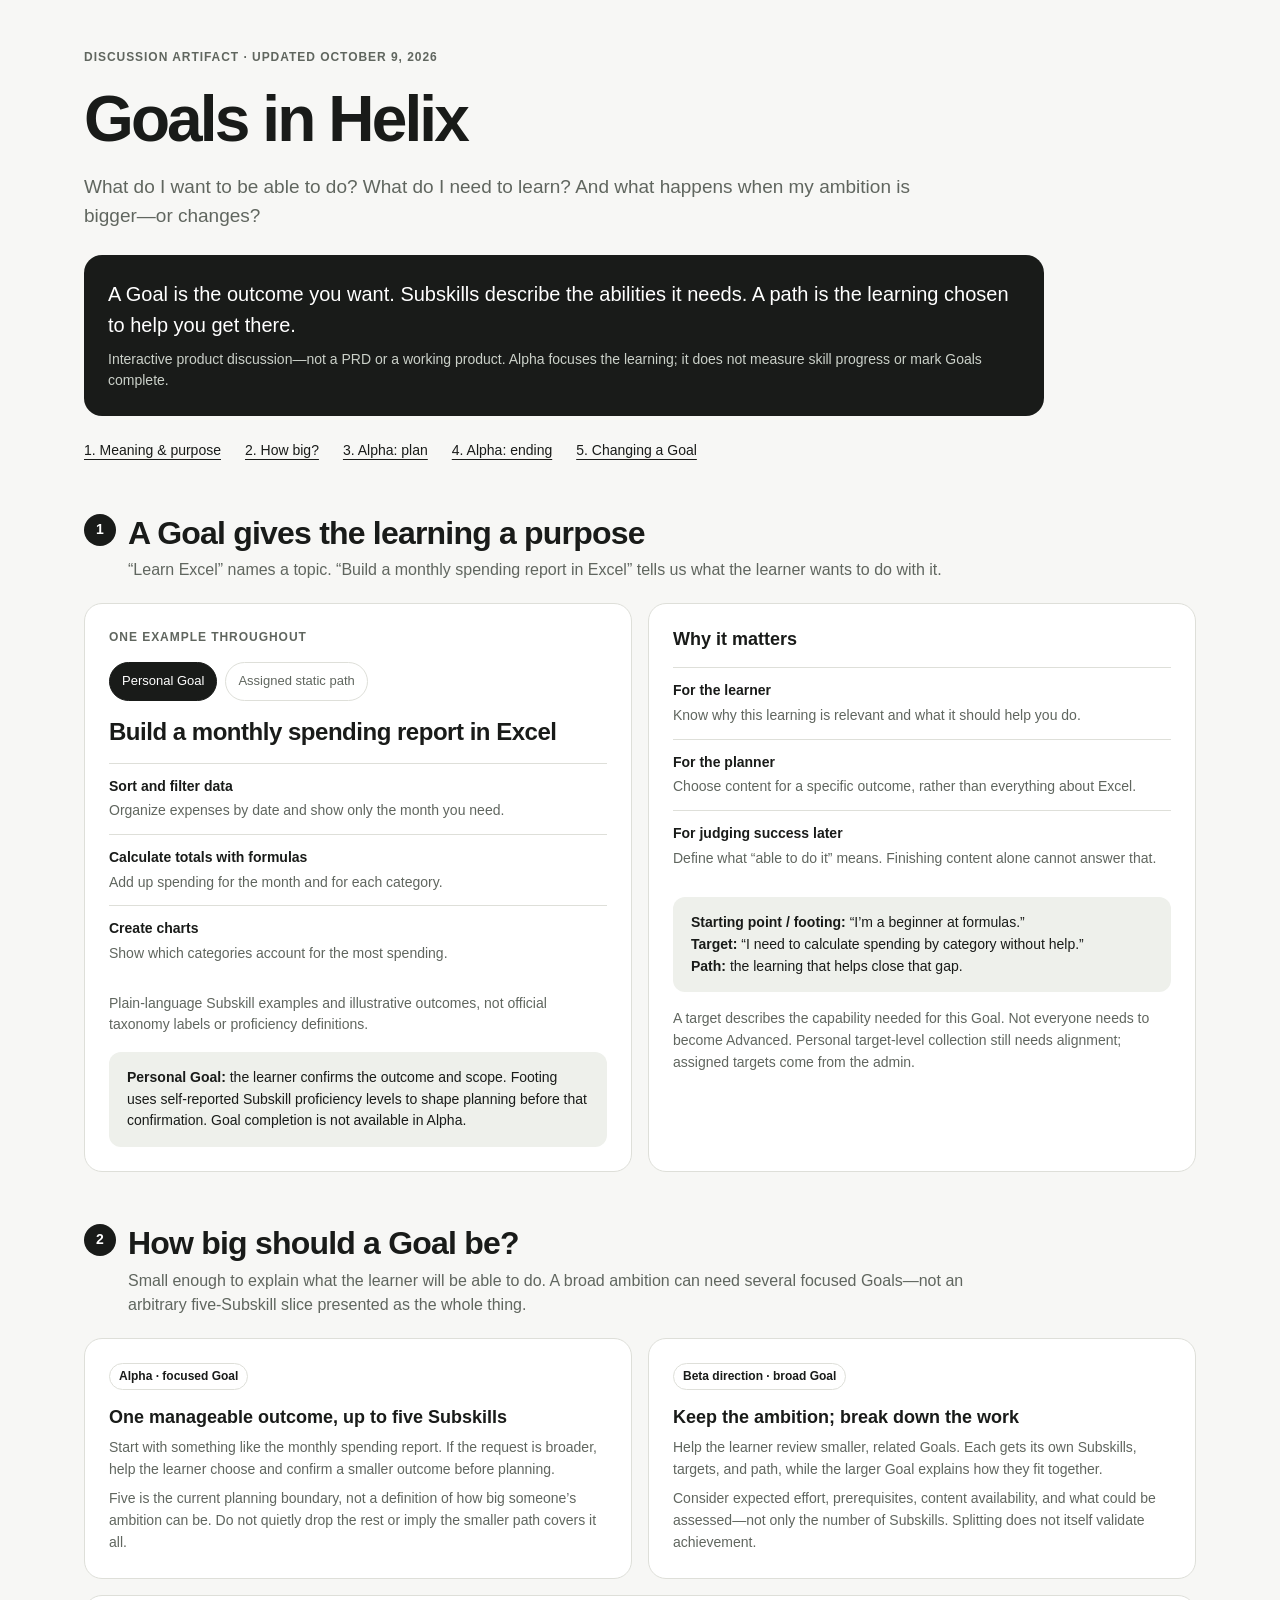
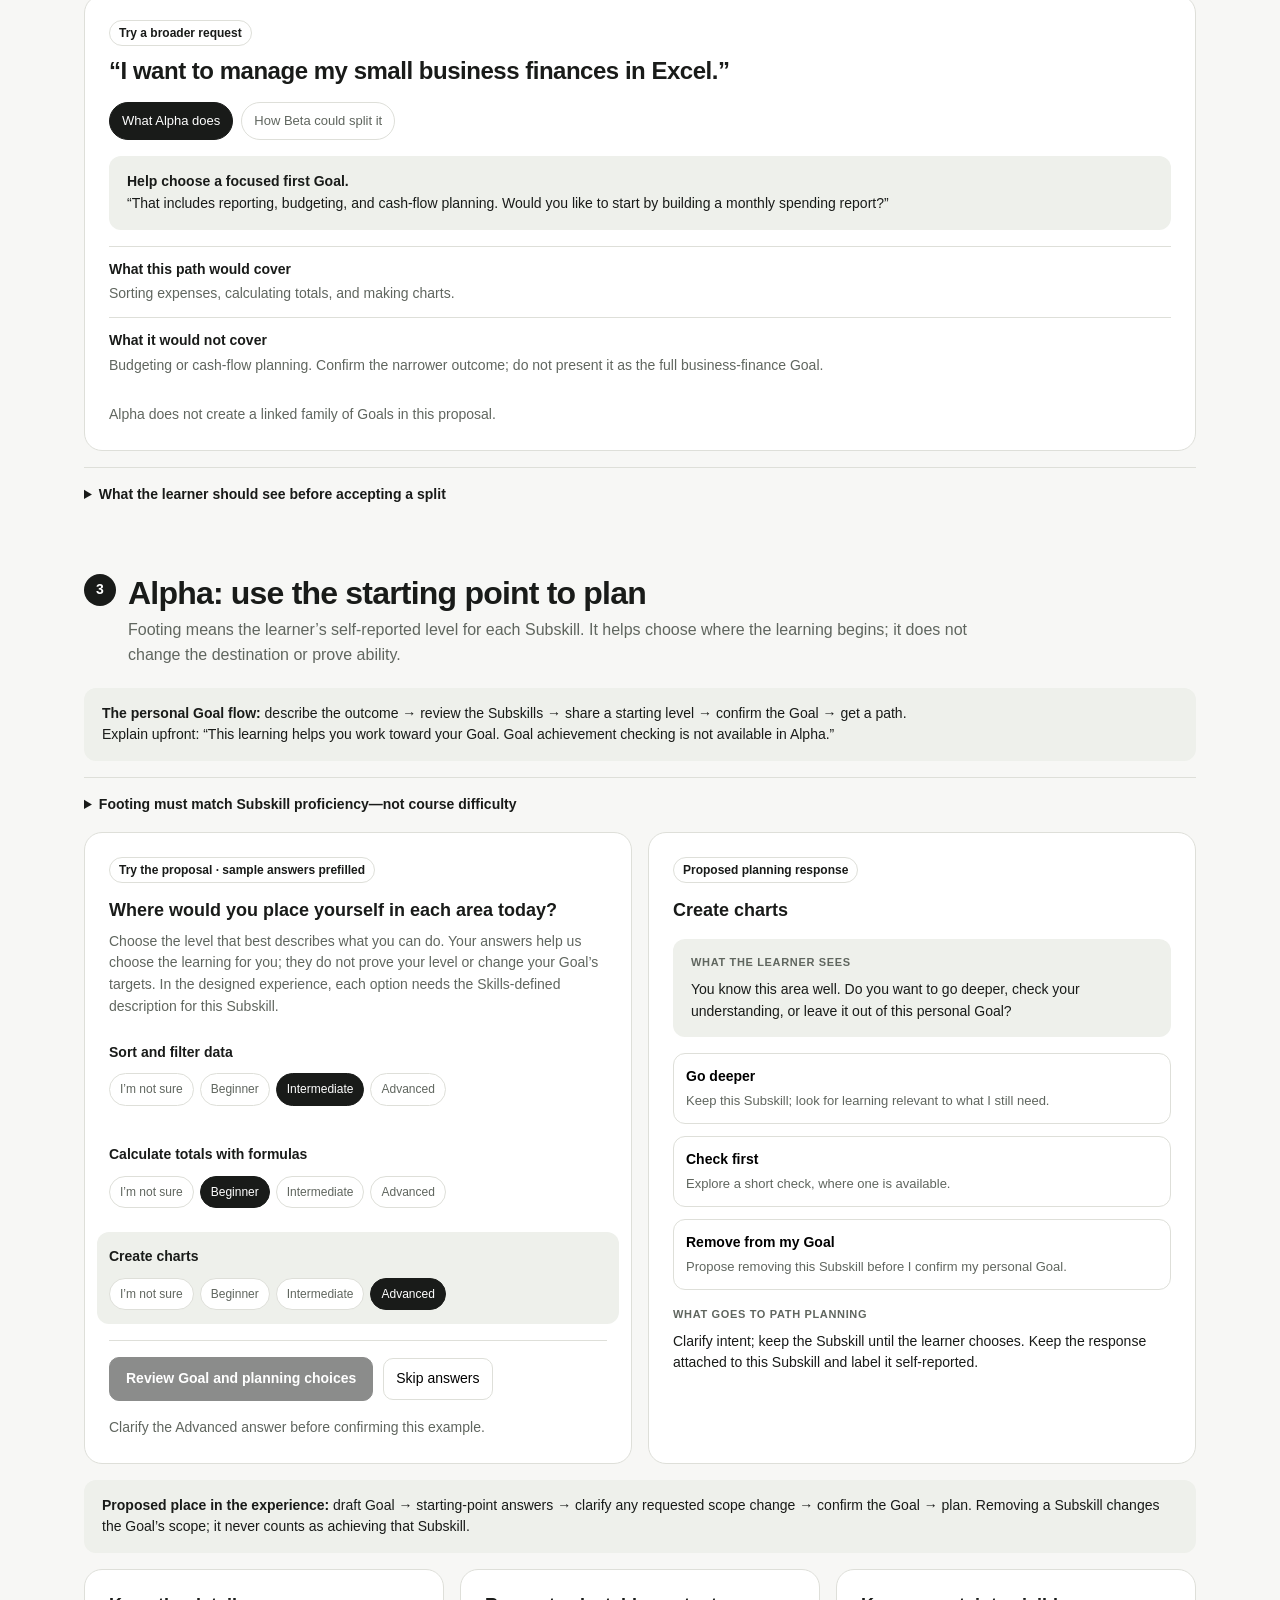
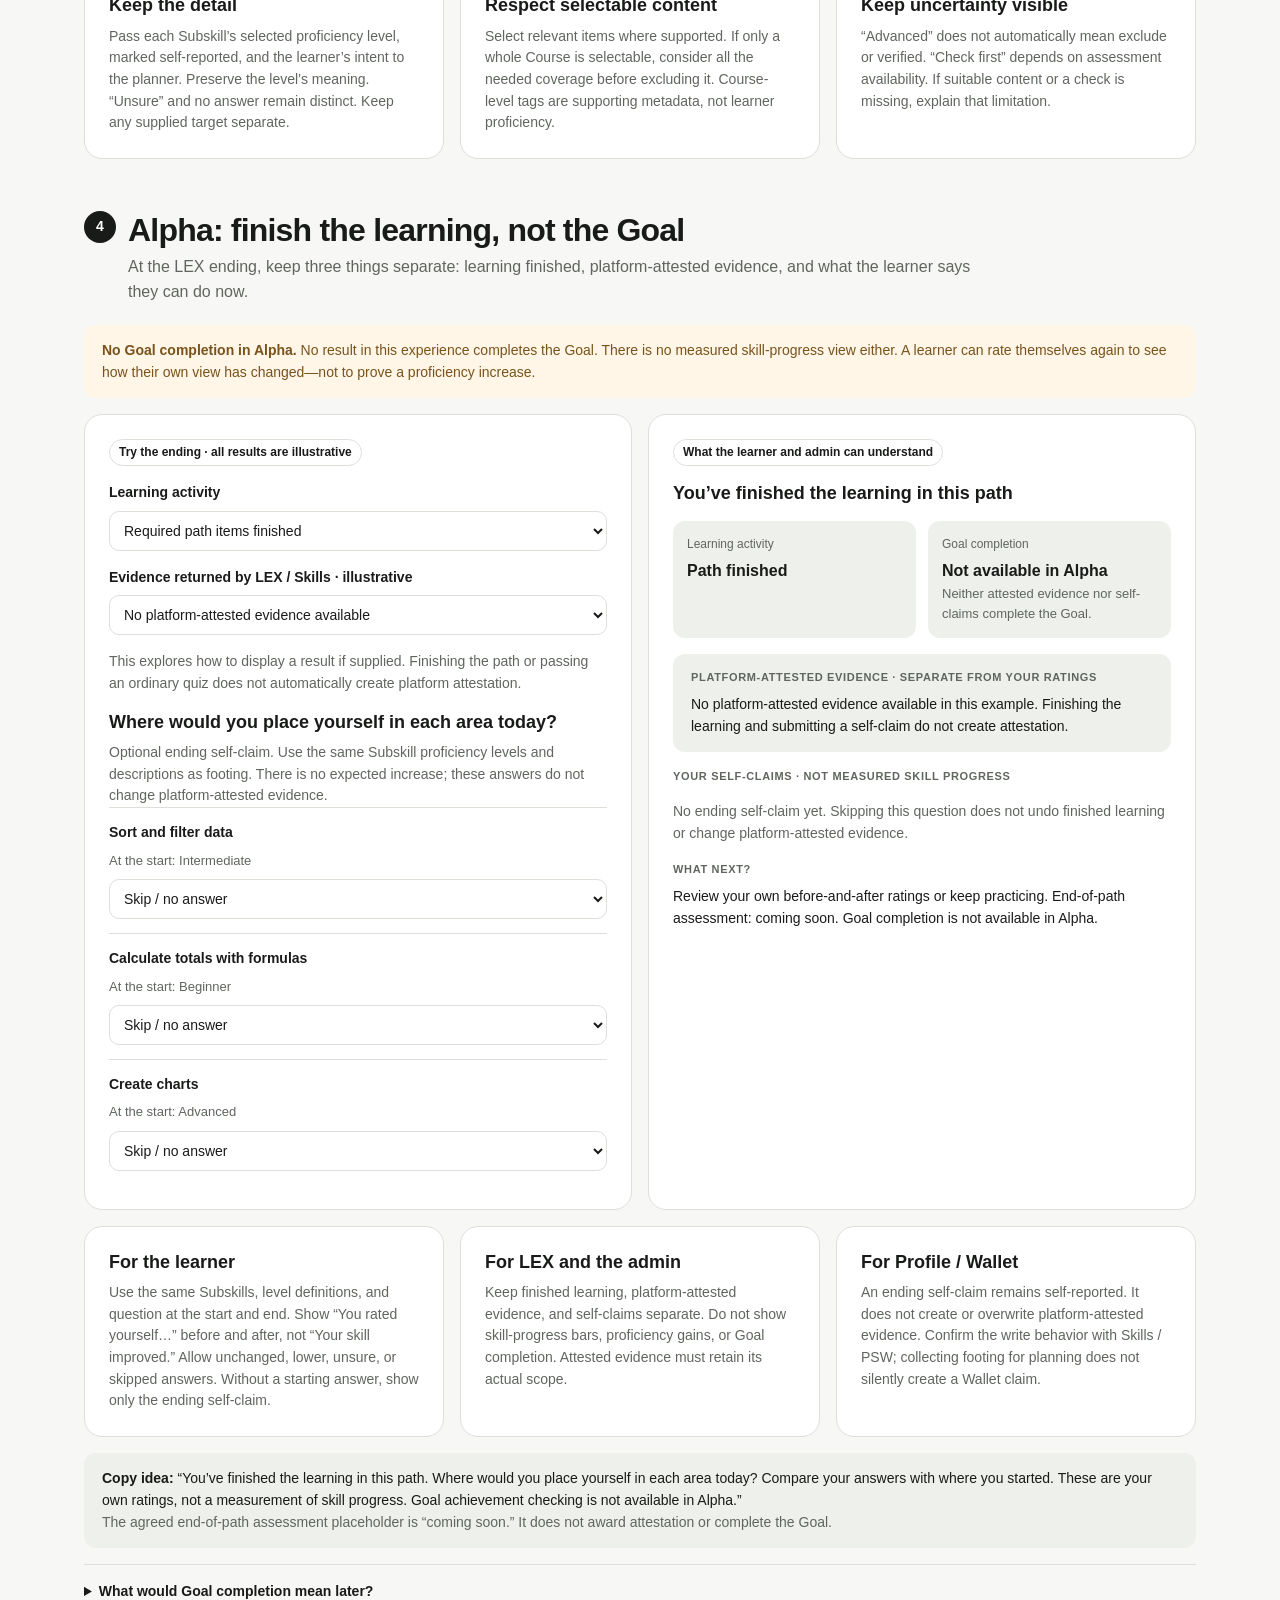
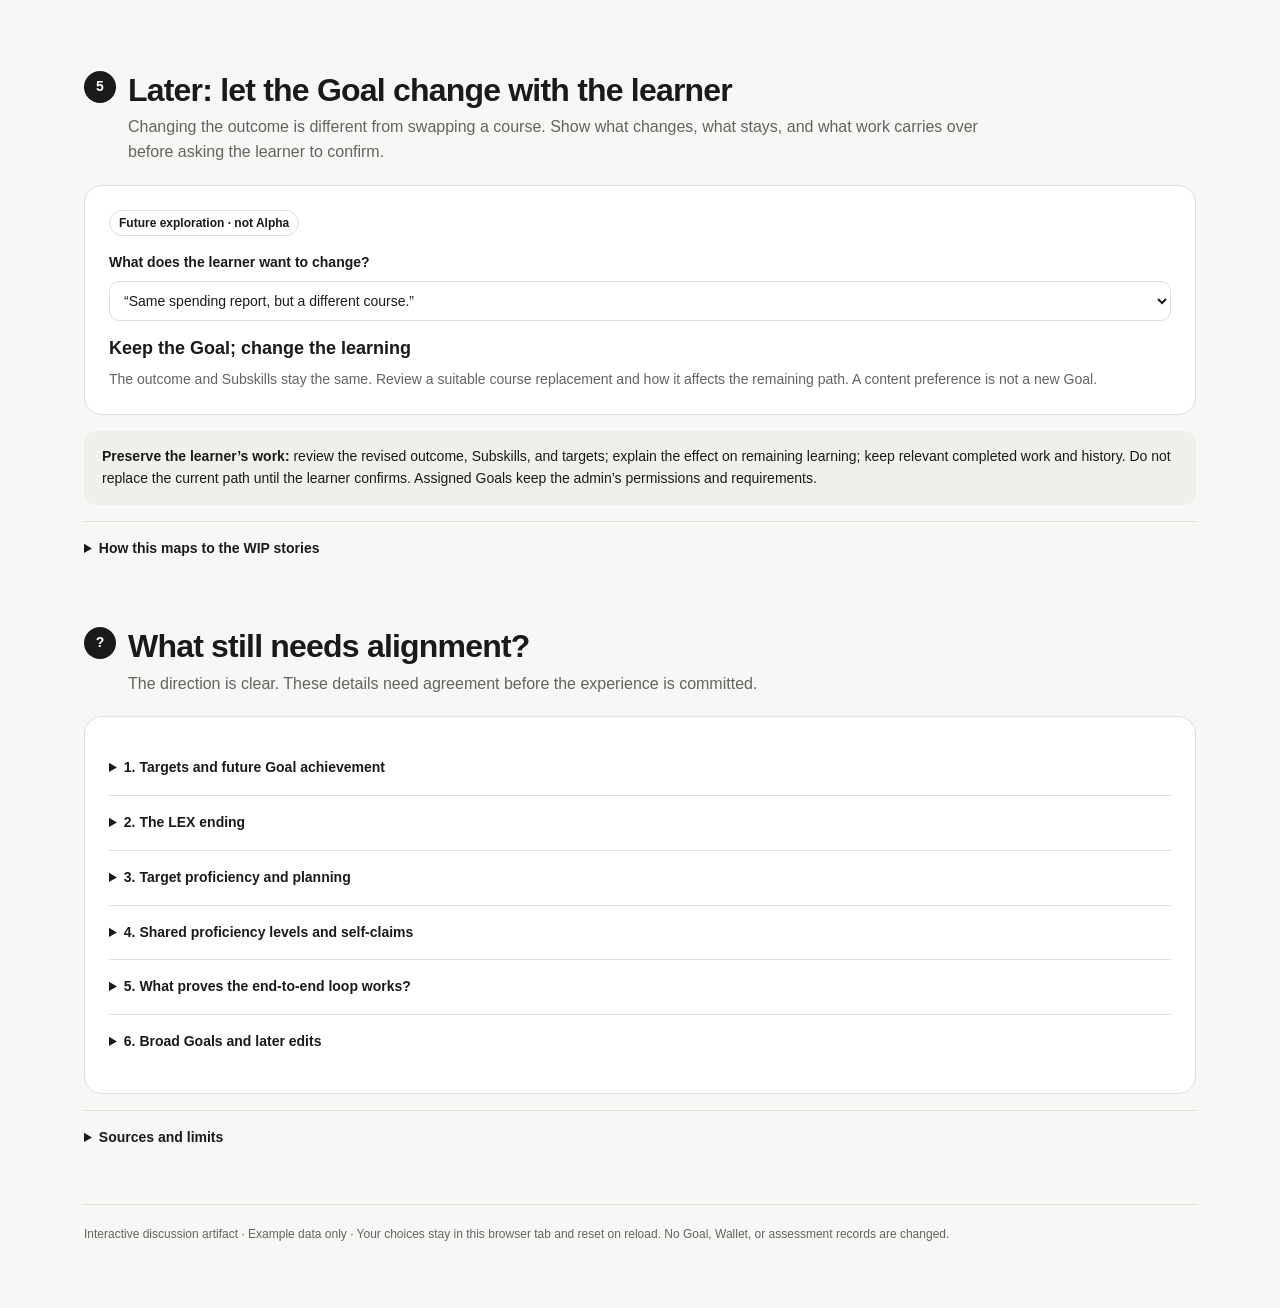
==== index.html @ 23a617a8 "Reframe artifact around Goals, Alpha boundaries, and broader goals" ====
<!doctype html>
<html lang="en">
<head>
  <meta charset="utf-8">
  <meta name="viewport" content="width=device-width, initial-scale=1">
  <meta name="description" content="What a Goal means in Helix, how big it should be, what Alpha supports, and how broader and changing Goals could work next.">
  <title>Goals in Helix — from intent to learning</title>
  <style>
    :root { color-scheme: light; --bg:#f7f7f5; --paper:#fff; --ink:#191b19; --muted:#60665f; --line:#dedfd9; --soft:#eef0eb; --green:#22543b; --green-bg:#eaf3ec; --amber:#79531b; --amber-bg:#fff6e7; }
    * { box-sizing:border-box; }
    html { scroll-behavior:smooth; scroll-padding-top:24px; }
    body { margin:0; background:var(--bg); color:var(--ink); font:16px/1.55 -apple-system,BlinkMacSystemFont,"Segoe UI",sans-serif; }
    button,select { font:inherit; }
    button { cursor:pointer; }
    button:disabled { cursor:not-allowed; opacity:.5; }
    :focus-visible { outline:3px solid #527ecc; outline-offset:3px; }
    a { color:inherit; text-underline-offset:4px; }
    h1,h2,h3,p { margin:0; }
    h1 { font-size:clamp(38px,5vw,66px); line-height:1.08; letter-spacing:-.045em; max-width:900px; margin:18px 0; }
    h2 { font-size:clamp(24px,3vw,32px); line-height:1.2; letter-spacing:-.025em; }
    h3 { font-size:18px; line-height:1.3; }
    .page { max-width:1160px; margin:auto; padding:48px 24px 64px; }
    .muted { color:var(--muted); }
    .small { font-size:14px; }
    .eyebrow { font-size:12px; text-transform:uppercase; letter-spacing:.08em; font-weight:700; color:var(--muted); }
    .badge { display:inline-block; font-size:12px; font-weight:650; padding:3px 9px; border:1px solid var(--line); border-radius:99px; background:var(--paper); }
    .lede { font-size:19px; color:var(--muted); max-width:850px; }
    .principle { margin-top:24px; padding:24px; border-radius:18px; background:var(--ink); color:white; font-size:20px; max-width:960px; }
    .principle small { display:block; font-size:14px; color:#cbd1c9; margin-top:8px; }
    nav { display:flex; flex-wrap:wrap; gap:10px 24px; margin-top:24px; font-size:14px; }
    section { margin-top:52px; }
    .heading { display:flex; gap:12px; margin-bottom:20px; align-items:flex-start; }
    .number { border-radius:50%; background:var(--ink); color:white; width:32px; height:32px; display:grid; place-items:center; flex-shrink:0; font-size:14px; font-weight:700; }
    .heading p { color:var(--muted); margin-top:6px; max-width:870px; }
    .grid { display:grid; gap:16px; }
    .two { grid-template-columns:repeat(2,minmax(0,1fr)); }
    .three { grid-template-columns:repeat(3,minmax(0,1fr)); }
    .card { border:1px solid var(--line); border-radius:18px; background:var(--paper); padding:24px; }
    .card p + p,.card h3 + p { margin-top:8px; }
    .spaced { margin-top:16px; }
    .stack { display:grid; gap:12px; }
    .note { border-radius:12px; padding:15px 18px; background:var(--soft); font-size:14px; }
    .warning { background:var(--amber-bg); color:var(--amber); }
    .positive { background:var(--green-bg); color:var(--green); }
    .mode { display:flex; flex-wrap:wrap; gap:8px; margin:16px 0; }
    .choice { border:1px solid var(--line); background:var(--paper); border-radius:99px; padding:8px 12px; font-size:13px; color:var(--muted); }
    .choice:hover { border-color:var(--ink); }
    .choice[aria-pressed="true"] { background:var(--ink); border-color:var(--ink); color:white; }
    .primary { padding:10px 16px; border:1px solid var(--ink); border-radius:10px; background:var(--ink); color:white; font-size:14px; font-weight:650; }
    .secondary { padding:9px 12px; border:1px solid var(--line); border-radius:10px; background:var(--paper); font-size:14px; }
    .goal-title { font-size:24px; line-height:1.25; letter-spacing:-.02em; margin:10px 0 16px; }
    .goal-line { padding:12px 0; border-top:1px solid var(--line); }
    .goal-line strong { display:block; font-size:14px; }
    .goal-line span { display:block; font-size:14px; color:var(--muted); margin-top:3px; }
    .steps { counter-reset:step; padding:0; margin:0; list-style:none; }
    .steps li { display:flex; gap:12px; margin-bottom:18px; font-size:15px; }
    .steps li::before { counter-increment:step; content:counter(step); border:1px solid var(--line); border-radius:50%; width:26px; height:26px; flex-shrink:0; display:grid; place-items:center; font-size:12px; }
    .steps strong { display:block; }
    .steps p { color:var(--muted); font-size:14px; }
    .table { border:1px solid var(--line); border-radius:16px; overflow:hidden; background:var(--paper); }
    .row { display:grid; grid-template-columns:190px 1fr 1fr; gap:20px; padding:16px 20px; border-top:1px solid var(--line); font-size:14px; }
    .row:first-child { border-top:0; }
    .row.head { background:var(--soft); font-size:12px; font-weight:700; }
    .row > * { min-width:0; }
    .skill { padding:14px 12px; margin:10px -12px; border-radius:12px; }
    .skill.active { background:var(--soft); }
    .skill-label { font-size:14px; font-weight:650; margin-bottom:10px; }
    .choices { display:flex; flex-wrap:wrap; gap:6px; }
    .choices .choice { padding:6px 10px; font-size:12px; }
    .bar { display:flex; align-items:center; flex-wrap:wrap; gap:10px; padding-top:16px; border-top:1px solid var(--line); margin-top:16px; }
    .intent { width:100%; padding:12px; border:1px solid var(--line); border-radius:12px; background:var(--paper); text-align:left; }
    .intent strong { display:block; font-size:14px; }
    .intent span { display:block; font-size:13px; color:var(--muted); margin-top:3px; }
    .intent[aria-pressed="true"] { border-color:var(--green); background:var(--green-bg); }
    .label { display:block; font-size:11px; text-transform:uppercase; letter-spacing:.06em; color:var(--muted); font-weight:700; margin-bottom:8px; }
    .handoff-row { padding:10px 0; border-bottom:1px solid var(--line); font-size:14px; }
    .handoff-row:last-child { border-bottom:0; }
    .handoff-row strong { display:block; }
    .handoff-row span { color:var(--muted); }
    select { max-width:100%; width:100%; border:1px solid var(--line); border-radius:10px; background:var(--paper); padding:10px; font-size:14px; color:var(--ink); }
    label { display:block; font-size:14px; font-weight:650; margin-bottom:7px; }
    .reflect { padding:14px 0; border-top:1px solid var(--line); }
    .reflect:first-child { margin-top:12px; }
    .reflect .before { font-size:13px; color:var(--muted); margin-bottom:8px; }
    .status-grid { display:grid; grid-template-columns:1fr 1fr; gap:12px; margin:16px 0; }
    .status { padding:14px; background:var(--soft); border-radius:12px; }
    .status strong { display:block; font-size:16px; }
    .status span { display:block; font-size:12px; color:var(--muted); margin-bottom:5px; }
    .status p { font-size:13px; color:var(--muted); }
    .result-list { display:grid; gap:12px; margin:16px 0; }
    .result { border-left:3px solid var(--line); padding-left:12px; font-size:14px; }
    .result strong { display:block; }
    .result p { color:var(--muted); font-size:13px; margin-top:3px; }
    details { border-top:1px solid var(--line); padding:16px 0; font-size:14px; }
    details:first-child { border-top:0; }
    summary { cursor:pointer; font-weight:650; }
    details p { margin:8px 0 0; color:var(--muted); max-width:950px; }
    footer { margin-top:40px; padding-top:20px; border-top:1px solid var(--line); font-size:12px; color:var(--muted); }
    [hidden] { display:none !important; }
    @media(max-width:850px) {
      .page { padding:28px 18px 48px; }
      .two,.three { grid-template-columns:1fr; }
      .row { grid-template-columns:1fr; gap:6px; }
      .row.head { display:none; }
      .card { padding:20px; }
      .status-grid { grid-template-columns:1fr; }
      section { margin-top:40px; }
    }
    @media(prefers-reduced-motion:reduce) { html { scroll-behavior:auto; } }
  </style>
</head>
<body>
  <main class="page">
    <header>
      <div class="eyebrow">Discussion artifact · Updated October 9, 2026</div>
      <h1>Goals in Helix</h1>
      <p class="lede">What do I want to be able to do? What do I need to learn? And what happens when my ambition is bigger—or changes?</p>
      <div class="principle">A Goal is the outcome you want. Subskills describe the abilities it needs. A path is the learning chosen to help you get there.<small>Interactive product discussion—not a PRD or a working product. Alpha focuses the learning; it does not measure skill progress or mark Goals complete.</small></div>
      <nav aria-label="Artifact sections"><a href="#goal-title">1. Meaning &amp; purpose</a><a href="#size-title">2. How big?</a><a href="#footing-title">3. Alpha: plan</a><a href="#alpha-title">4. Alpha: ending</a><a href="#change-title">5. Changing a Goal</a></nav>
    </header>

    <section aria-labelledby="goal-title">
      <div class="heading"><span class="number">1</span><div><h2 id="goal-title">A Goal gives the learning a purpose</h2><p>“Learn Excel” names a topic. “Build a monthly spending report in Excel” tells us what the learner wants to do with it.</p></div></div>
      <div class="grid two">
        <div class="card">
          <div class="eyebrow">One example throughout</div>
          <div class="mode" role="group" aria-label="Goal type"><button class="choice" data-mode="personal" aria-pressed="true">Personal Goal</button><button class="choice" data-mode="assigned" aria-pressed="false">Assigned static path</button></div>
          <h3 class="goal-title">Build a monthly spending report in Excel</h3>
          <div class="goal-line"><strong>Sort and filter data</strong><span>Organize expenses by date and show only the month you need.</span></div>
          <div class="goal-line"><strong>Calculate totals with formulas</strong><span>Add up spending for the month and for each category.</span></div>
          <div class="goal-line"><strong>Create charts</strong><span>Show which categories account for the most spending.</span></div>
          <p class="small muted spaced">Plain-language Subskill examples and illustrative outcomes, not official taxonomy labels or proficiency definitions.</p>
          <div id="goal-context" class="note spaced" aria-live="polite"></div>
        </div>
        <div class="card">
          <h3>Why it matters</h3>
          <div class="goal-line spaced"><strong>For the learner</strong><span>Know why this learning is relevant and what it should help you do.</span></div>
          <div class="goal-line"><strong>For the planner</strong><span>Choose content for a specific outcome, rather than everything about Excel.</span></div>
          <div class="goal-line"><strong>For judging success later</strong><span>Define what “able to do it” means. Finishing content alone cannot answer that.</span></div>
          <div class="note spaced"><strong>Starting point / footing:</strong> “I’m a beginner at formulas.”<br><strong>Target:</strong> “I need to calculate spending by category without help.”<br><strong>Path:</strong> the learning that helps close that gap.</div>
          <p class="small muted spaced">A target describes the capability needed for this Goal. Not everyone needs to become Advanced. Personal target-level collection still needs alignment; assigned targets come from the admin.</p>
        </div>
      </div>
    </section>

    <section aria-labelledby="size-title">
      <div class="heading"><span class="number">2</span><div><h2 id="size-title">How big should a Goal be?</h2><p>Small enough to explain what the learner will be able to do. A broad ambition can need several focused Goals—not an arbitrary five-Subskill slice presented as the whole thing.</p></div></div>
      <div class="grid two">
        <div class="card"><span class="badge">Alpha · focused Goal</span><h3 class="spaced">One manageable outcome, up to five Subskills</h3><p class="small muted">Start with something like the monthly spending report. If the request is broader, help the learner choose and confirm a smaller outcome before planning.</p><p class="small muted">Five is the current planning boundary, not a definition of how big someone’s ambition can be. Do not quietly drop the rest or imply the smaller path covers it all.</p></div>
        <div class="card"><span class="badge">Beta direction · broad Goal</span><h3 class="spaced">Keep the ambition; break down the work</h3><p class="small muted">Help the learner review smaller, related Goals. Each gets its own Subskills, targets, and path, while the larger Goal explains how they fit together.</p><p class="small muted">Consider expected effort, prerequisites, content availability, and what could be assessed—not only the number of Subskills. Splitting does not itself validate achievement.</p></div>
      </div>
      <div class="card spaced">
        <span class="badge">Try a broader request</span><h3 class="goal-title">“I want to manage my small business finances in Excel.”</h3>
        <div class="mode" role="group" aria-label="Broad Goal example"><button class="choice" data-horizon="alpha" aria-pressed="true">What Alpha does</button><button class="choice" data-horizon="beta" aria-pressed="false">How Beta could split it</button></div>
        <div id="broad-result" aria-live="polite"></div>
      </div>
      <details class="spaced"><summary>What the learner should see before accepting a split</summary><p>The smaller outcomes, how each contributes to the larger Goal, their Subskills, suggested order, estimated effort where available, and assessment coverage or gaps. The learner can adjust the proposed split before accepting it. Do not invent estimates or imply the broad Goal is fully covered when it is not.</p><p>WIP stories: PRE-US-40, PRE-US-42, BET-US-38, BET-US-39. Decomposition is shown as Beta here per the current product direction; these rows are still marked Alpha in the sheet.</p></details>
    </section>

    <section aria-labelledby="footing-title">
      <div class="heading"><span class="number">3</span><div><h2 id="footing-title">Alpha: use the starting point to plan</h2><p>Footing means the learner’s self-reported level for each Subskill. It helps choose where the learning begins; it does not change the destination or prove ability.</p></div></div>
      <div class="note spaced"><strong>The personal Goal flow:</strong> describe the outcome → review the Subskills → share a starting level → confirm the Goal → get a path.<br>Explain upfront: “This learning helps you work toward your Goal. Goal achievement checking is not available in Alpha.”</div>
      <details class="spaced"><summary>Footing must match Subskill proficiency—not course difficulty</summary><p>Use the same Skills-defined levels and descriptions at the start and end. Beginner / Intermediate / Advanced are placeholders in this demo until Skills provides the actual scale. “I’m not sure” and skipping are not levels. Course difficulty tags do not establish the learner’s proficiency.</p></details>
      <div id="assigned-boundary" class="card" hidden><span class="badge">Assigned static path · Alpha</span><h3 class="spaced">The admin already set the Goal and path</h3><p class="muted">Keep the assigned Subskills, targets, and required content. We are not adding learner target-setting or pre-start path personalization here. A learner’s confidence does not waive the assignment or its requirements.</p><p class="small">Switch to Personal Goal above to explore the proposed footing flow. End-of-path reflection is still shown below as an idea for discussion.</p></div>
      <div id="personal-footing">
        <div class="grid two">
          <div class="card">
            <span class="badge">Try the proposal · sample answers prefilled</span>
            <h3 class="spaced">Where would you place yourself in each area today?</h3>
            <p class="small muted">Choose the level that best describes what you can do. Your answers help us choose the learning for you; they do not prove your level or change your Goal’s targets. In the designed experience, each option needs the Skills-defined description for this Subskill.</p>
            <div id="skill-list"></div>
            <div class="bar"><button id="review" class="primary">Review Goal and planning choices</button><button id="skip" class="secondary">Skip answers</button></div>
            <p id="helper" class="small muted spaced" role="status"></p>
          </div>
          <div class="stack">
            <div class="card" id="impact" aria-live="polite"></div>
            <div class="card" id="handoff" hidden aria-live="polite"></div>
          </div>
        </div>
        <div class="note spaced"><strong>Proposed place in the experience:</strong> draft Goal → starting-point answers → clarify any requested scope change → confirm the Goal → plan. Removing a Subskill changes the Goal’s scope; it never counts as achieving that Subskill.</div>
      </div>
      <div class="grid three spaced">
        <div class="card"><h3>Keep the detail</h3><p class="small muted">Pass each Subskill’s selected proficiency level, marked self-reported, and the learner’s intent to the planner. Preserve the level’s meaning. “Unsure” and no answer remain distinct. Keep any supplied target separate.</p></div>
        <div class="card"><h3>Respect selectable content</h3><p class="small muted">Select relevant items where supported. If only a whole Course is selectable, consider all the needed coverage before excluding it. Course-level tags are supporting metadata, not learner proficiency.</p></div>
        <div class="card"><h3>Keep uncertainty visible</h3><p class="small muted">“Advanced” does not automatically mean exclude or verified. “Check first” depends on assessment availability. If suitable content or a check is missing, explain that limitation.</p></div>
      </div>
    </section>

    <section aria-labelledby="alpha-title">
      <div class="heading"><span class="number">4</span><div><h2 id="alpha-title">Alpha: finish the learning, not the Goal</h2><p>At the LEX ending, keep three things separate: learning finished, platform-attested evidence, and what the learner says they can do now.</p></div></div>
      <div class="note warning"><strong>No Goal completion in Alpha.</strong> No result in this experience completes the Goal. There is no measured skill-progress view either. A learner can rate themselves again to see how their own view has changed—not to prove a proficiency increase.</div>
      <div class="grid two spaced">
        <div class="card">
          <span class="badge">Try the ending · all results are illustrative</span>
          <div class="spaced"><label for="path-state">Learning activity</label><select id="path-state"><option value="finished">Required path items finished</option><option value="ongoing">Learning still in progress</option></select></div>
          <div class="spaced"><label for="evidence-state">Evidence returned by LEX / Skills · illustrative</label><select id="evidence-state"><option value="unavailable">No platform-attested evidence available</option><option value="passed">Platform-attested evidence for a limited task</option><option value="not-passed">Check criteria not met; no attestation</option></select></div>
          <p class="small muted spaced">This explores how to display a result if supplied. Finishing the path or passing an ordinary quiz does not automatically create platform attestation.</p>
          <div id="reflection-form" class="spaced"></div>
        </div>
        <div class="card" id="alpha-result" aria-live="polite"></div>
      </div>
      <div class="grid three spaced">
        <div class="card"><h3>For the learner</h3><p class="small muted">Use the same Subskills, level definitions, and question at the start and end. Show “You rated yourself…” before and after, not “Your skill improved.” Allow unchanged, lower, unsure, or skipped answers. Without a starting answer, show only the ending self-claim.</p></div>
        <div class="card"><h3>For LEX and the admin</h3><p class="small muted">Keep finished learning, platform-attested evidence, and self-claims separate. Do not show skill-progress bars, proficiency gains, or Goal completion. Attested evidence must retain its actual scope.</p></div>
        <div class="card"><h3>For Profile / Wallet</h3><p class="small muted">An ending self-claim remains self-reported. It does not create or overwrite platform-attested evidence. Confirm the write behavior with Skills / PSW; collecting footing for planning does not silently create a Wallet claim.</p></div>
      </div>
      <div class="note spaced"><strong>Copy idea:</strong> “You’ve finished the learning in this path. Where would you place yourself in each area today? Compare your answers with where you started. These are your own ratings, not a measurement of skill progress. Goal achievement checking is not available in Alpha.”<br><span class="muted">The agreed end-of-path assessment placeholder is “coming soon.” It does not award attestation or complete the Goal.</span></div>
      <details class="spaced"><summary>What would Goal completion mean later?</summary><p>Evidence that the learner meets the agreed target for every required Subskill—not simply finishing learning. Define what the evidence must cover before calling a Goal achieved. Platform-attested is an evidence category, not a proficiency level; a partial result cannot prove a whole Goal.</p><p>This is the future product definition, not a promise that Goal validation ships with Beta decomposition. Grouping smaller Goals and proving they were achieved are different pieces of work.</p></details>
    </section>

    <section aria-labelledby="change-title">
      <div class="heading"><span class="number">5</span><div><h2 id="change-title">Later: let the Goal change with the learner</h2><p>Changing the outcome is different from swapping a course. Show what changes, what stays, and what work carries over before asking the learner to confirm.</p></div></div>
      <div class="card">
        <span class="badge">Future exploration · not Alpha</span>
        <div class="spaced"><label for="goal-change">What does the learner want to change?</label><select id="goal-change"><option value="content">“Same spending report, but a different course.”</option><option value="scope">“I also want to forecast next month’s spending.”</option><option value="direction">“Actually, I want to focus on managing cash flow.”</option></select></div>
        <div id="change-result" class="spaced" aria-live="polite"></div>
      </div>
      <div class="note spaced"><strong>Preserve the learner’s work:</strong> review the revised outcome, Subskills, and targets; explain the effect on remaining learning; keep relevant completed work and history. Do not replace the current path until the learner confirms. Assigned Goals keep the admin’s permissions and requirements.</div>
      <details class="spaced"><summary>How this maps to the WIP stories</summary><p>BET-US-53 covers reviewing a replacement path when an edited Goal no longer fits the current one. GA-US-04 covers changing a Goal’s title or Subskills while continuing a suitable existing path. GA-US-06 covers pausing, resuming, replacing, or reprioritizing Goals without losing history or affecting other Goals. BET-FND-02 preserves path versions and completed work. These are follow-up PRDs, not added Alpha requirements.</p></details>
    </section>

    <section aria-labelledby="decisions-title">
      <div class="heading"><span class="number">?</span><div><h2 id="decisions-title">What still needs alignment?</h2><p>The direction is clear. These details need agreement before the experience is committed.</p></div></div>
      <div class="card">
        <details><summary>1. Targets and future Goal achievement</summary><p>Agree the target capability for each required Subskill and the evidence needed to establish it. Keep that definition consistent while Alpha exposes the validation gap. Product, Skills, Assessments, and Enterprise need the same meaning.</p></details>
        <details><summary>2. The LEX ending</summary><p>Show platform-attested evidence only when LEX / Skills supplies it, with its scope. Let the learner self-claim again using the same Subskill levels as footing. Never translate either into measured skill progress or Goal completion in Alpha. Confirm what evidence is actually available; the end-of-path assessment itself is a coming-soon placeholder.</p></details>
        <details><summary>3. Target proficiency and planning</summary><p>Keep admin-provided targets. Do not add learner target-setting to assigned static paths. Agree whether personal Goal creation needs a clearer expected capability now, and what target proficiency collection belongs in follow-up work. Footing adjusts the route; it does not silently change the destination.</p></details>
        <details><summary>4. Shared proficiency levels and self-claims</summary><p>Skills must supply the canonical Subskill levels and their descriptions for both footing and the ending self-claim. Confirm with PSW how these answers are stored and when a Wallet self-claim is written. Self-reports stay separate from platform-attested evidence; a higher ending answer is not measured skill progress.</p></details>
        <details><summary>5. What proves the end-to-end loop works?</summary><p>Distinguish an Alpha experience that communicates the gap from a tested system that validates Goal targets. Reflection may be useful feedback, but it does not establish that assessment, proficiency calculation, and Goal achievement are connected.</p></details>
        <details><summary>6. Broad Goals and later edits</summary><p>Confirm Beta decomposition scope and reconcile the WIP milestone labels. Define how a larger Goal preserves its meaning across smaller Goals, how coverage gaps are shown, and what users can change. Goal editing and validation belong in follow-up PRDs with their own scope.</p></details>
      </div>
      <details class="spaced"><summary>Sources and limits</summary><p>Based on the October 9 discussion, the follow-up product direction, and the <a href="https://docs.google.com/spreadsheets/d/1SUMPsEsG_vWCunib4RkOWGbvNgDkZuqoScKDf2u0x84/edit?gid=1609163590#gid=1609163590" target="_blank" rel="noopener">WIP User Stories V2</a>, read October 9. PRE-US-01 / 37 describe concrete Goals and Subskills; PRE-US-04 / 31 / 39 cover reviewing the starting point and scope before planning. The decomposition and editing stories are listed in their sections above.</p><p>WIP milestones are not delivery confirmation. Broad Goal decomposition is shown as Beta per the latest product direction, despite Alpha labels on several source rows. The later meeting selected a coming-soon end-of-path assessment and ruled out deriving skill progress from static-path activity.</p><p>The supplied <em>Helix Skills Technical Homebase</em> export contains only the introduction and tab list, not Skills Measurement definitions. Exact levels, descriptions, attestation eligibility, and availability still need Skills / LEX confirmation. All interactive results are examples—not proof that capabilities have shipped.</p></details>
    </section>
    <footer>Interactive discussion artifact · Example data only · Your choices stay in this browser tab and reset on reload. No Goal, Wallet, or assessment records are changed.</footer>
  </main>
  <script>
    const broadGoals = [
      {title:'Understand monthly spending', outcome:'Build the monthly spending report from our example.', skills:'Sort and filter data · Calculate totals with formulas · Create charts', contribution:'Know where money is going before deciding what to change.'},
      {title:'Build a budget', outcome:'Plan spending and compare actual costs with the plan.', skills:'Set up a budget table · Calculate differences · Compare spending scenarios', contribution:'Turn the spending picture into a plan for the next month.'},
      {title:'Plan cash flow', outcome:'Estimate whether there will be enough cash to cover upcoming bills.', skills:'Schedule cash inflows and outflows · Calculate running balances · Identify cash shortfalls', contribution:'Understand when money is available, not only how much was spent.'}
    ];
    let horizon = 'alpha', broadIndex = 0;
    function renderBroadGoal() {
      document.querySelectorAll('[data-horizon]').forEach(b => b.setAttribute('aria-pressed', String(b.dataset.horizon === horizon)));
      const goal = broadGoals[broadIndex];
      document.getElementById('broad-result').innerHTML = horizon === 'alpha'
        ? '<div class="note"><strong>Help choose a focused first Goal.</strong><p>“That includes reporting, budgeting, and cash-flow planning. Would you like to start by building a monthly spending report?”</p></div><div class="goal-line spaced"><strong>What this path would cover</strong><span>Sorting expenses, calculating totals, and making charts.</span></div><div class="goal-line"><strong>What it would not cover</strong><span>Budgeting or cash-flow planning. Confirm the narrower outcome; do not present it as the full business-finance Goal.</span></div><p class="small muted spaced">Alpha does not create a linked family of Goals in this proposal.</p>'
        : `<div class="note"><strong>Broad Goal: manage my small business finances in Excel</strong><p>Propose three connected Goals, each with its own path. Review the split with the learner before creating them.</p></div><div class="mode" role="group" aria-label="Smaller Goals">${broadGoals.map((g,i) => `<button class="choice" data-child-goal="${i}" aria-pressed="${i === broadIndex}">${i + 1}. ${g.title}</button>`).join('')}</div><div class="card"><span class="badge">Smaller Goal ${broadIndex + 1} · illustrative</span><h3 class="spaced">${goal.outcome}</h3><div class="goal-line spaced"><strong>Its Subskills</strong><span>${goal.skills}</span></div><div class="goal-line"><strong>Why it belongs</strong><span>${goal.contribution}</span></div><p class="small muted">Its own path, with targets and effort to review. These are plain-language examples, not official taxonomy mappings or an exhaustive finance curriculum.</p></div><p class="small muted spaced">Keep the broad Goal visible across paths. Show learning activity without converting it into a percentage of skill achievement. Missing outcome coverage stays explicit.</p>`;
    }
    function renderGoalChange() {
      const choice = document.getElementById('goal-change').value;
      const examples = {
        content:'<h3>Keep the Goal; change the learning</h3><p class="small muted">The outcome and Subskills stay the same. Review a suitable course replacement and how it affects the remaining path. A content preference is not a new Goal.</p>',
        scope:'<h3>Review the bigger outcome before replanning</h3><p class="small muted">Forecasting adds work beyond the original report. Show the added Subskills and effort. If the Goal is now too broad, propose a separate, linked Goal. Keep the existing path if it still fits; otherwise preview a replacement and what completed work carries over.</p>',
        direction:'<h3>Make the new direction an explicit choice</h3><p class="small muted">Offer a cash-flow Goal and explain how it differs from the spending report. Let the learner choose what to pause or replace. Preserve the previous Goal’s history and useful completed work; do not silently rewrite it or change other Goals.</p>'
      };
      document.getElementById('change-result').innerHTML = examples[choice];
    }
    // Illustrative placeholders: replace with Skills-defined Subskill levels and descriptions.
    // Both entry points share this list; uncertainty is not a proficiency level.
    const proficiencyLevels = ['Beginner','Intermediate','Advanced'];
    const levels = ['I’m not sure', ...proficiencyLevels];
    const skills = ['Sort and filter data','Calculate totals with formulas','Create charts'];
    const state = { mode:'personal', answers:['Intermediate','Beginner','Advanced'], intents:{}, active:2, reviewed:false, ending:{}, path:'finished', evidence:'unavailable' };
    const intentData = {
      deeper:['Go deeper','Keep this Subskill; look for learning relevant to what I still need.'],
      check:['Check first','Explore a short check, where one is available.'],
      remove:['Remove from my Goal','Propose removing this Subskill before I confirm my personal Goal.']
    };
    const included = i => state.mode === 'assigned' || !(state.answers[i] === 'Advanced' && state.intents[i] === 'remove');
    const pending = () => state.mode === 'personal' && skills.some((_,i) => state.answers[i] === 'Advanced' && !state.intents[i]);
    const empty = () => skills.every((_,i) => !included(i));
    function action(i) {
      if (!included(i)) return 'Remove from the proposed Goal; no achievement claimed';
      if (state.mode === 'assigned') return 'Keep admin scope, targets, and required content';
      const answer = state.answers[i];
      if (answer === null) return 'No answer; do not infer a proficiency level';
      if (answer === 'I’m not sure') return 'Uncertain starting point; avoid assuming prior knowledge';
      if (answer === 'Beginner') return 'Include relevant foundations and prerequisites';
      if (answer === 'Intermediate') return 'Reduce repeated basics; prioritize application';
      if (state.intents[i] === 'deeper') return 'Look for relevant depth; keep the agreed target';
      if (state.intents[i] === 'check') return 'Check availability before promising an assessment';
      return 'Clarify intent; keep the Subskill until the learner chooses';
    }
    function learnerCopy(i) {
      const a = state.answers[i], intent = state.intents[i];
      if (a === null) return 'You can continue without an answer. We’ll keep the Goal’s scope and avoid assuming what you already know.';
      if (a === 'I’m not sure') return 'That’s okay. We’ll include useful foundations and help you find a starting point.';
      if (a === 'Beginner') return 'We’ll look for the foundations you need before applying this area to your Goal.';
      if (a === 'Intermediate') return 'We’ll prioritize application and avoid repeating introductions where the available content allows it.';
      if (intent === 'deeper') return 'We’ll keep this area and look for material that helps you move toward your Goal. If you want a different outcome, let’s clarify the Goal first.';
      if (intent === 'check') return 'A short check could help us choose a starting point. We’ll need to confirm a suitable check is available.';
      if (intent === 'remove') return 'This area will be removed when you confirm the revised personal Goal. Removing it does not mark it achieved.';
      return 'You know this area well. Do you want to go deeper, check your understanding, or leave it out of this personal Goal?';
    }
    function renderFooting() {
      document.getElementById('personal-footing').hidden = state.mode === 'assigned';
      document.getElementById('assigned-boundary').hidden = state.mode !== 'assigned';
      document.querySelectorAll('[data-mode]').forEach(b => b.setAttribute('aria-pressed', String(b.dataset.mode === state.mode)));
      document.getElementById('goal-context').innerHTML = state.mode === 'personal'
        ? '<strong>Personal Goal:</strong> the learner confirms the outcome and scope. Footing uses self-reported Subskill proficiency levels to shape planning before that confirmation. Goal completion is not available in Alpha.'
        : '<strong>Assigned static path:</strong> the admin supplies the Goal, its targets, and the approved path. Alpha does not ask the learner to set new targets or personalize this path before starting.';
      document.getElementById('skill-list').innerHTML = skills.map((skill,i) => `<div class="skill ${i === state.active ? 'active' : ''}" role="group" aria-label="Self-reported starting level: ${skill}"><p class="skill-label">${skill}</p><div class="choices">${levels.map(level => `<button class="choice" data-skill="${i}" data-level="${level}" aria-pressed="${state.answers[i] === level}">${level}</button>`).join('')}</div></div>`).join('');
      const i = state.active;
      document.getElementById('impact').innerHTML = `<span class="badge">Proposed planning response</span><h3 class="spaced">${skills[i]}</h3><div class="note spaced"><span class="label">What the learner sees</span>${learnerCopy(i)}</div>${state.answers[i] === 'Advanced' ? `<div class="stack spaced">${Object.entries(intentData).map(([key,[title,body]]) => `<button class="intent" data-intent="${key}" aria-pressed="${state.intents[i] === key}"><strong>${title}</strong><span>${body}</span></button>`).join('')}</div>` : ''}<div class="spaced"><span class="label">What goes to Path Planning</span><p class="small">${action(i)}. Keep the response attached to this Subskill and label it self-reported.</p></div>`;
      document.getElementById('review').disabled = pending() || empty();
      document.getElementById('helper').textContent = empty() ? 'All Subskills are removed. Revisit the Goal or keep an area to work on; this is not a completed Goal.' : pending() ? 'Clarify the Advanced answer before confirming this example.' : 'Review the scope and planning choices before confirming the Goal.';
      const handoff = document.getElementById('handoff');
      handoff.hidden = !state.reviewed;
      handoff.innerHTML = '<h3>Goal and planning summary</h3>' + skills.map((skill,i) => `<div class="handoff-row"><strong>${skill}</strong><span>Starting level: ${state.answers[i] ?? 'No answer'} · self-reported<br>${action(i)}</span></div>`).join('') + '<p class="small spaced">Send the confirmed scope, each remaining Subskill’s selected level and intent, available evidence with its source, and any supplied target. Use the same Subskill level definitions at the LEX ending. Do not infer a target, skill progress, or Goal completion from these answers.</p>';
    }
    function renderReflection() {
      const form = document.getElementById('reflection-form');
      if (state.path !== 'finished') { form.innerHTML = '<div class="note">End-of-path reflection appears after the required learning is finished.</div>'; return; }
      if (empty()) { form.innerHTML = '<div class="note warning">Revisit the Goal first. Removing every Subskill cannot create a finished or achieved Goal.</div>'; return; }
      form.innerHTML = '<h3>Where would you place yourself in each area today?</h3><p class="small muted">Optional ending self-claim. Use the same Subskill proficiency levels and descriptions as footing. There is no expected increase; these answers do not change platform-attested evidence.</p>' + skills.map((skill,i) => !included(i) ? '' : `<div class="reflect"><label for="ending-${i}">${skill}</label><p class="before">At the start: ${state.mode === 'assigned' ? 'Not collected in this assigned-path example' : state.answers[i] ?? 'Not answered'}</p><select id="ending-${i}" data-ending="${i}"><option value="">Skip / no answer</option>${levels.map(level => `<option ${state.ending[i] === level ? 'selected' : ''}>${level}</option>`).join('')}</select></div>`).join('');
    }
    function renderEnding() {
      const ready = state.path === 'finished' && !empty();
      const reflections = skills.map((skill,i) => {
        if (!included(i) || !state.ending[i]) return '';
        const before = state.mode === 'assigned' ? null : state.answers[i], after = state.ending[i];
        let note = 'Self-report only; no measured proficiency change.';
        if (before === null || before === 'I’m not sure' || after === 'I’m not sure') note = 'No comparable proficiency change can be inferred from these answers.';
        else if (before === after) note = 'The learner chose the same label. This does not tell us whether learning occurred.';
        else if (levels.indexOf(after) < levels.indexOf(before)) note = 'The learner now rates themselves lower. Offer support; do not treat this as measured skill loss.';
        else note = 'The learner now rates themselves higher. This is reported confidence, not proven skill growth.';
        return `<div class="result"><strong>${skill}</strong><p>You rated yourself: ${before ?? 'No starting answer'} → ${after}</p><p>${note}</p></div>`;
      }).join('');
      const assessed = included(0);
      let assessment = 'No platform-attested evidence available in this example. Finishing the learning and submitting a self-claim do not create attestation.';
      let next = 'Review your own before-and-after ratings or keep practicing. End-of-path assessment: coming soon. Goal completion is not available in Alpha.';
      if (state.evidence === 'passed') {
        assessment = 'Platform-attested · illustrative result supplied by LEX / Skills: correctly filtered a table to show one month’s expenses. This supports a claim about that assessed task only, not the whole Subskill or report. It shows neither skill progress nor Goal completion. This status is supplied, not inferred from a pass score.';
        next = 'Review what the evidence covers and, separately, compare your self-ratings. End-of-path assessment: coming soon. Goal completion is not available in Alpha.';
      }
      if (state.evidence === 'not-passed') {
        assessment = 'No platform attestation from this check. The learner did not yet correctly filter a table to show one month’s expenses. This does not establish a level or progress for the full Subskill. Any self-claim remains separate.';
        next = 'Show the feedback and relevant practice; offer a retry where supported.';
      }
      if (!assessed && state.evidence !== 'unavailable') assessment += ' That Subskill was removed from this personal Goal, so this result does not validate a remaining target.';
      if (!ready) next = empty() ? 'Revisit the Goal’s scope before planning more learning.' : 'Continue the path from the next required item.';
      document.getElementById('alpha-result').innerHTML = `<span class="badge">What the learner and admin can understand</span><h3 class="spaced">${empty() ? 'Revisit your Goal' : ready ? 'You’ve finished the learning in this path' : 'Keep learning toward your Goal'}</h3><div class="status-grid"><div class="status"><span>Learning activity</span><strong>${empty() ? 'No learning scope' : ready ? 'Path finished' : 'In progress'}</strong></div><div class="status"><span>Goal completion</span><strong>Not available in Alpha</strong><p>Neither attested evidence nor self-claims complete the Goal.</p></div></div><div class="note"><span class="label">Platform-attested evidence · separate from your ratings</span>${assessment}</div>${ready ? `<span class="label spaced">Your self-claims · not measured skill progress</span><div class="result-list">${reflections || '<p class="small muted">No ending self-claim yet. Skipping this question does not undo finished learning or change platform-attested evidence.</p>'}</div>` : ''}<div class="spaced"><span class="label">What next?</span><p class="small">${next}</p></div>${state.mode === 'assigned' ? '<p class="small muted spaced">Assignment requirements stay in place. Finishing the learning items does not certify proficiency or compliance.</p>' : ''}`;
    }
    function render() { renderFooting(); renderReflection(); renderEnding(); }
    document.addEventListener('click', event => {
      const horizonButton = event.target.closest('[data-horizon]');
      if (horizonButton) { horizon = horizonButton.dataset.horizon; renderBroadGoal(); return; }
      const childGoal = event.target.closest('[data-child-goal]');
      if (childGoal) { broadIndex = Number(childGoal.dataset.childGoal); renderBroadGoal(); return; }
      const mode = event.target.closest('[data-mode]');
      if (mode) { state.mode = mode.dataset.mode; state.reviewed = false; state.ending = {}; render(); return; }
      const level = event.target.closest('[data-level]');
      if (level) { const i = Number(level.dataset.skill); state.answers[i] = level.dataset.level; state.active = i; state.reviewed = false; delete state.ending[i]; if (state.answers[i] !== 'Advanced') delete state.intents[i]; render(); return; }
      const intent = event.target.closest('[data-intent]');
      if (intent) { state.intents[state.active] = intent.dataset.intent; state.reviewed = false; delete state.ending[state.active]; render(); }
    });
    document.getElementById('review').addEventListener('click', () => { state.reviewed = true; renderFooting(); document.getElementById('handoff').scrollIntoView({behavior:'smooth',block:'nearest'}); });
    document.getElementById('skip').addEventListener('click', () => { state.answers = [null,null,null]; state.intents = {}; state.ending = {}; state.reviewed = false; render(); });
    document.getElementById('path-state').addEventListener('change', e => { state.path = e.target.value; renderReflection(); renderEnding(); });
    document.getElementById('evidence-state').addEventListener('change', e => { state.evidence = e.target.value; renderEnding(); });
    document.getElementById('reflection-form').addEventListener('change', e => { if (e.target.matches('[data-ending]')) { state.ending[Number(e.target.dataset.ending)] = e.target.value; renderEnding(); } });
    document.getElementById('goal-change').addEventListener('change', renderGoalChange);
    renderBroadGoal();
    renderGoalChange();
    render();
  </script>
</body>
</html>
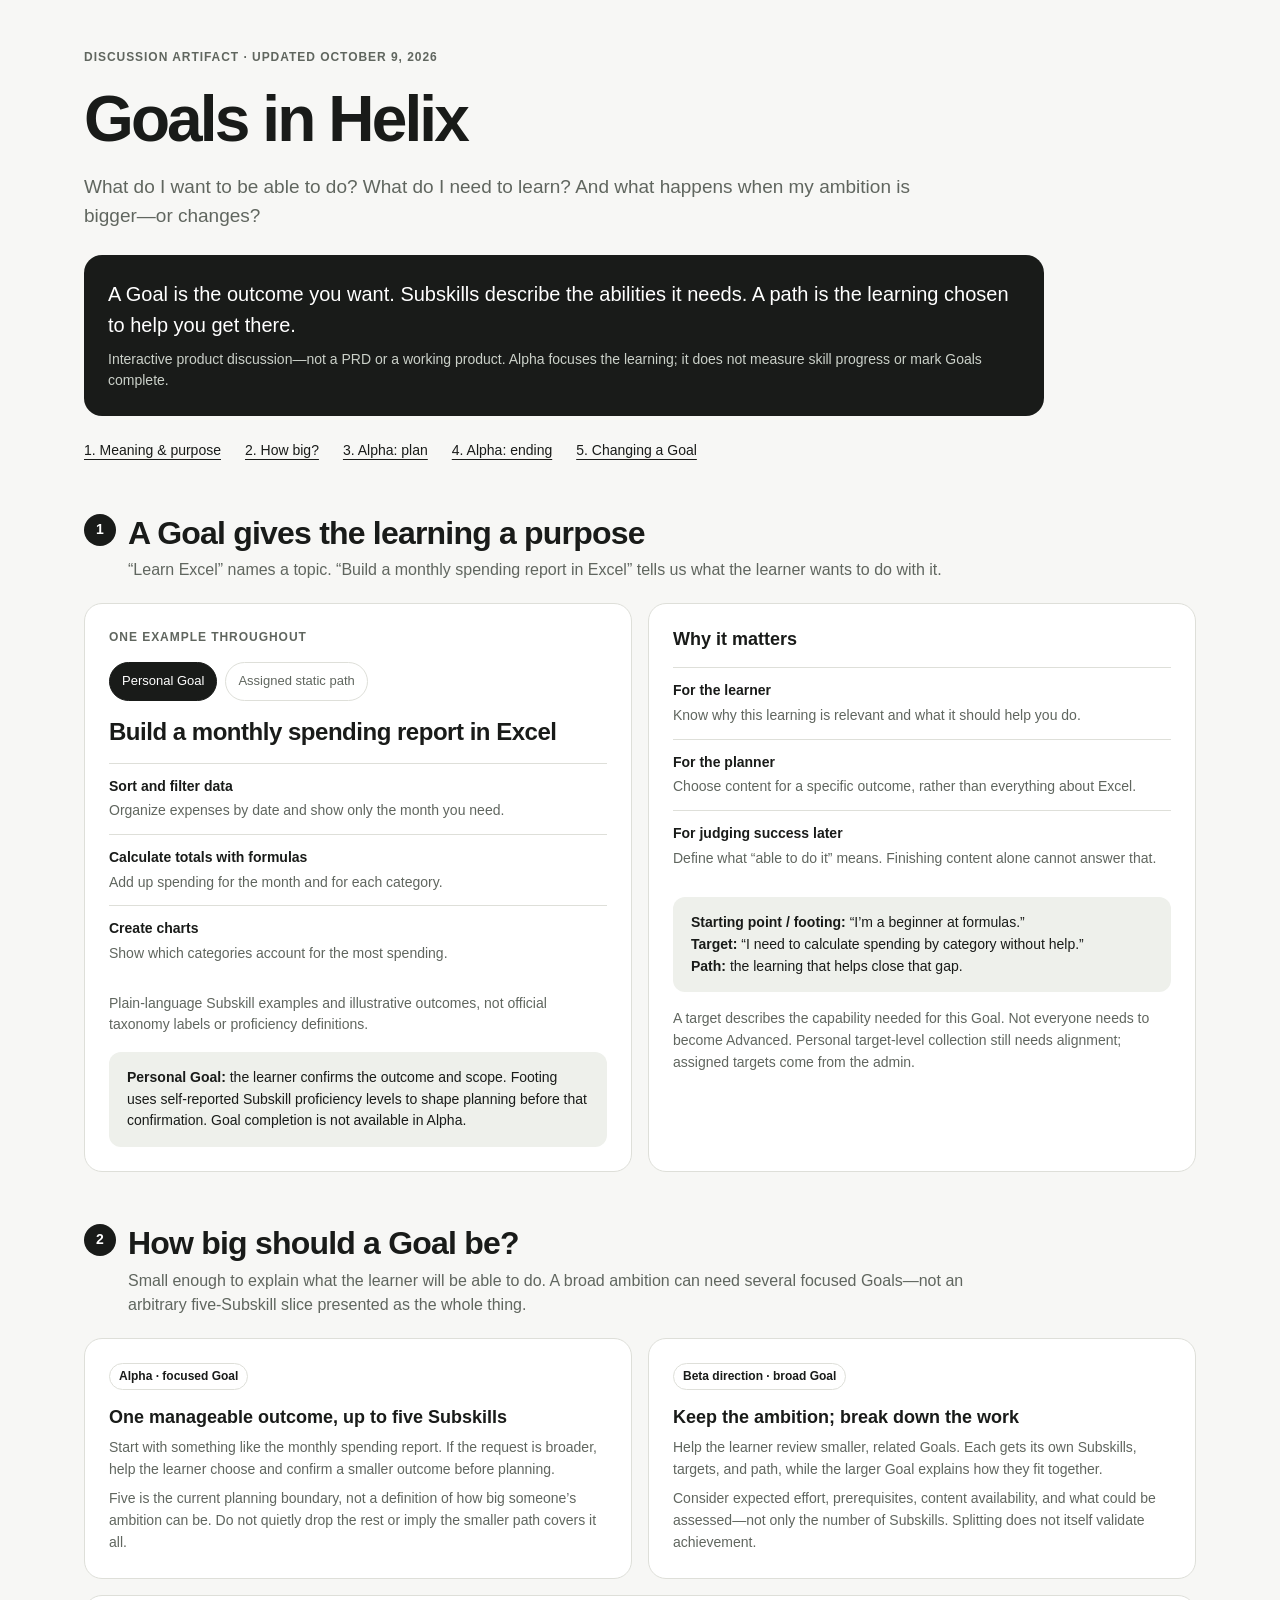
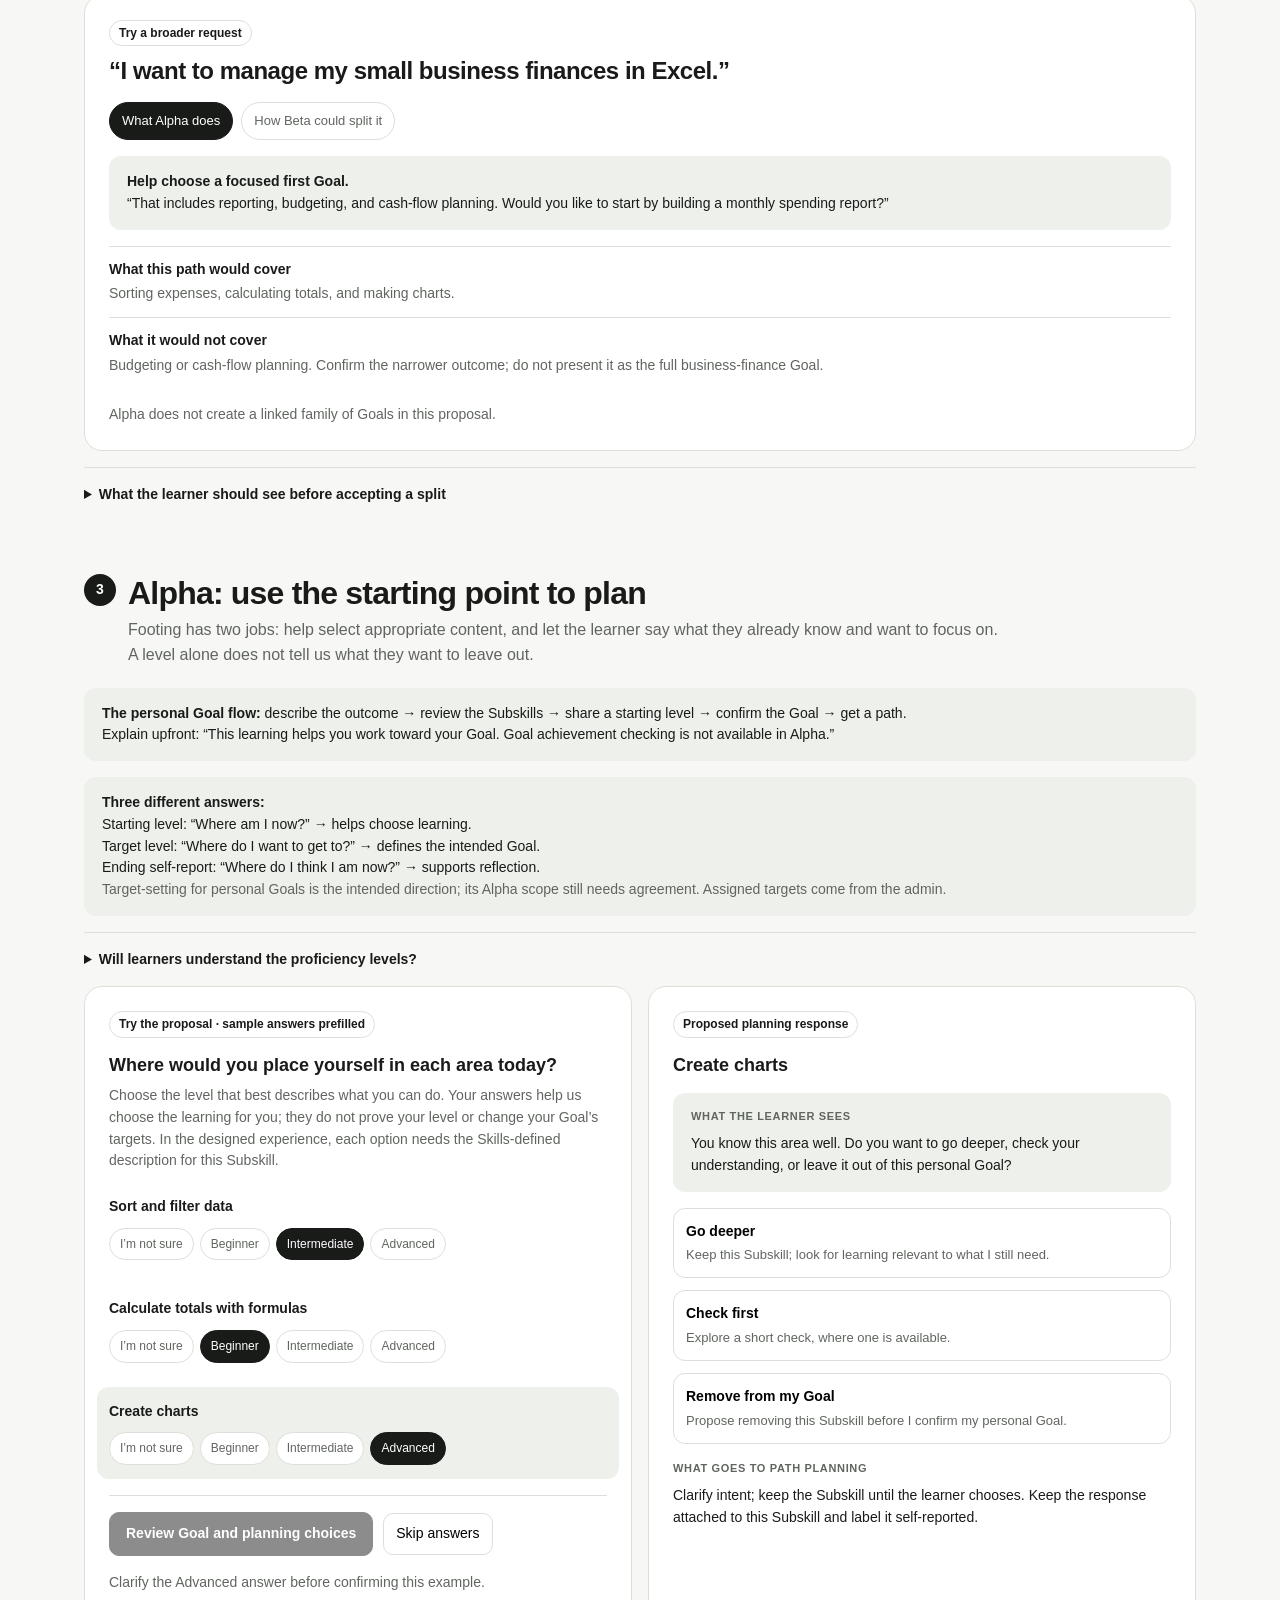
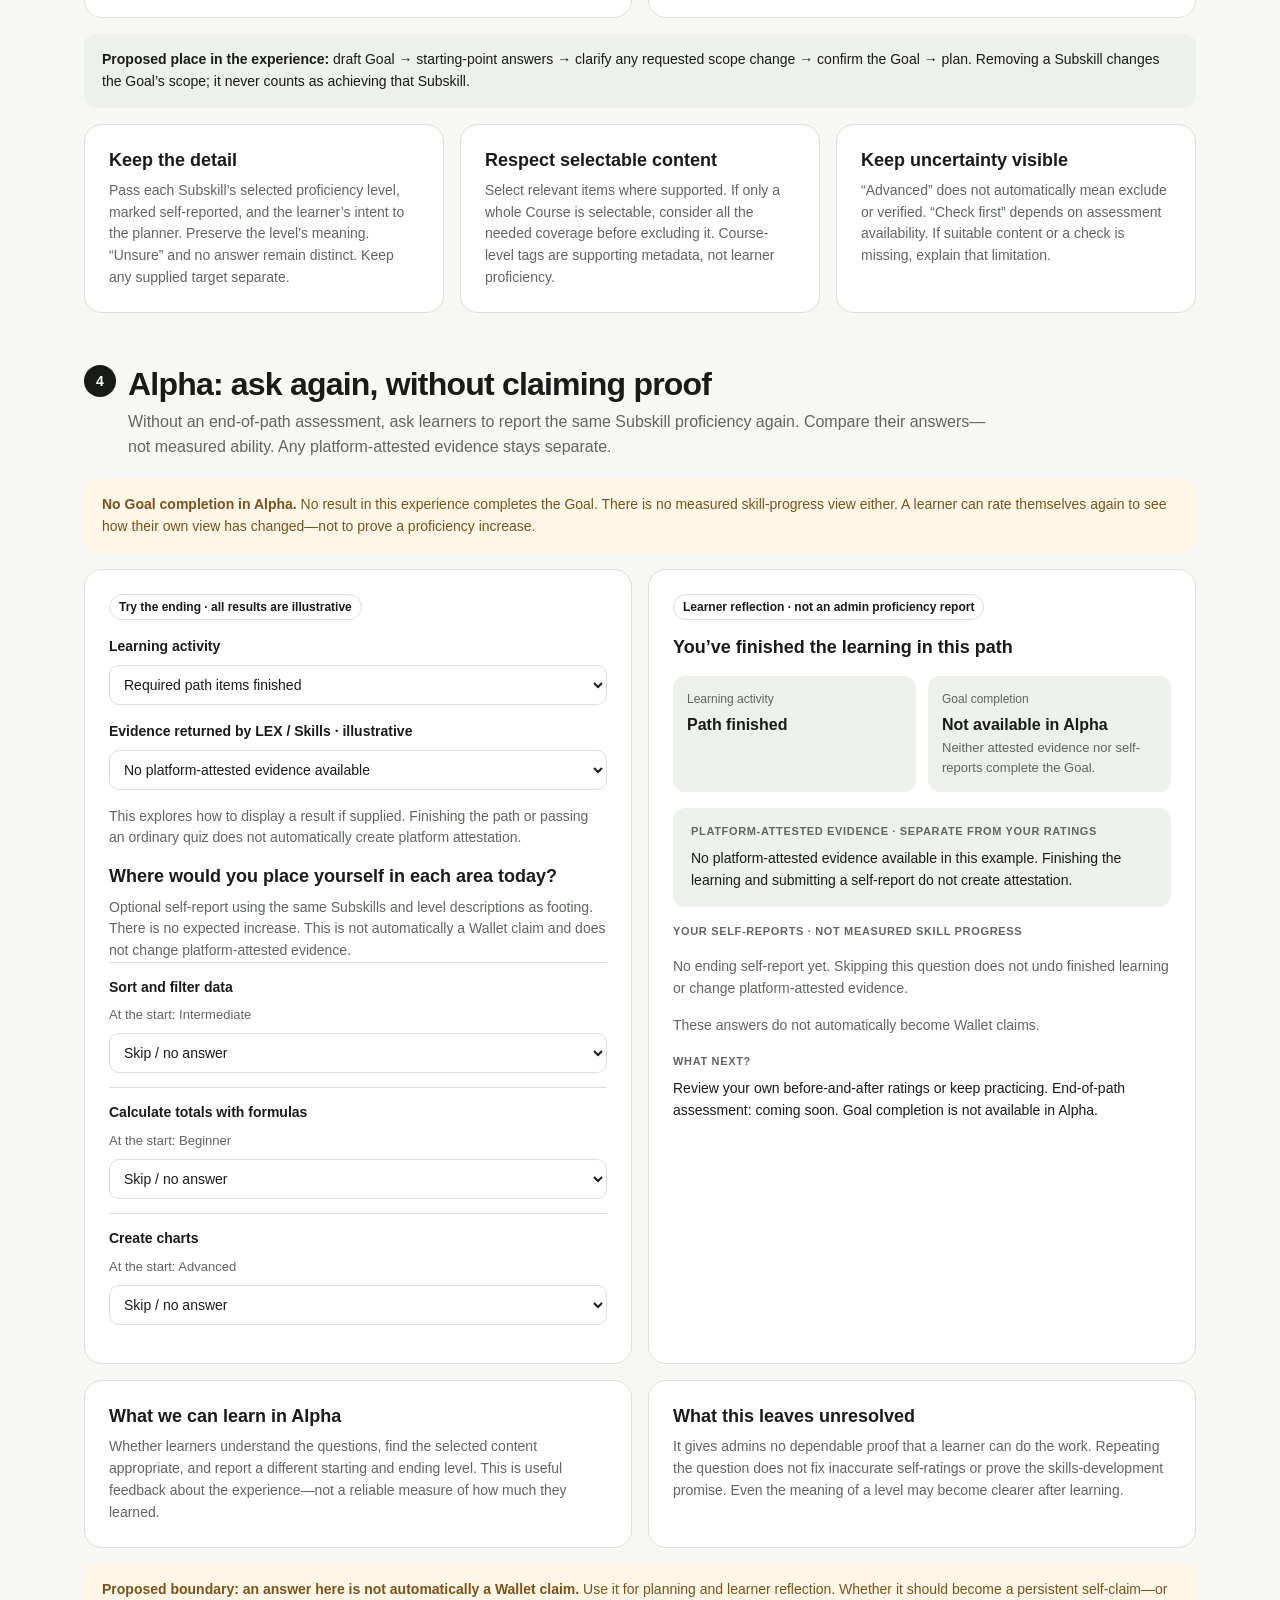
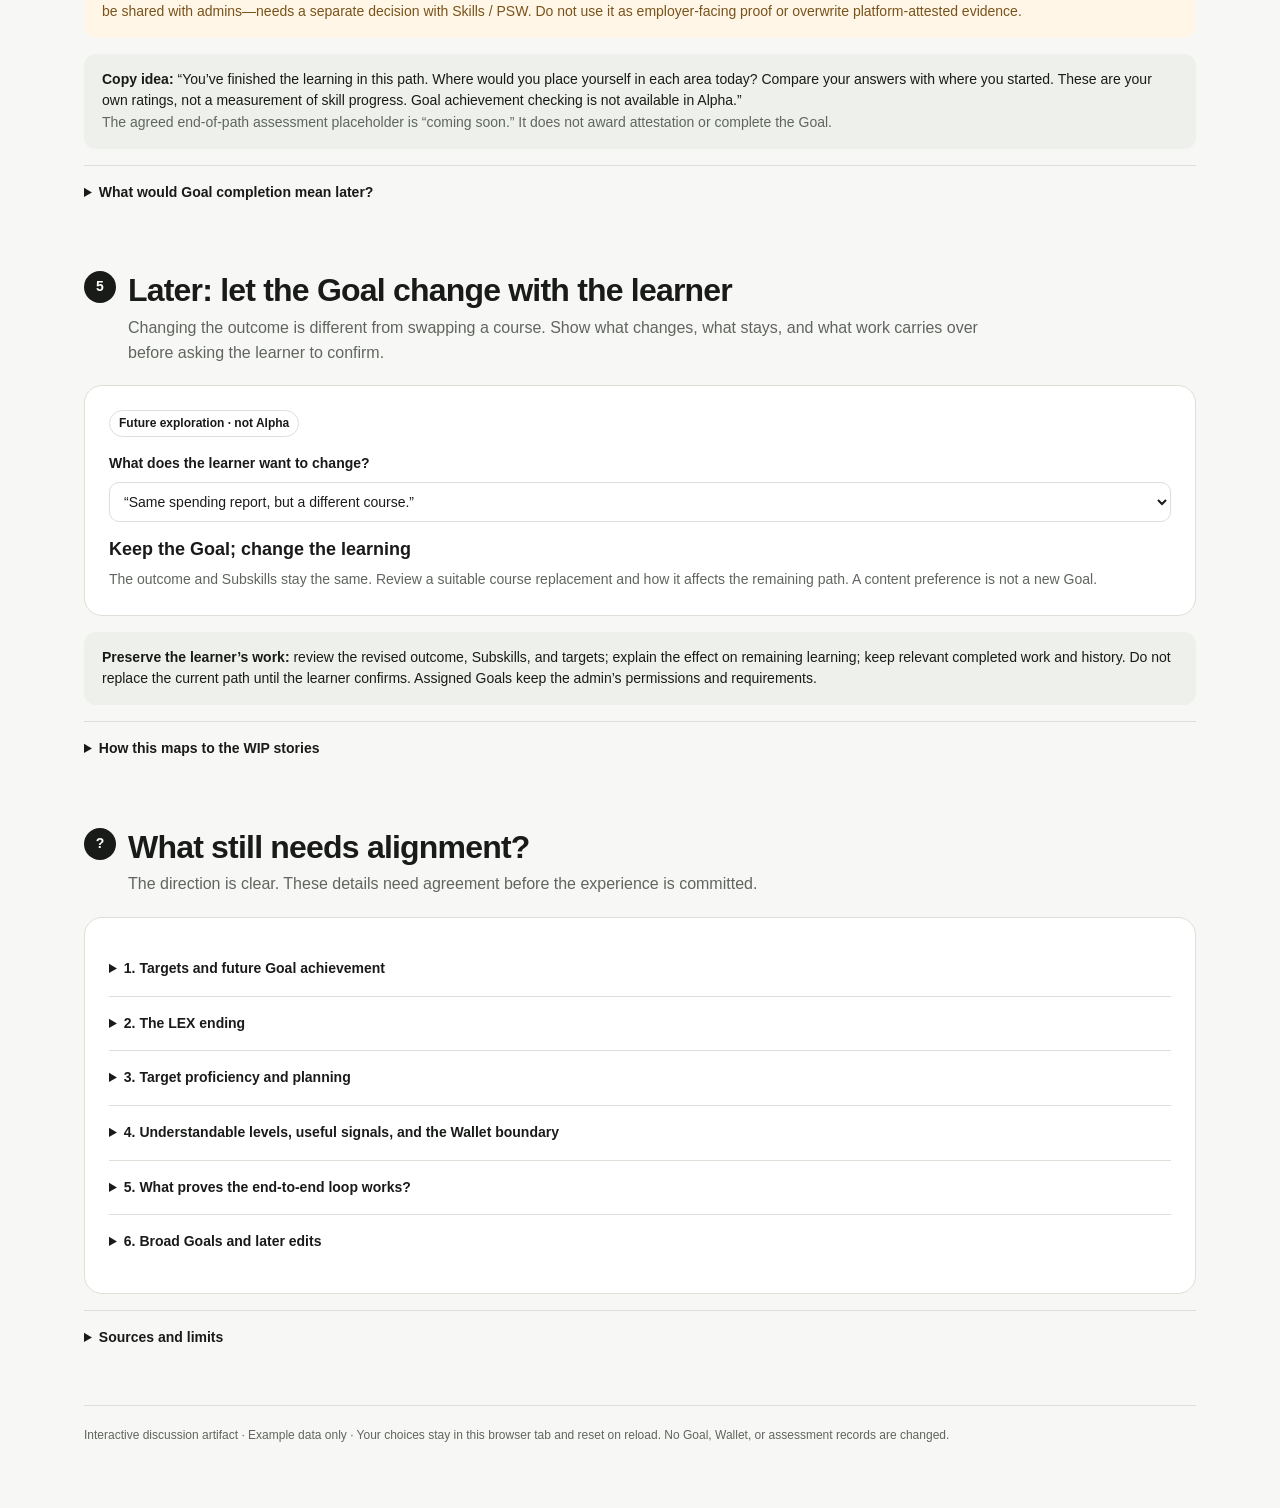
==== commit 5af4e0cf: "Separate footing and reflection from Wallet claims and measured progress" ====
--- a/index.html
+++ b/index.html
@@ -158,9 +158,10 @@
     </section>
 
     <section aria-labelledby="footing-title">
-      <div class="heading"><span class="number">3</span><div><h2 id="footing-title">Alpha: use the starting point to plan</h2><p>Footing means the learner’s self-reported level for each Subskill. It helps choose where the learning begins; it does not change the destination or prove ability.</p></div></div>
+      <div class="heading"><span class="number">3</span><div><h2 id="footing-title">Alpha: use the starting point to plan</h2><p>Footing has two jobs: help select appropriate content, and let the learner say what they already know and want to focus on. A level alone does not tell us what they want to leave out.</p></div></div>
       <div class="note spaced"><strong>The personal Goal flow:</strong> describe the outcome → review the Subskills → share a starting level → confirm the Goal → get a path.<br>Explain upfront: “This learning helps you work toward your Goal. Goal achievement checking is not available in Alpha.”</div>
-      <details class="spaced"><summary>Footing must match Subskill proficiency—not course difficulty</summary><p>Use the same Skills-defined levels and descriptions at the start and end. Beginner / Intermediate / Advanced are placeholders in this demo until Skills provides the actual scale. “I’m not sure” and skipping are not levels. Course difficulty tags do not establish the learner’s proficiency.</p></details>
+      <div class="note spaced"><strong>Three different answers:</strong><br>Starting level: “Where am I now?” → helps choose learning.<br>Target level: “Where do I want to get to?” → defines the intended Goal.<br>Ending self-report: “Where do I think I am now?” → supports reflection.<br><span class="muted">Target-setting for personal Goals is the intended direction; its Alpha scope still needs agreement. Assigned targets come from the admin.</span></div>
+      <details class="spaced"><summary>Will learners understand the proficiency levels?</summary><p>That is an open question, not something the shared labels solve. Skills has raised concerns about the reliability of self-claims and their usefulness to employers. Use plain-language descriptions of what a learner can do, aligned with Skills’ Subskill definitions, and test whether learners interpret them as intended.</p><p>For formulas, an example question to test is “Can you total spending by category on your own, with help, or not yet?” This is a wording exploration, not a new proficiency scale or an approved mapping. Use the same agreed wording at the beginning and end. Beginner / Intermediate / Advanced remain placeholders here. “I’m not sure” and skipping are not levels.</p></details>
       <div id="assigned-boundary" class="card" hidden><span class="badge">Assigned static path · Alpha</span><h3 class="spaced">The admin already set the Goal and path</h3><p class="muted">Keep the assigned Subskills, targets, and required content. We are not adding learner target-setting or pre-start path personalization here. A learner’s confidence does not waive the assignment or its requirements.</p><p class="small">Switch to Personal Goal above to explore the proposed footing flow. End-of-path reflection is still shown below as an idea for discussion.</p></div>
       <div id="personal-footing">
         <div class="grid two">
@@ -187,7 +188,7 @@
     </section>
 
     <section aria-labelledby="alpha-title">
-      <div class="heading"><span class="number">4</span><div><h2 id="alpha-title">Alpha: finish the learning, not the Goal</h2><p>At the LEX ending, keep three things separate: learning finished, platform-attested evidence, and what the learner says they can do now.</p></div></div>
+      <div class="heading"><span class="number">4</span><div><h2 id="alpha-title">Alpha: ask again, without claiming proof</h2><p>Without an end-of-path assessment, ask learners to report the same Subskill proficiency again. Compare their answers—not measured ability. Any platform-attested evidence stays separate.</p></div></div>
       <div class="note warning"><strong>No Goal completion in Alpha.</strong> No result in this experience completes the Goal. There is no measured skill-progress view either. A learner can rate themselves again to see how their own view has changed—not to prove a proficiency increase.</div>
       <div class="grid two spaced">
         <div class="card">
@@ -199,11 +200,11 @@
         </div>
         <div class="card" id="alpha-result" aria-live="polite"></div>
       </div>
-      <div class="grid three spaced">
-        <div class="card"><h3>For the learner</h3><p class="small muted">Use the same Subskills, level definitions, and question at the start and end. Show “You rated yourself…” before and after, not “Your skill improved.” Allow unchanged, lower, unsure, or skipped answers. Without a starting answer, show only the ending self-claim.</p></div>
-        <div class="card"><h3>For LEX and the admin</h3><p class="small muted">Keep finished learning, platform-attested evidence, and self-claims separate. Do not show skill-progress bars, proficiency gains, or Goal completion. Attested evidence must retain its actual scope.</p></div>
-        <div class="card"><h3>For Profile / Wallet</h3><p class="small muted">An ending self-claim remains self-reported. It does not create or overwrite platform-attested evidence. Confirm the write behavior with Skills / PSW; collecting footing for planning does not silently create a Wallet claim.</p></div>
-      </div>
+      <div class="grid two spaced" id="self-report-tradeoff">
+        <div class="card"><h3>What we can learn in Alpha</h3><p class="small muted">Whether learners understand the questions, find the selected content appropriate, and report a different starting and ending level. This is useful feedback about the experience—not a reliable measure of how much they learned.</p></div>
+        <div class="card"><h3>What this leaves unresolved</h3><p class="small muted">It gives admins no dependable proof that a learner can do the work. Repeating the question does not fix inaccurate self-ratings or prove the skills-development promise. Even the meaning of a level may become clearer after learning.</p></div>
+      </div>
+      <div class="note warning spaced" id="wallet-boundary"><strong>Proposed boundary: an answer here is not automatically a Wallet claim.</strong> Use it for planning and learner reflection. Whether it should become a persistent self-claim—or be shared with admins—needs a separate decision with Skills / PSW. Do not use it as employer-facing proof or overwrite platform-attested evidence.</div>
       <div class="note spaced"><strong>Copy idea:</strong> “You’ve finished the learning in this path. Where would you place yourself in each area today? Compare your answers with where you started. These are your own ratings, not a measurement of skill progress. Goal achievement checking is not available in Alpha.”<br><span class="muted">The agreed end-of-path assessment placeholder is “coming soon.” It does not award attestation or complete the Goal.</span></div>
       <details class="spaced"><summary>What would Goal completion mean later?</summary><p>Evidence that the learner meets the agreed target for every required Subskill—not simply finishing learning. Define what the evidence must cover before calling a Goal achieved. Platform-attested is an evidence category, not a proficiency level; a partial result cannot prove a whole Goal.</p><p>This is the future product definition, not a promise that Goal validation ships with Beta decomposition. Grouping smaller Goals and proving they were achieved are different pieces of work.</p></details>
     </section>
@@ -223,9 +224,9 @@
       <div class="heading"><span class="number">?</span><div><h2 id="decisions-title">What still needs alignment?</h2><p>The direction is clear. These details need agreement before the experience is committed.</p></div></div>
       <div class="card">
         <details><summary>1. Targets and future Goal achievement</summary><p>Agree the target capability for each required Subskill and the evidence needed to establish it. Keep that definition consistent while Alpha exposes the validation gap. Product, Skills, Assessments, and Enterprise need the same meaning.</p></details>
-        <details><summary>2. The LEX ending</summary><p>Show platform-attested evidence only when LEX / Skills supplies it, with its scope. Let the learner self-claim again using the same Subskill levels as footing. Never translate either into measured skill progress or Goal completion in Alpha. Confirm what evidence is actually available; the end-of-path assessment itself is a coming-soon placeholder.</p></details>
+        <details><summary>2. The LEX ending</summary><p>Without an end-of-path assessment, ask for a second self-report using the same Subskills and proficiency descriptions. Show any platform-attested evidence separately, only when supplied by LEX / Skills. Neither completes the Goal in Alpha. The end-of-path assessment itself is a coming-soon placeholder.</p></details>
         <details><summary>3. Target proficiency and planning</summary><p>Keep admin-provided targets. Do not add learner target-setting to assigned static paths. Agree whether personal Goal creation needs a clearer expected capability now, and what target proficiency collection belongs in follow-up work. Footing adjusts the route; it does not silently change the destination.</p></details>
-        <details><summary>4. Shared proficiency levels and self-claims</summary><p>Skills must supply the canonical Subskill levels and their descriptions for both footing and the ending self-claim. Confirm with PSW how these answers are stored and when a Wallet self-claim is written. Self-reports stay separate from platform-attested evidence; a higher ending answer is not measured skill progress.</p></details>
+        <details><summary>4. Understandable levels, useful signals, and the Wallet boundary</summary><p>Skills supplies the Subskill proficiency definitions; Product and Design test whether learners understand them. Align before-and-after wording, allow uncertain or skipped answers, and do not assume ratings are comparable across learners. Decide separately whether these responses should become Wallet self-claims and who may see them. Their enterprise value is unproven.</p></details>
         <details><summary>5. What proves the end-to-end loop works?</summary><p>Distinguish an Alpha experience that communicates the gap from a tested system that validates Goal targets. Reflection may be useful feedback, but it does not establish that assessment, proficiency calculation, and Goal achievement are connected.</p></details>
         <details><summary>6. Broad Goals and later edits</summary><p>Confirm Beta decomposition scope and reconcile the WIP milestone labels. Define how a larger Goal preserves its meaning across smaller Goals, how coverage gaps are shown, and what users can change. Goal editing and validation belong in follow-up PRDs with their own scope.</p></details>
       </div>
@@ -313,7 +314,7 @@
       const form = document.getElementById('reflection-form');
       if (state.path !== 'finished') { form.innerHTML = '<div class="note">End-of-path reflection appears after the required learning is finished.</div>'; return; }
       if (empty()) { form.innerHTML = '<div class="note warning">Revisit the Goal first. Removing every Subskill cannot create a finished or achieved Goal.</div>'; return; }
-      form.innerHTML = '<h3>Where would you place yourself in each area today?</h3><p class="small muted">Optional ending self-claim. Use the same Subskill proficiency levels and descriptions as footing. There is no expected increase; these answers do not change platform-attested evidence.</p>' + skills.map((skill,i) => !included(i) ? '' : `<div class="reflect"><label for="ending-${i}">${skill}</label><p class="before">At the start: ${state.mode === 'assigned' ? 'Not collected in this assigned-path example' : state.answers[i] ?? 'Not answered'}</p><select id="ending-${i}" data-ending="${i}"><option value="">Skip / no answer</option>${levels.map(level => `<option ${state.ending[i] === level ? 'selected' : ''}>${level}</option>`).join('')}</select></div>`).join('');
+      form.innerHTML = '<h3>Where would you place yourself in each area today?</h3><p class="small muted">Optional self-report using the same Subskills and level descriptions as footing. There is no expected increase. This is not automatically a Wallet claim and does not change platform-attested evidence.</p>' + skills.map((skill,i) => !included(i) ? '' : `<div class="reflect"><label for="ending-${i}">${skill}</label><p class="before">At the start: ${state.mode === 'assigned' ? 'Not collected in this assigned-path example' : state.answers[i] ?? 'Not answered'}</p><select id="ending-${i}" data-ending="${i}"><option value="">Skip / no answer</option>${levels.map(level => `<option ${state.ending[i] === level ? 'selected' : ''}>${level}</option>`).join('')}</select></div>`).join('');
     }
     function renderEnding() {
       const ready = state.path === 'finished' && !empty();
@@ -328,19 +329,19 @@
         return `<div class="result"><strong>${skill}</strong><p>You rated yourself: ${before ?? 'No starting answer'} → ${after}</p><p>${note}</p></div>`;
       }).join('');
       const assessed = included(0);
-      let assessment = 'No platform-attested evidence available in this example. Finishing the learning and submitting a self-claim do not create attestation.';
+      let assessment = 'No platform-attested evidence available in this example. Finishing the learning and submitting a self-report do not create attestation.';
       let next = 'Review your own before-and-after ratings or keep practicing. End-of-path assessment: coming soon. Goal completion is not available in Alpha.';
       if (state.evidence === 'passed') {
         assessment = 'Platform-attested · illustrative result supplied by LEX / Skills: correctly filtered a table to show one month’s expenses. This supports a claim about that assessed task only, not the whole Subskill or report. It shows neither skill progress nor Goal completion. This status is supplied, not inferred from a pass score.';
         next = 'Review what the evidence covers and, separately, compare your self-ratings. End-of-path assessment: coming soon. Goal completion is not available in Alpha.';
       }
       if (state.evidence === 'not-passed') {
-        assessment = 'No platform attestation from this check. The learner did not yet correctly filter a table to show one month’s expenses. This does not establish a level or progress for the full Subskill. Any self-claim remains separate.';
+        assessment = 'No platform attestation from this check. The learner did not yet correctly filter a table to show one month’s expenses. This does not establish a level or progress for the full Subskill. Any self-report remains separate.';
         next = 'Show the feedback and relevant practice; offer a retry where supported.';
       }
       if (!assessed && state.evidence !== 'unavailable') assessment += ' That Subskill was removed from this personal Goal, so this result does not validate a remaining target.';
       if (!ready) next = empty() ? 'Revisit the Goal’s scope before planning more learning.' : 'Continue the path from the next required item.';
-      document.getElementById('alpha-result').innerHTML = `<span class="badge">What the learner and admin can understand</span><h3 class="spaced">${empty() ? 'Revisit your Goal' : ready ? 'You’ve finished the learning in this path' : 'Keep learning toward your Goal'}</h3><div class="status-grid"><div class="status"><span>Learning activity</span><strong>${empty() ? 'No learning scope' : ready ? 'Path finished' : 'In progress'}</strong></div><div class="status"><span>Goal completion</span><strong>Not available in Alpha</strong><p>Neither attested evidence nor self-claims complete the Goal.</p></div></div><div class="note"><span class="label">Platform-attested evidence · separate from your ratings</span>${assessment}</div>${ready ? `<span class="label spaced">Your self-claims · not measured skill progress</span><div class="result-list">${reflections || '<p class="small muted">No ending self-claim yet. Skipping this question does not undo finished learning or change platform-attested evidence.</p>'}</div>` : ''}<div class="spaced"><span class="label">What next?</span><p class="small">${next}</p></div>${state.mode === 'assigned' ? '<p class="small muted spaced">Assignment requirements stay in place. Finishing the learning items does not certify proficiency or compliance.</p>' : ''}`;
+      document.getElementById('alpha-result').innerHTML = `<span class="badge">Learner reflection · not an admin proficiency report</span><h3 class="spaced">${empty() ? 'Revisit your Goal' : ready ? 'You’ve finished the learning in this path' : 'Keep learning toward your Goal'}</h3><div class="status-grid"><div class="status"><span>Learning activity</span><strong>${empty() ? 'No learning scope' : ready ? 'Path finished' : 'In progress'}</strong></div><div class="status"><span>Goal completion</span><strong>Not available in Alpha</strong><p>Neither attested evidence nor self-reports complete the Goal.</p></div></div><div class="note"><span class="label">Platform-attested evidence · separate from your ratings</span>${assessment}</div>${ready ? `<span class="label spaced">Your self-reports · not measured skill progress</span><div class="result-list">${reflections || '<p class="small muted">No ending self-report yet. Skipping this question does not undo finished learning or change platform-attested evidence.</p>'}</div><p class="small muted">These answers do not automatically become Wallet claims.</p>` : ''}<div class="spaced"><span class="label">What next?</span><p class="small">${next}</p></div>${state.mode === 'assigned' ? '<p class="small muted spaced">Assignment requirements stay in place. Finishing the learning items does not certify proficiency or compliance.</p>' : ''}`;
     }
     function render() { renderFooting(); renderReflection(); renderEnding(); }
     document.addEventListener('click', event => {
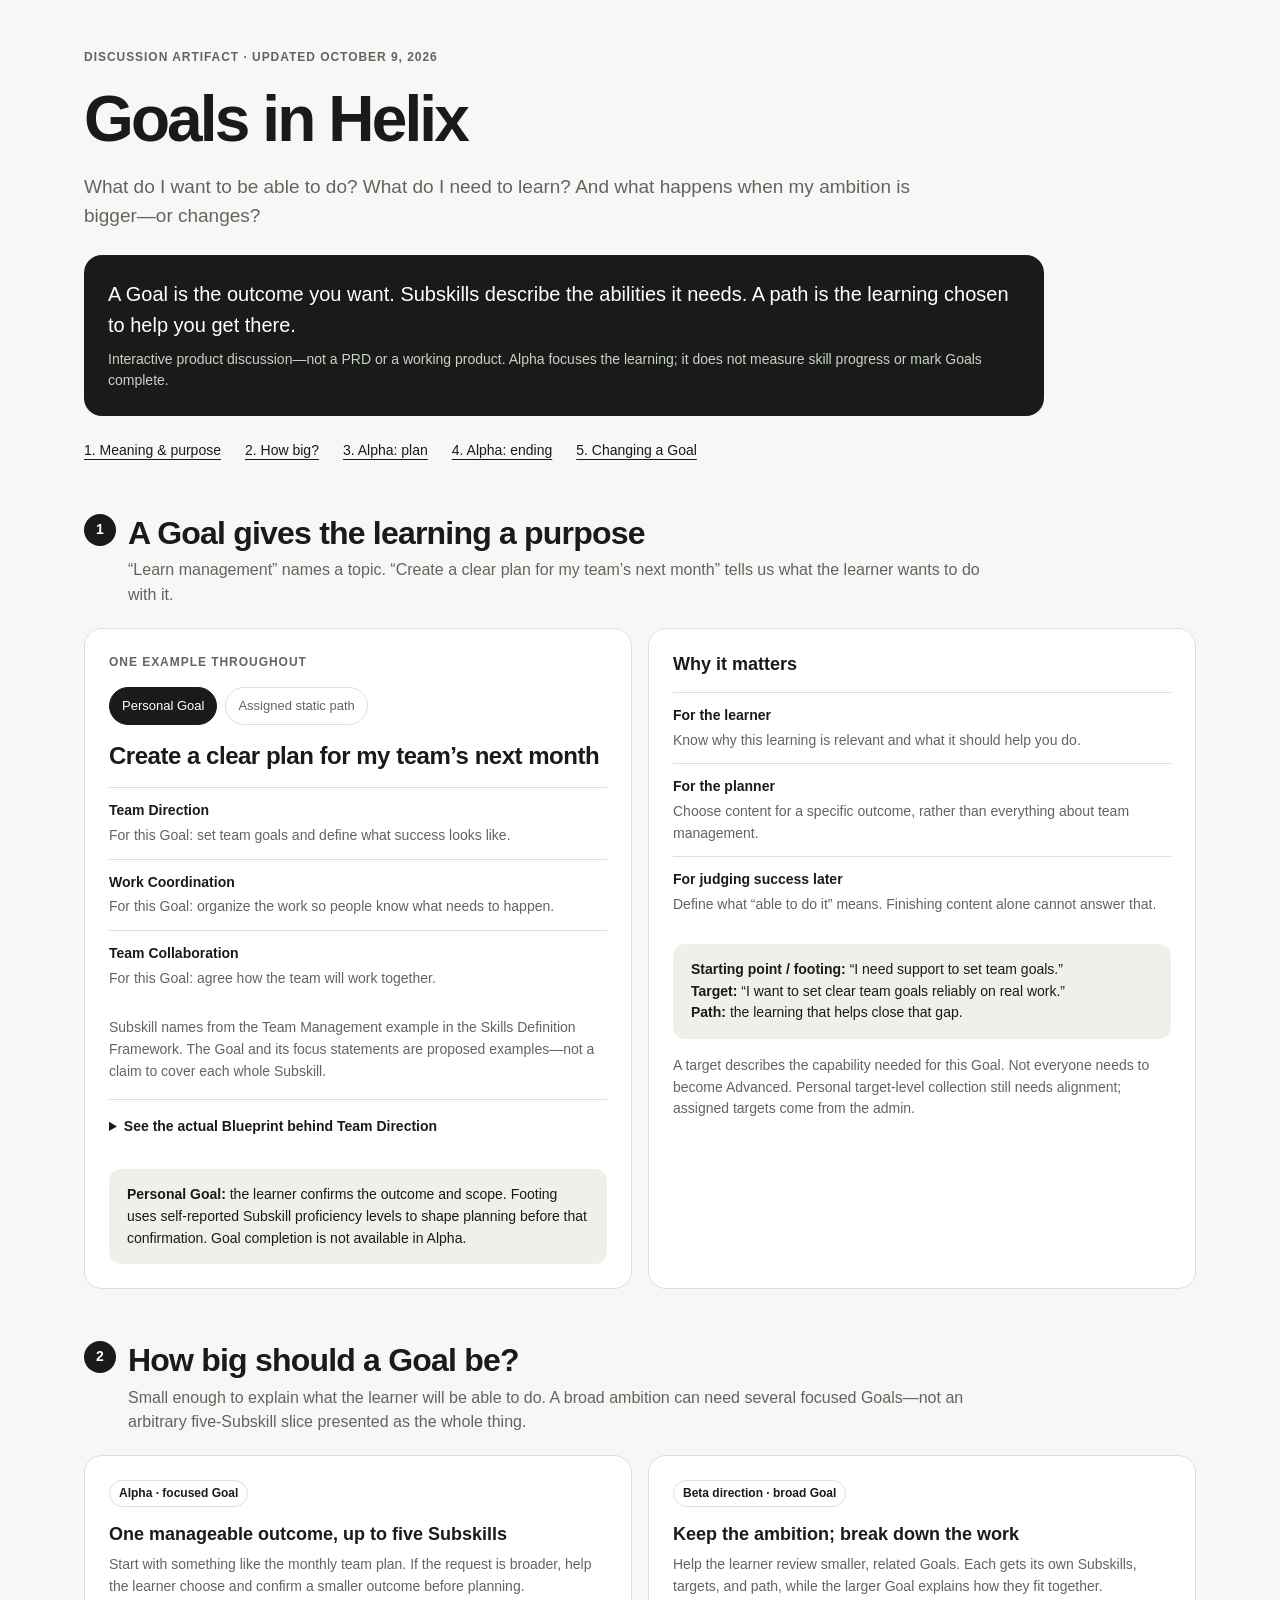
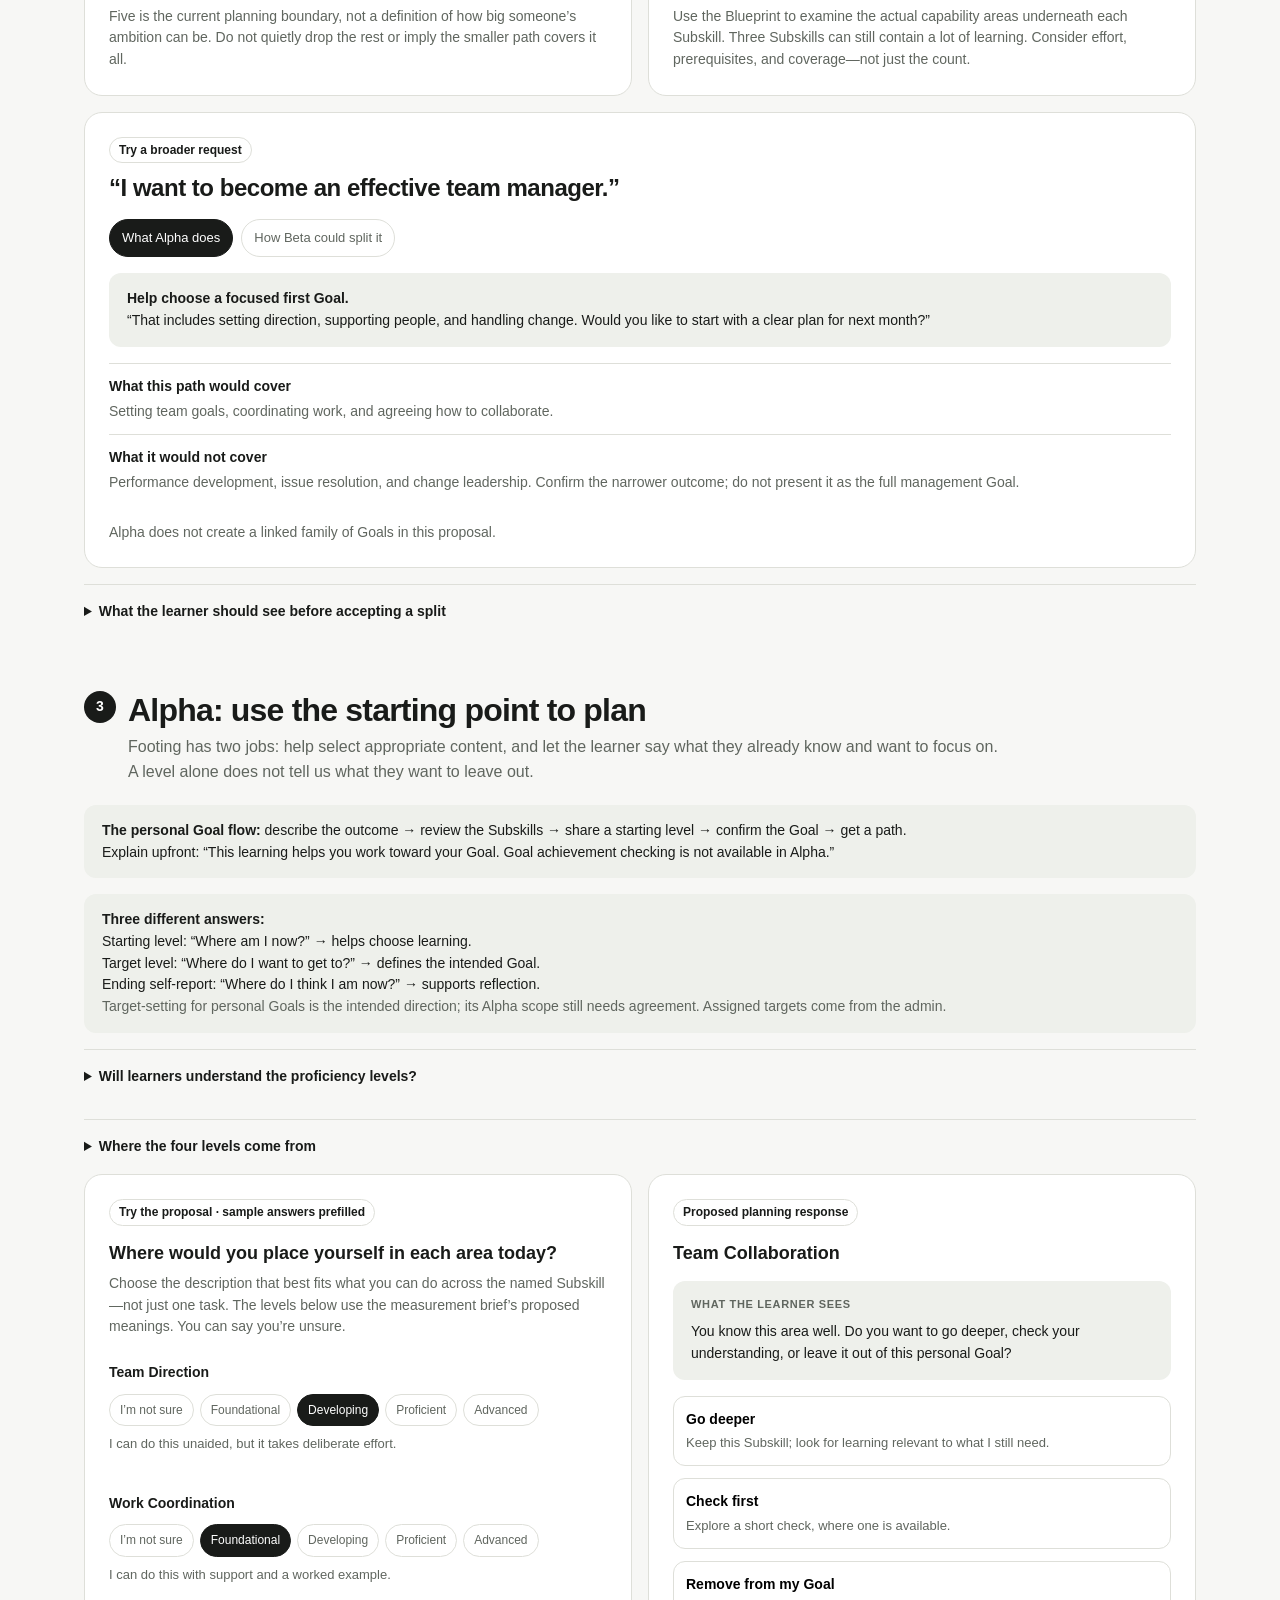
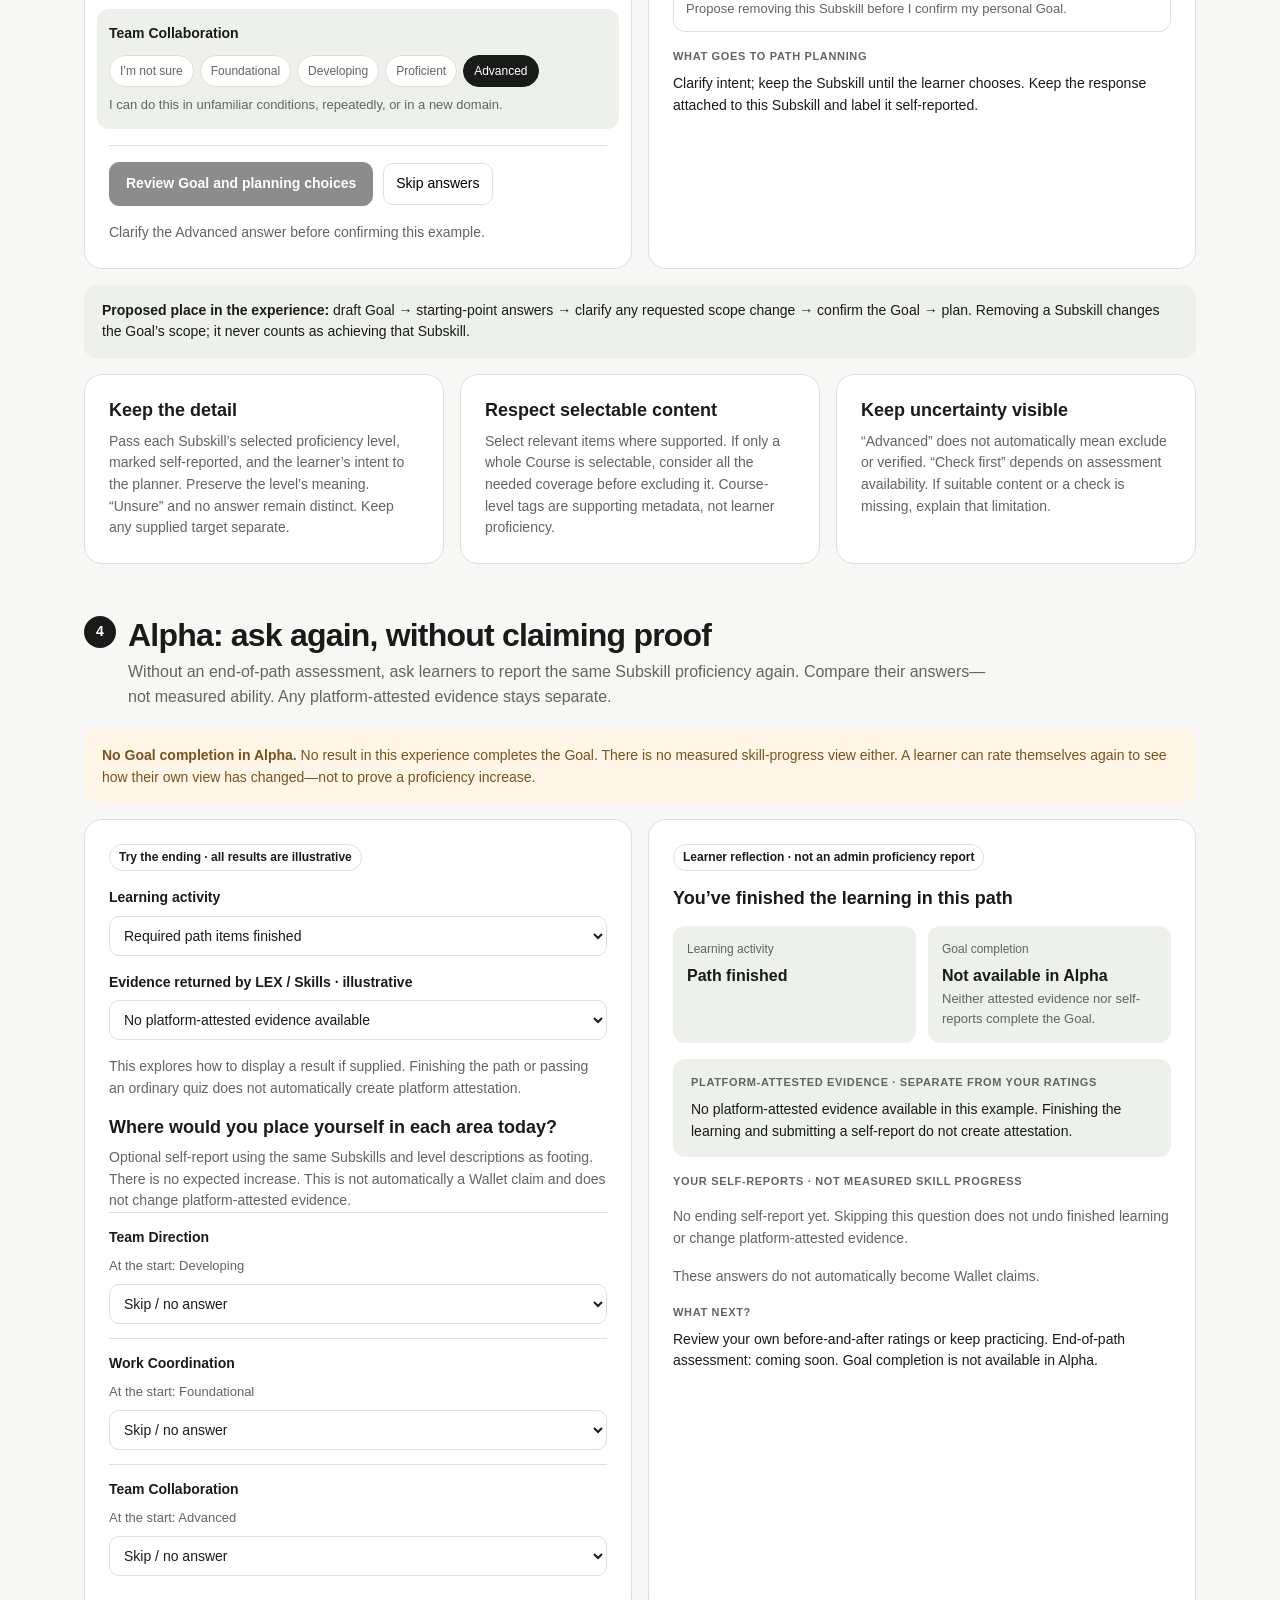
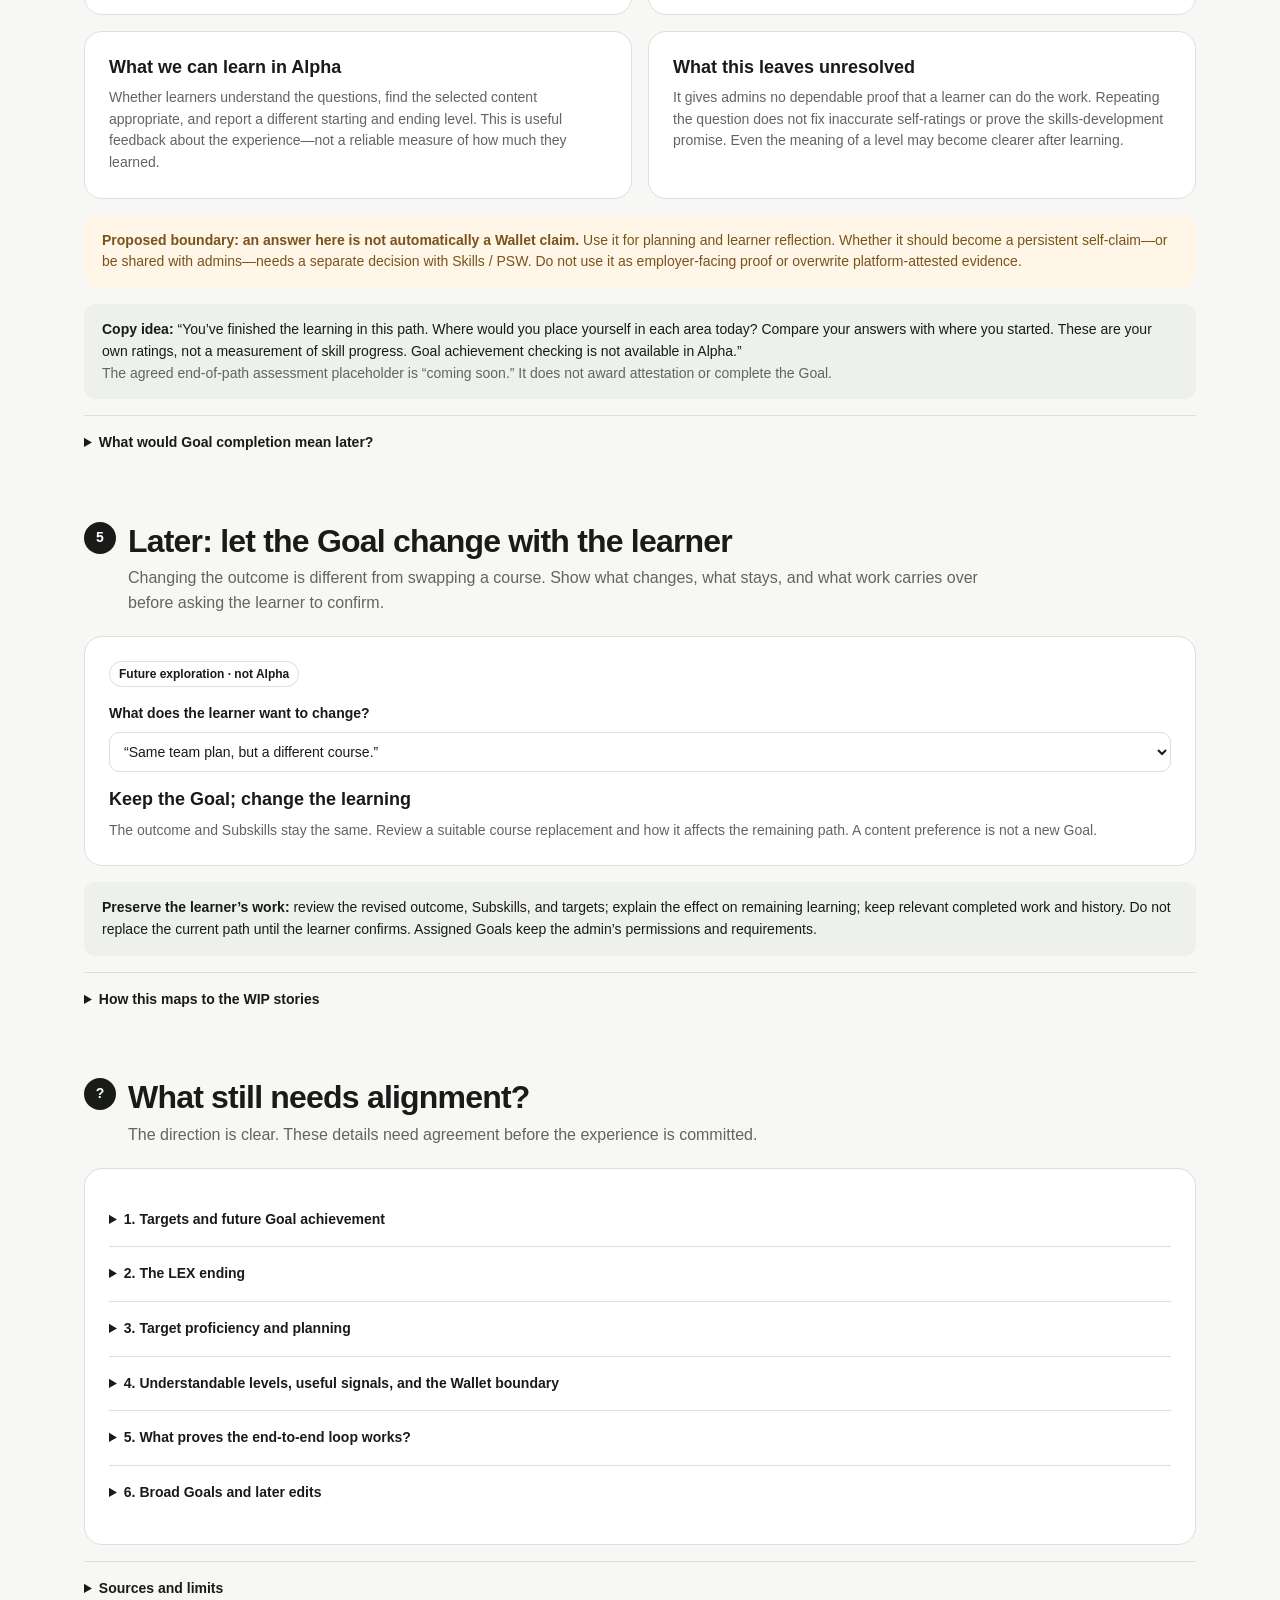
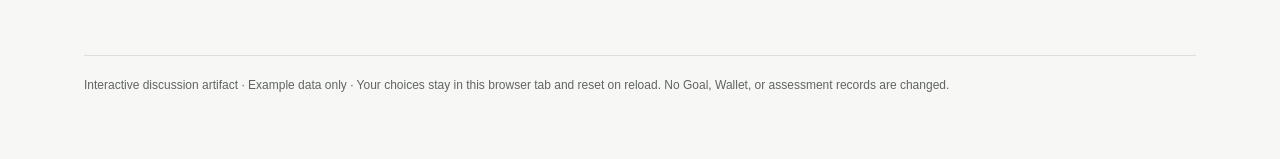
==== commit 78e9a683: "Ground Goal examples in Skills Blueprint and proposed measurement levels" ====
--- a/index.html
+++ b/index.html
@@ -67,6 +67,7 @@
     .skill-label { font-size:14px; font-weight:650; margin-bottom:10px; }
     .choices { display:flex; flex-wrap:wrap; gap:6px; }
     .choices .choice { padding:6px 10px; font-size:12px; }
+    .level-description { margin-top:8px; font-size:13px; color:var(--muted); }
     .bar { display:flex; align-items:center; flex-wrap:wrap; gap:10px; padding-top:16px; border-top:1px solid var(--line); margin-top:16px; }
     .intent { width:100%; padding:12px; border:1px solid var(--line); border-radius:12px; background:var(--paper); text-align:left; }
     .intent strong { display:block; font-size:14px; }
@@ -120,24 +121,25 @@
     </header>
 
     <section aria-labelledby="goal-title">
-      <div class="heading"><span class="number">1</span><div><h2 id="goal-title">A Goal gives the learning a purpose</h2><p>“Learn Excel” names a topic. “Build a monthly spending report in Excel” tells us what the learner wants to do with it.</p></div></div>
+      <div class="heading"><span class="number">1</span><div><h2 id="goal-title">A Goal gives the learning a purpose</h2><p>“Learn management” names a topic. “Create a clear plan for my team’s next month” tells us what the learner wants to do with it.</p></div></div>
       <div class="grid two">
         <div class="card">
           <div class="eyebrow">One example throughout</div>
           <div class="mode" role="group" aria-label="Goal type"><button class="choice" data-mode="personal" aria-pressed="true">Personal Goal</button><button class="choice" data-mode="assigned" aria-pressed="false">Assigned static path</button></div>
-          <h3 class="goal-title">Build a monthly spending report in Excel</h3>
-          <div class="goal-line"><strong>Sort and filter data</strong><span>Organize expenses by date and show only the month you need.</span></div>
-          <div class="goal-line"><strong>Calculate totals with formulas</strong><span>Add up spending for the month and for each category.</span></div>
-          <div class="goal-line"><strong>Create charts</strong><span>Show which categories account for the most spending.</span></div>
-          <p class="small muted spaced">Plain-language Subskill examples and illustrative outcomes, not official taxonomy labels or proficiency definitions.</p>
+          <h3 class="goal-title">Create a clear plan for my team’s next month</h3>
+          <div class="goal-line"><strong>Team Direction</strong><span>For this Goal: set team goals and define what success looks like.</span></div>
+          <div class="goal-line"><strong>Work Coordination</strong><span>For this Goal: organize the work so people know what needs to happen.</span></div>
+          <div class="goal-line"><strong>Team Collaboration</strong><span>For this Goal: agree how the team will work together.</span></div>
+          <p class="small muted spaced">Subskill names from the Team Management example in the Skills Definition Framework. The Goal and its focus statements are proposed examples—not a claim to cover each whole Subskill.</p>
+          <details id="blueprint-example" class="spaced"><summary>See the actual Blueprint behind Team Direction</summary><div class="goal-line"><strong>Skill → Team Management</strong><span>The broader capability.</span></div><div class="goal-line"><strong>Subskill → Team Direction</strong><span>Turning organizational priorities into team goals, roles, decision rights, standards, and success measures.</span></div><div class="goal-line"><strong>Dimension → Goal and Measure Design</strong><span>A narrower part of Team Direction.</span></div><div class="goal-line"><strong>Learning objective</strong><span>“Define measurable success criteria for each team goal.”</span></div><p>Other Team Direction dimensions in the source are Priority Translation and Role and Decision Architecture. A check of one objective does not cover all of them. <a href="https://docs.google.com/document/d/1jS3ahKZrFTCPGWuWvCuCabw9u7vJa8mAWYZtAoYt0As/edit" target="_blank" rel="noopener">Source: Skills Definition Framework, draft September 23</a>.</p></details>
           <div id="goal-context" class="note spaced" aria-live="polite"></div>
         </div>
         <div class="card">
           <h3>Why it matters</h3>
           <div class="goal-line spaced"><strong>For the learner</strong><span>Know why this learning is relevant and what it should help you do.</span></div>
-          <div class="goal-line"><strong>For the planner</strong><span>Choose content for a specific outcome, rather than everything about Excel.</span></div>
+          <div class="goal-line"><strong>For the planner</strong><span>Choose content for a specific outcome, rather than everything about team management.</span></div>
           <div class="goal-line"><strong>For judging success later</strong><span>Define what “able to do it” means. Finishing content alone cannot answer that.</span></div>
-          <div class="note spaced"><strong>Starting point / footing:</strong> “I’m a beginner at formulas.”<br><strong>Target:</strong> “I need to calculate spending by category without help.”<br><strong>Path:</strong> the learning that helps close that gap.</div>
+          <div class="note spaced"><strong>Starting point / footing:</strong> “I need support to set team goals.”<br><strong>Target:</strong> “I want to set clear team goals reliably on real work.”<br><strong>Path:</strong> the learning that helps close that gap.</div>
           <p class="small muted spaced">A target describes the capability needed for this Goal. Not everyone needs to become Advanced. Personal target-level collection still needs alignment; assigned targets come from the admin.</p>
         </div>
       </div>
@@ -146,11 +148,11 @@
     <section aria-labelledby="size-title">
       <div class="heading"><span class="number">2</span><div><h2 id="size-title">How big should a Goal be?</h2><p>Small enough to explain what the learner will be able to do. A broad ambition can need several focused Goals—not an arbitrary five-Subskill slice presented as the whole thing.</p></div></div>
       <div class="grid two">
-        <div class="card"><span class="badge">Alpha · focused Goal</span><h3 class="spaced">One manageable outcome, up to five Subskills</h3><p class="small muted">Start with something like the monthly spending report. If the request is broader, help the learner choose and confirm a smaller outcome before planning.</p><p class="small muted">Five is the current planning boundary, not a definition of how big someone’s ambition can be. Do not quietly drop the rest or imply the smaller path covers it all.</p></div>
-        <div class="card"><span class="badge">Beta direction · broad Goal</span><h3 class="spaced">Keep the ambition; break down the work</h3><p class="small muted">Help the learner review smaller, related Goals. Each gets its own Subskills, targets, and path, while the larger Goal explains how they fit together.</p><p class="small muted">Consider expected effort, prerequisites, content availability, and what could be assessed—not only the number of Subskills. Splitting does not itself validate achievement.</p></div>
+        <div class="card"><span class="badge">Alpha · focused Goal</span><h3 class="spaced">One manageable outcome, up to five Subskills</h3><p class="small muted">Start with something like the monthly team plan. If the request is broader, help the learner choose and confirm a smaller outcome before planning.</p><p class="small muted">Five is the current planning boundary, not a definition of how big someone’s ambition can be. Do not quietly drop the rest or imply the smaller path covers it all.</p></div>
+        <div class="card"><span class="badge">Beta direction · broad Goal</span><h3 class="spaced">Keep the ambition; break down the work</h3><p class="small muted">Help the learner review smaller, related Goals. Each gets its own Subskills, targets, and path, while the larger Goal explains how they fit together.</p><p class="small muted">Use the Blueprint to examine the actual capability areas underneath each Subskill. Three Subskills can still contain a lot of learning. Consider effort, prerequisites, and coverage—not just the count.</p></div>
       </div>
       <div class="card spaced">
-        <span class="badge">Try a broader request</span><h3 class="goal-title">“I want to manage my small business finances in Excel.”</h3>
+        <span class="badge">Try a broader request</span><h3 class="goal-title">“I want to become an effective team manager.”</h3>
         <div class="mode" role="group" aria-label="Broad Goal example"><button class="choice" data-horizon="alpha" aria-pressed="true">What Alpha does</button><button class="choice" data-horizon="beta" aria-pressed="false">How Beta could split it</button></div>
         <div id="broad-result" aria-live="polite"></div>
       </div>
@@ -161,14 +163,15 @@
       <div class="heading"><span class="number">3</span><div><h2 id="footing-title">Alpha: use the starting point to plan</h2><p>Footing has two jobs: help select appropriate content, and let the learner say what they already know and want to focus on. A level alone does not tell us what they want to leave out.</p></div></div>
       <div class="note spaced"><strong>The personal Goal flow:</strong> describe the outcome → review the Subskills → share a starting level → confirm the Goal → get a path.<br>Explain upfront: “This learning helps you work toward your Goal. Goal achievement checking is not available in Alpha.”</div>
       <div class="note spaced"><strong>Three different answers:</strong><br>Starting level: “Where am I now?” → helps choose learning.<br>Target level: “Where do I want to get to?” → defines the intended Goal.<br>Ending self-report: “Where do I think I am now?” → supports reflection.<br><span class="muted">Target-setting for personal Goals is the intended direction; its Alpha scope still needs agreement. Assigned targets come from the admin.</span></div>
-      <details class="spaced"><summary>Will learners understand the proficiency levels?</summary><p>That is an open question, not something the shared labels solve. Skills has raised concerns about the reliability of self-claims and their usefulness to employers. Use plain-language descriptions of what a learner can do, aligned with Skills’ Subskill definitions, and test whether learners interpret them as intended.</p><p>For formulas, an example question to test is “Can you total spending by category on your own, with help, or not yet?” This is a wording exploration, not a new proficiency scale or an approved mapping. Use the same agreed wording at the beginning and end. Beginner / Intermediate / Advanced remain placeholders here. “I’m not sure” and skipping are not levels.</p></details>
+      <details class="spaced"><summary>Will learners understand the proficiency levels?</summary><p>That is an open question, not something the shared labels solve. Skills has raised concerns about the reliability of self-claims and their usefulness to employers. Use plain-language descriptions of what a learner can do, aligned with Skills’ Subskill definitions, and test whether learners interpret them as intended.</p><p>For Team Direction, a question to test is “Can you set clear team goals, roles, and success measures?” This is a wording exploration, not a new proficiency scale or an approved mapping. Use the same agreed wording at the beginning and end. The four levels below come from the September measurement brief. Their use for self-reporting and current rollout status still need Skills confirmation. “I’m not sure” and skipping are not levels.</p></details>
+      <details class="spaced"><summary>Where the four levels come from</summary><p>The <a href="https://docs.google.com/document/d/12o4OFNM0XOUTgC1MVASEss0sTX7nu6P6uD42L1w2iJw/edit" target="_blank" rel="noopener">Skill Measurement Data: Product Brief, section 02</a> proposes Foundational, Developing, Proficient, and Advanced for current and target proficiency. Descriptions in this demo paraphrase that brief as self-report options; they are not validated questions or evidence of mastery.</p><p>The Blueprint supplies the scope of the capability. It does not supply these four proficiency thresholds. Blueprint ordering, course difficulty, and trust categories such as platform-attested are not proficiency levels. The brief’s older delivery assumptions do not override the current Alpha boundary.</p></details>
       <div id="assigned-boundary" class="card" hidden><span class="badge">Assigned static path · Alpha</span><h3 class="spaced">The admin already set the Goal and path</h3><p class="muted">Keep the assigned Subskills, targets, and required content. We are not adding learner target-setting or pre-start path personalization here. A learner’s confidence does not waive the assignment or its requirements.</p><p class="small">Switch to Personal Goal above to explore the proposed footing flow. End-of-path reflection is still shown below as an idea for discussion.</p></div>
       <div id="personal-footing">
         <div class="grid two">
           <div class="card">
             <span class="badge">Try the proposal · sample answers prefilled</span>
             <h3 class="spaced">Where would you place yourself in each area today?</h3>
-            <p class="small muted">Choose the level that best describes what you can do. Your answers help us choose the learning for you; they do not prove your level or change your Goal’s targets. In the designed experience, each option needs the Skills-defined description for this Subskill.</p>
+            <p class="small muted">Choose the description that best fits what you can do across the named Subskill—not just one task. The levels below use the measurement brief’s proposed meanings. You can say you’re unsure.</p>
             <div id="skill-list"></div>
             <div class="bar"><button id="review" class="primary">Review Goal and planning choices</button><button id="skip" class="secondary">Skip answers</button></div>
             <p id="helper" class="small muted spaced" role="status"></p>
@@ -213,7 +216,7 @@
       <div class="heading"><span class="number">5</span><div><h2 id="change-title">Later: let the Goal change with the learner</h2><p>Changing the outcome is different from swapping a course. Show what changes, what stays, and what work carries over before asking the learner to confirm.</p></div></div>
       <div class="card">
         <span class="badge">Future exploration · not Alpha</span>
-        <div class="spaced"><label for="goal-change">What does the learner want to change?</label><select id="goal-change"><option value="content">“Same spending report, but a different course.”</option><option value="scope">“I also want to forecast next month’s spending.”</option><option value="direction">“Actually, I want to focus on managing cash flow.”</option></select></div>
+        <div class="spaced"><label for="goal-change">What does the learner want to change?</label><select id="goal-change"><option value="content">“Same team plan, but a different course.”</option><option value="scope">“I also want to coach someone who is struggling.”</option><option value="direction">“Actually, I want to focus on resolving team conflict.”</option></select></div>
         <div id="change-result" class="spaced" aria-live="polite"></div>
       </div>
       <div class="note spaced"><strong>Preserve the learner’s work:</strong> review the revised outcome, Subskills, and targets; explain the effect on remaining learning; keep relevant completed work and history. Do not replace the current path until the learner confirms. Assigned Goals keep the admin’s permissions and requirements.</div>
@@ -226,43 +229,50 @@
         <details><summary>1. Targets and future Goal achievement</summary><p>Agree the target capability for each required Subskill and the evidence needed to establish it. Keep that definition consistent while Alpha exposes the validation gap. Product, Skills, Assessments, and Enterprise need the same meaning.</p></details>
         <details><summary>2. The LEX ending</summary><p>Without an end-of-path assessment, ask for a second self-report using the same Subskills and proficiency descriptions. Show any platform-attested evidence separately, only when supplied by LEX / Skills. Neither completes the Goal in Alpha. The end-of-path assessment itself is a coming-soon placeholder.</p></details>
         <details><summary>3. Target proficiency and planning</summary><p>Keep admin-provided targets. Do not add learner target-setting to assigned static paths. Agree whether personal Goal creation needs a clearer expected capability now, and what target proficiency collection belongs in follow-up work. Footing adjusts the route; it does not silently change the destination.</p></details>
-        <details><summary>4. Understandable levels, useful signals, and the Wallet boundary</summary><p>Skills supplies the Subskill proficiency definitions; Product and Design test whether learners understand them. Align before-and-after wording, allow uncertain or skipped answers, and do not assume ratings are comparable across learners. Decide separately whether these responses should become Wallet self-claims and who may see them. Their enterprise value is unproven.</p></details>
+        <details><summary>4. Understandable levels, useful signals, and the Wallet boundary</summary><p>Confirm the measurement brief’s four-level vocabulary with Skills, then test the self-report wording against actual Blueprint scope. Align before-and-after wording, allow uncertain or skipped answers, and do not assume ratings are comparable across learners. Decide separately whether these responses should become Wallet self-claims and who may see them. Their enterprise value is unproven.</p></details>
         <details><summary>5. What proves the end-to-end loop works?</summary><p>Distinguish an Alpha experience that communicates the gap from a tested system that validates Goal targets. Reflection may be useful feedback, but it does not establish that assessment, proficiency calculation, and Goal achievement are connected.</p></details>
         <details><summary>6. Broad Goals and later edits</summary><p>Confirm Beta decomposition scope and reconcile the WIP milestone labels. Define how a larger Goal preserves its meaning across smaller Goals, how coverage gaps are shown, and what users can change. Goal editing and validation belong in follow-up PRDs with their own scope.</p></details>
       </div>
-      <details class="spaced"><summary>Sources and limits</summary><p>Based on the October 9 discussion, the follow-up product direction, and the <a href="https://docs.google.com/spreadsheets/d/1SUMPsEsG_vWCunib4RkOWGbvNgDkZuqoScKDf2u0x84/edit?gid=1609163590#gid=1609163590" target="_blank" rel="noopener">WIP User Stories V2</a>, read October 9. PRE-US-01 / 37 describe concrete Goals and Subskills; PRE-US-04 / 31 / 39 cover reviewing the starting point and scope before planning. The decomposition and editing stories are listed in their sections above.</p><p>WIP milestones are not delivery confirmation. Broad Goal decomposition is shown as Beta per the latest product direction, despite Alpha labels on several source rows. The later meeting selected a coming-soon end-of-path assessment and ruled out deriving skill progress from static-path activity.</p><p>The supplied <em>Helix Skills Technical Homebase</em> export contains only the introduction and tab list, not Skills Measurement definitions. Exact levels, descriptions, attestation eligibility, and availability still need Skills / LEX confirmation. All interactive results are examples—not proof that capabilities have shipped.</p></details>
+      <details class="spaced"><summary>Sources and limits</summary><p>Based on the October 9 discussion, the follow-up product direction, and the <a href="https://docs.google.com/spreadsheets/d/1SUMPsEsG_vWCunib4RkOWGbvNgDkZuqoScKDf2u0x84/edit?gid=1609163590#gid=1609163590" target="_blank" rel="noopener">WIP User Stories V2</a>, read October 9. PRE-US-01 / 37 describe concrete Goals and Subskills; PRE-US-04 / 31 / 39 cover reviewing the starting point and scope before planning. The decomposition and editing stories are listed in their sections above.</p><p>WIP milestones are not delivery confirmation. Broad Goal decomposition is shown as Beta per the latest product direction, despite Alpha labels on several source rows. The later meeting selected a coming-soon end-of-path assessment and ruled out deriving skill progress from static-path activity.</p><p>Blueprint grounding: <a href="https://docs.google.com/document/d/1-RWdOSZdJYEKSSBxooqgyUO_mv-avVhsfGq6sPNdFx8/edit" target="_blank" rel="noopener">Skills Technical Homebase</a> and its linked <a href="https://docs.google.com/document/d/1jS3ahKZrFTCPGWuWvCuCabw9u7vJa8mAWYZtAoYt0As/edit" target="_blank" rel="noopener">Skills Definition Framework</a> (draft September 23). The Team Management names and Team Direction hierarchy come from the framework; our Goal, groupings, and task scenarios are proposals. Level names and meanings come separately from <a href="https://docs.google.com/document/d/12o4OFNM0XOUTgC1MVASEss0sTX7nu6P6uD42L1w2iJw/edit" target="_blank" rel="noopener">Skill Measurement Data: Product Brief</a> (September 17). The sources are evolving: they establish the basis, not confirmation of a shipped scale, approved self-report questions, or full assessment coverage.</p></details>
     </section>
     <footer>Interactive discussion artifact · Example data only · Your choices stay in this browser tab and reset on reload. No Goal, Wallet, or assessment records are changed.</footer>
   </main>
   <script>
     const broadGoals = [
-      {title:'Understand monthly spending', outcome:'Build the monthly spending report from our example.', skills:'Sort and filter data · Calculate totals with formulas · Create charts', contribution:'Know where money is going before deciding what to change.'},
-      {title:'Build a budget', outcome:'Plan spending and compare actual costs with the plan.', skills:'Set up a budget table · Calculate differences · Compare spending scenarios', contribution:'Turn the spending picture into a plan for the next month.'},
-      {title:'Plan cash flow', outcome:'Estimate whether there will be enough cash to cover upcoming bills.', skills:'Schedule cash inflows and outflows · Calculate running balances · Identify cash shortfalls', contribution:'Understand when money is available, not only how much was spent.'}
+      {title:'Set up the team’s month', outcome:'Create the monthly team plan from our example.', skills:'Team Direction · Work Coordination · Team Collaboration', contribution:'Give the team shared goals, clear work, and a way to collaborate.'},
+      {title:'Support performance and growth', outcome:'Support team members in meeting expectations and developing their capabilities.', skills:'Performance Accountability · Capability Development', contribution:'Help people deliver and develop, beyond organizing the work.'},
+      {title:'Handle challenges and change', outcome:'Help the team handle issues, digital responsibilities, and change.', skills:'Team Issue Resolution · Responsible Digital Management · Change Leadership', contribution:'Address responsibilities that the first monthly-plan Goal does not cover.'}
     ];
     let horizon = 'alpha', broadIndex = 0;
     function renderBroadGoal() {
       document.querySelectorAll('[data-horizon]').forEach(b => b.setAttribute('aria-pressed', String(b.dataset.horizon === horizon)));
       const goal = broadGoals[broadIndex];
       document.getElementById('broad-result').innerHTML = horizon === 'alpha'
-        ? '<div class="note"><strong>Help choose a focused first Goal.</strong><p>“That includes reporting, budgeting, and cash-flow planning. Would you like to start by building a monthly spending report?”</p></div><div class="goal-line spaced"><strong>What this path would cover</strong><span>Sorting expenses, calculating totals, and making charts.</span></div><div class="goal-line"><strong>What it would not cover</strong><span>Budgeting or cash-flow planning. Confirm the narrower outcome; do not present it as the full business-finance Goal.</span></div><p class="small muted spaced">Alpha does not create a linked family of Goals in this proposal.</p>'
-        : `<div class="note"><strong>Broad Goal: manage my small business finances in Excel</strong><p>Propose three connected Goals, each with its own path. Review the split with the learner before creating them.</p></div><div class="mode" role="group" aria-label="Smaller Goals">${broadGoals.map((g,i) => `<button class="choice" data-child-goal="${i}" aria-pressed="${i === broadIndex}">${i + 1}. ${g.title}</button>`).join('')}</div><div class="card"><span class="badge">Smaller Goal ${broadIndex + 1} · illustrative</span><h3 class="spaced">${goal.outcome}</h3><div class="goal-line spaced"><strong>Its Subskills</strong><span>${goal.skills}</span></div><div class="goal-line"><strong>Why it belongs</strong><span>${goal.contribution}</span></div><p class="small muted">Its own path, with targets and effort to review. These are plain-language examples, not official taxonomy mappings or an exhaustive finance curriculum.</p></div><p class="small muted spaced">Keep the broad Goal visible across paths. Show learning activity without converting it into a percentage of skill achievement. Missing outcome coverage stays explicit.</p>`;
+        ? '<div class="note"><strong>Help choose a focused first Goal.</strong><p>“That includes setting direction, supporting people, and handling change. Would you like to start with a clear plan for next month?”</p></div><div class="goal-line spaced"><strong>What this path would cover</strong><span>Setting team goals, coordinating work, and agreeing how to collaborate.</span></div><div class="goal-line"><strong>What it would not cover</strong><span>Performance development, issue resolution, and change leadership. Confirm the narrower outcome; do not present it as the full management Goal.</span></div><p class="small muted spaced">Alpha does not create a linked family of Goals in this proposal.</p>'
+        : `<div class="note"><strong>Broad Goal: become an effective team manager</strong><p>Propose three connected Goals, each with its own path. Review the split with the learner before creating them.</p></div><div class="mode" role="group" aria-label="Smaller Goals">${broadGoals.map((g,i) => `<button class="choice" data-child-goal="${i}" aria-pressed="${i === broadIndex}">${i + 1}. ${g.title}</button>`).join('')}</div><div class="card"><span class="badge">Smaller Goal ${broadIndex + 1} · illustrative</span><h3 class="spaced">${goal.outcome}</h3><div class="goal-line spaced"><strong>Its Subskills</strong><span>${goal.skills}</span></div><div class="goal-line"><strong>Why it belongs</strong><span>${goal.contribution}</span></div><p class="small muted">Its own path, with targets and effort to review. These eight Subskill names come from the source’s Team Management example; grouping them into these three Goals is our proposal, not an approved Blueprint mapping.</p></div><p class="small muted spaced">Keep the broad Goal visible across paths. Show learning activity without converting it into a percentage of skill achievement. Missing outcome coverage stays explicit.</p>`;
     }
     function renderGoalChange() {
       const choice = document.getElementById('goal-change').value;
       const examples = {
         content:'<h3>Keep the Goal; change the learning</h3><p class="small muted">The outcome and Subskills stay the same. Review a suitable course replacement and how it affects the remaining path. A content preference is not a new Goal.</p>',
-        scope:'<h3>Review the bigger outcome before replanning</h3><p class="small muted">Forecasting adds work beyond the original report. Show the added Subskills and effort. If the Goal is now too broad, propose a separate, linked Goal. Keep the existing path if it still fits; otherwise preview a replacement and what completed work carries over.</p>',
-        direction:'<h3>Make the new direction an explicit choice</h3><p class="small muted">Offer a cash-flow Goal and explain how it differs from the spending report. Let the learner choose what to pause or replace. Preserve the previous Goal’s history and useful completed work; do not silently rewrite it or change other Goals.</p>'
+        scope:'<h3>Review the bigger outcome before replanning</h3><p class="small muted">Coaching adds work beyond the original team plan. Show the added Subskills and effort. If the Goal is now too broad, propose a separate, linked Goal. Keep the existing path if it still fits; otherwise preview a replacement and what completed work carries over.</p>',
+        direction:'<h3>Make the new direction an explicit choice</h3><p class="small muted">Offer a team-conflict Goal and explain how it differs from the monthly plan. Let the learner choose what to pause or replace. Preserve the previous Goal’s history and useful completed work; do not silently rewrite it or change other Goals.</p>'
       };
       document.getElementById('change-result').innerHTML = examples[choice];
     }
-    // Illustrative placeholders: replace with Skills-defined Subskill levels and descriptions.
+    // Proposed four-level vocabulary from Skill Measurement Data: Product Brief, section 02.
     // Both entry points share this list; uncertainty is not a proficiency level.
-    const proficiencyLevels = ['Beginner','Intermediate','Advanced'];
+    const proficiencyLevels = ['Foundational','Developing','Proficient','Advanced'];
+    const levelMeanings = {
+      'I’m not sure':'I cannot confidently choose a level yet.',
+      Foundational:'I can do this with support and a worked example.',
+      Developing:'I can do this unaided, but it takes deliberate effort.',
+      Proficient:'I can do this reliably on a real task.',
+      Advanced:'I can do this in unfamiliar conditions, repeatedly, or in a new domain.'
+    };
     const levels = ['I’m not sure', ...proficiencyLevels];
-    const skills = ['Sort and filter data','Calculate totals with formulas','Create charts'];
-    const state = { mode:'personal', answers:['Intermediate','Beginner','Advanced'], intents:{}, active:2, reviewed:false, ending:{}, path:'finished', evidence:'unavailable' };
+    const skills = ['Team Direction','Work Coordination','Team Collaboration'];
+    const state = { mode:'personal', answers:['Developing','Foundational','Advanced'], intents:{}, active:2, reviewed:false, ending:{}, path:'finished', evidence:'unavailable' };
     const intentData = {
       deeper:['Go deeper','Keep this Subskill; look for learning relevant to what I still need.'],
       check:['Check first','Explore a short check, where one is available.'],
@@ -277,8 +287,9 @@
       const answer = state.answers[i];
       if (answer === null) return 'No answer; do not infer a proficiency level';
       if (answer === 'I’m not sure') return 'Uncertain starting point; avoid assuming prior knowledge';
-      if (answer === 'Beginner') return 'Include relevant foundations and prerequisites';
-      if (answer === 'Intermediate') return 'Reduce repeated basics; prioritize application';
+      if (answer === 'Foundational') return 'Include relevant foundations and prerequisites';
+      if (answer === 'Developing') return 'Reduce repeated basics; prioritize application';
+      if (answer === 'Proficient') return 'Focus on the Goal’s specific context and any remaining needs; do not exclude automatically';
       if (state.intents[i] === 'deeper') return 'Look for relevant depth; keep the agreed target';
       if (state.intents[i] === 'check') return 'Check availability before promising an assessment';
       return 'Clarify intent; keep the Subskill until the learner chooses';
@@ -287,8 +298,9 @@
       const a = state.answers[i], intent = state.intents[i];
       if (a === null) return 'You can continue without an answer. We’ll keep the Goal’s scope and avoid assuming what you already know.';
       if (a === 'I’m not sure') return 'That’s okay. We’ll include useful foundations and help you find a starting point.';
-      if (a === 'Beginner') return 'We’ll look for the foundations you need before applying this area to your Goal.';
-      if (a === 'Intermediate') return 'We’ll prioritize application and avoid repeating introductions where the available content allows it.';
+      if (a === 'Foundational') return 'We’ll look for the foundations you need before applying this area to your Goal.';
+      if (a === 'Developing') return 'We’ll prioritize application and avoid repeating introductions where the available content allows it.';
+      if (a === 'Proficient') return 'We’ll focus on what your particular Goal still needs. Reporting reliable performance does not automatically remove this area.';
       if (intent === 'deeper') return 'We’ll keep this area and look for material that helps you move toward your Goal. If you want a different outcome, let’s clarify the Goal first.';
       if (intent === 'check') return 'A short check could help us choose a starting point. We’ll need to confirm a suitable check is available.';
       if (intent === 'remove') return 'This area will be removed when you confirm the revised personal Goal. Removing it does not mark it achieved.';
@@ -301,7 +313,7 @@
       document.getElementById('goal-context').innerHTML = state.mode === 'personal'
         ? '<strong>Personal Goal:</strong> the learner confirms the outcome and scope. Footing uses self-reported Subskill proficiency levels to shape planning before that confirmation. Goal completion is not available in Alpha.'
         : '<strong>Assigned static path:</strong> the admin supplies the Goal, its targets, and the approved path. Alpha does not ask the learner to set new targets or personalize this path before starting.';
-      document.getElementById('skill-list').innerHTML = skills.map((skill,i) => `<div class="skill ${i === state.active ? 'active' : ''}" role="group" aria-label="Self-reported starting level: ${skill}"><p class="skill-label">${skill}</p><div class="choices">${levels.map(level => `<button class="choice" data-skill="${i}" data-level="${level}" aria-pressed="${state.answers[i] === level}">${level}</button>`).join('')}</div></div>`).join('');
+      document.getElementById('skill-list').innerHTML = skills.map((skill,i) => `<div class="skill ${i === state.active ? 'active' : ''}" role="group" aria-label="Self-reported starting level: ${skill}"><p class="skill-label">${skill}</p><div class="choices">${levels.map(level => `<button class="choice" data-skill="${i}" data-level="${level}" aria-pressed="${state.answers[i] === level}" title="${levelMeanings[level]}">${level}</button>`).join('')}</div><p class="level-description">${state.answers[i] ? levelMeanings[state.answers[i]] : 'No answer—no level inferred.'}</p></div>`).join('');
       const i = state.active;
       document.getElementById('impact').innerHTML = `<span class="badge">Proposed planning response</span><h3 class="spaced">${skills[i]}</h3><div class="note spaced"><span class="label">What the learner sees</span>${learnerCopy(i)}</div>${state.answers[i] === 'Advanced' ? `<div class="stack spaced">${Object.entries(intentData).map(([key,[title,body]]) => `<button class="intent" data-intent="${key}" aria-pressed="${state.intents[i] === key}"><strong>${title}</strong><span>${body}</span></button>`).join('')}</div>` : ''}<div class="spaced"><span class="label">What goes to Path Planning</span><p class="small">${action(i)}. Keep the response attached to this Subskill and label it self-reported.</p></div>`;
       document.getElementById('review').disabled = pending() || empty();
@@ -314,7 +326,7 @@
       const form = document.getElementById('reflection-form');
       if (state.path !== 'finished') { form.innerHTML = '<div class="note">End-of-path reflection appears after the required learning is finished.</div>'; return; }
       if (empty()) { form.innerHTML = '<div class="note warning">Revisit the Goal first. Removing every Subskill cannot create a finished or achieved Goal.</div>'; return; }
-      form.innerHTML = '<h3>Where would you place yourself in each area today?</h3><p class="small muted">Optional self-report using the same Subskills and level descriptions as footing. There is no expected increase. This is not automatically a Wallet claim and does not change platform-attested evidence.</p>' + skills.map((skill,i) => !included(i) ? '' : `<div class="reflect"><label for="ending-${i}">${skill}</label><p class="before">At the start: ${state.mode === 'assigned' ? 'Not collected in this assigned-path example' : state.answers[i] ?? 'Not answered'}</p><select id="ending-${i}" data-ending="${i}"><option value="">Skip / no answer</option>${levels.map(level => `<option ${state.ending[i] === level ? 'selected' : ''}>${level}</option>`).join('')}</select></div>`).join('');
+      form.innerHTML = '<h3>Where would you place yourself in each area today?</h3><p class="small muted">Optional self-report using the same Subskills and level descriptions as footing. There is no expected increase. This is not automatically a Wallet claim and does not change platform-attested evidence.</p>' + skills.map((skill,i) => !included(i) ? '' : `<div class="reflect"><label for="ending-${i}">${skill}</label><p class="before">At the start: ${state.mode === 'assigned' ? 'Not collected in this assigned-path example' : state.answers[i] ?? 'Not answered'}</p><select id="ending-${i}" data-ending="${i}"><option value="">Skip / no answer</option>${levels.map(level => `<option value="${level}" ${state.ending[i] === level ? 'selected' : ''}>${level} — ${levelMeanings[level]}</option>`).join('')}</select></div>`).join('');
     }
     function renderEnding() {
       const ready = state.path === 'finished' && !empty();
@@ -332,11 +344,11 @@
       let assessment = 'No platform-attested evidence available in this example. Finishing the learning and submitting a self-report do not create attestation.';
       let next = 'Review your own before-and-after ratings or keep practicing. End-of-path assessment: coming soon. Goal completion is not available in Alpha.';
       if (state.evidence === 'passed') {
-        assessment = 'Platform-attested · illustrative result supplied by LEX / Skills: correctly filtered a table to show one month’s expenses. This supports a claim about that assessed task only, not the whole Subskill or report. It shows neither skill progress nor Goal completion. This status is supplied, not inferred from a pass score.';
+        assessment = 'Platform-attested · illustrative result supplied by LEX / Skills: defined measurable success criteria for a team goal. This supports a claim about that assessed task only, not the whole Team Direction Subskill or monthly-plan Goal. It shows neither skill progress nor Goal completion. This status is supplied, not inferred from a pass score.';
         next = 'Review what the evidence covers and, separately, compare your self-ratings. End-of-path assessment: coming soon. Goal completion is not available in Alpha.';
       }
       if (state.evidence === 'not-passed') {
-        assessment = 'No platform attestation from this check. The learner did not yet correctly filter a table to show one month’s expenses. This does not establish a level or progress for the full Subskill. Any self-report remains separate.';
+        assessment = 'No platform attestation from this check. The learner did not yet define measurable success criteria for a team goal. This does not establish a level or progress for the full Subskill. Any self-report remains separate.';
         next = 'Show the feedback and relevant practice; offer a retry where supported.';
       }
       if (!assessed && state.evidence !== 'unavailable') assessment += ' That Subskill was removed from this personal Goal, so this result does not validate a remaining target.';
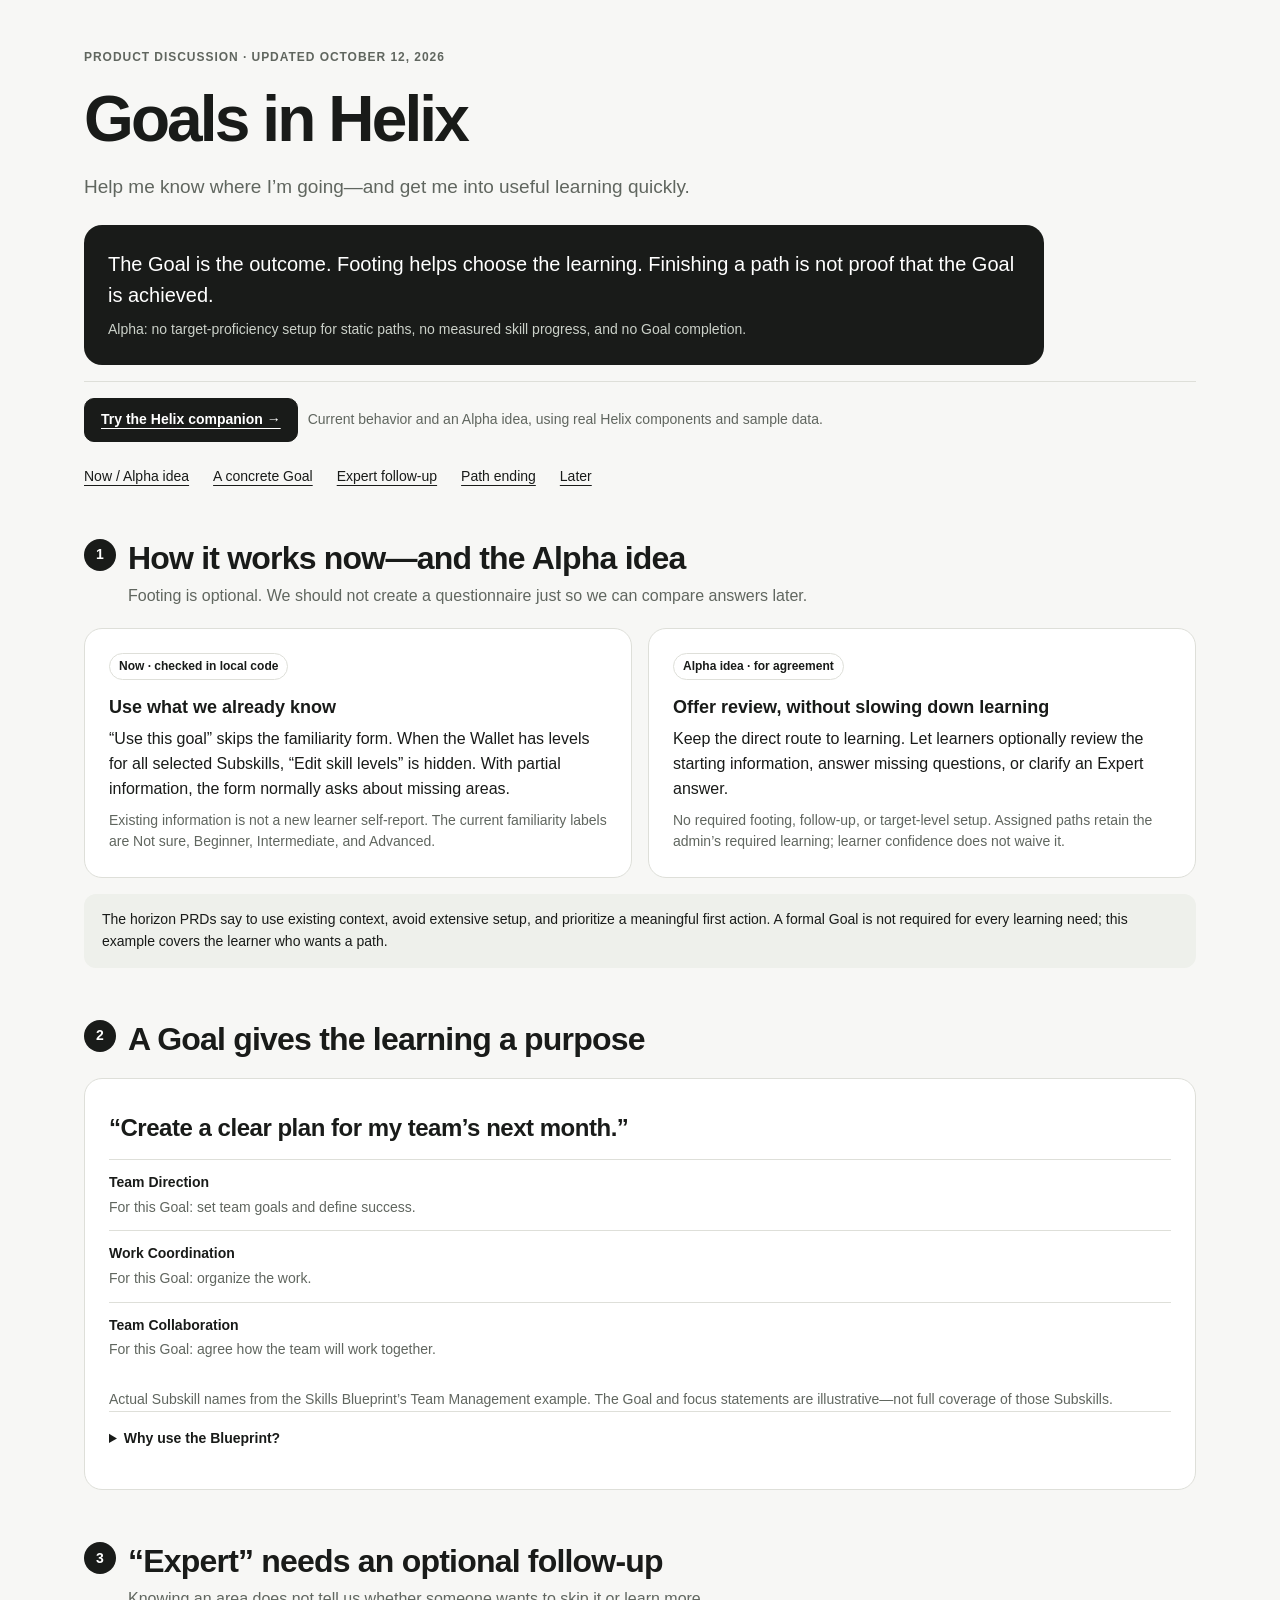
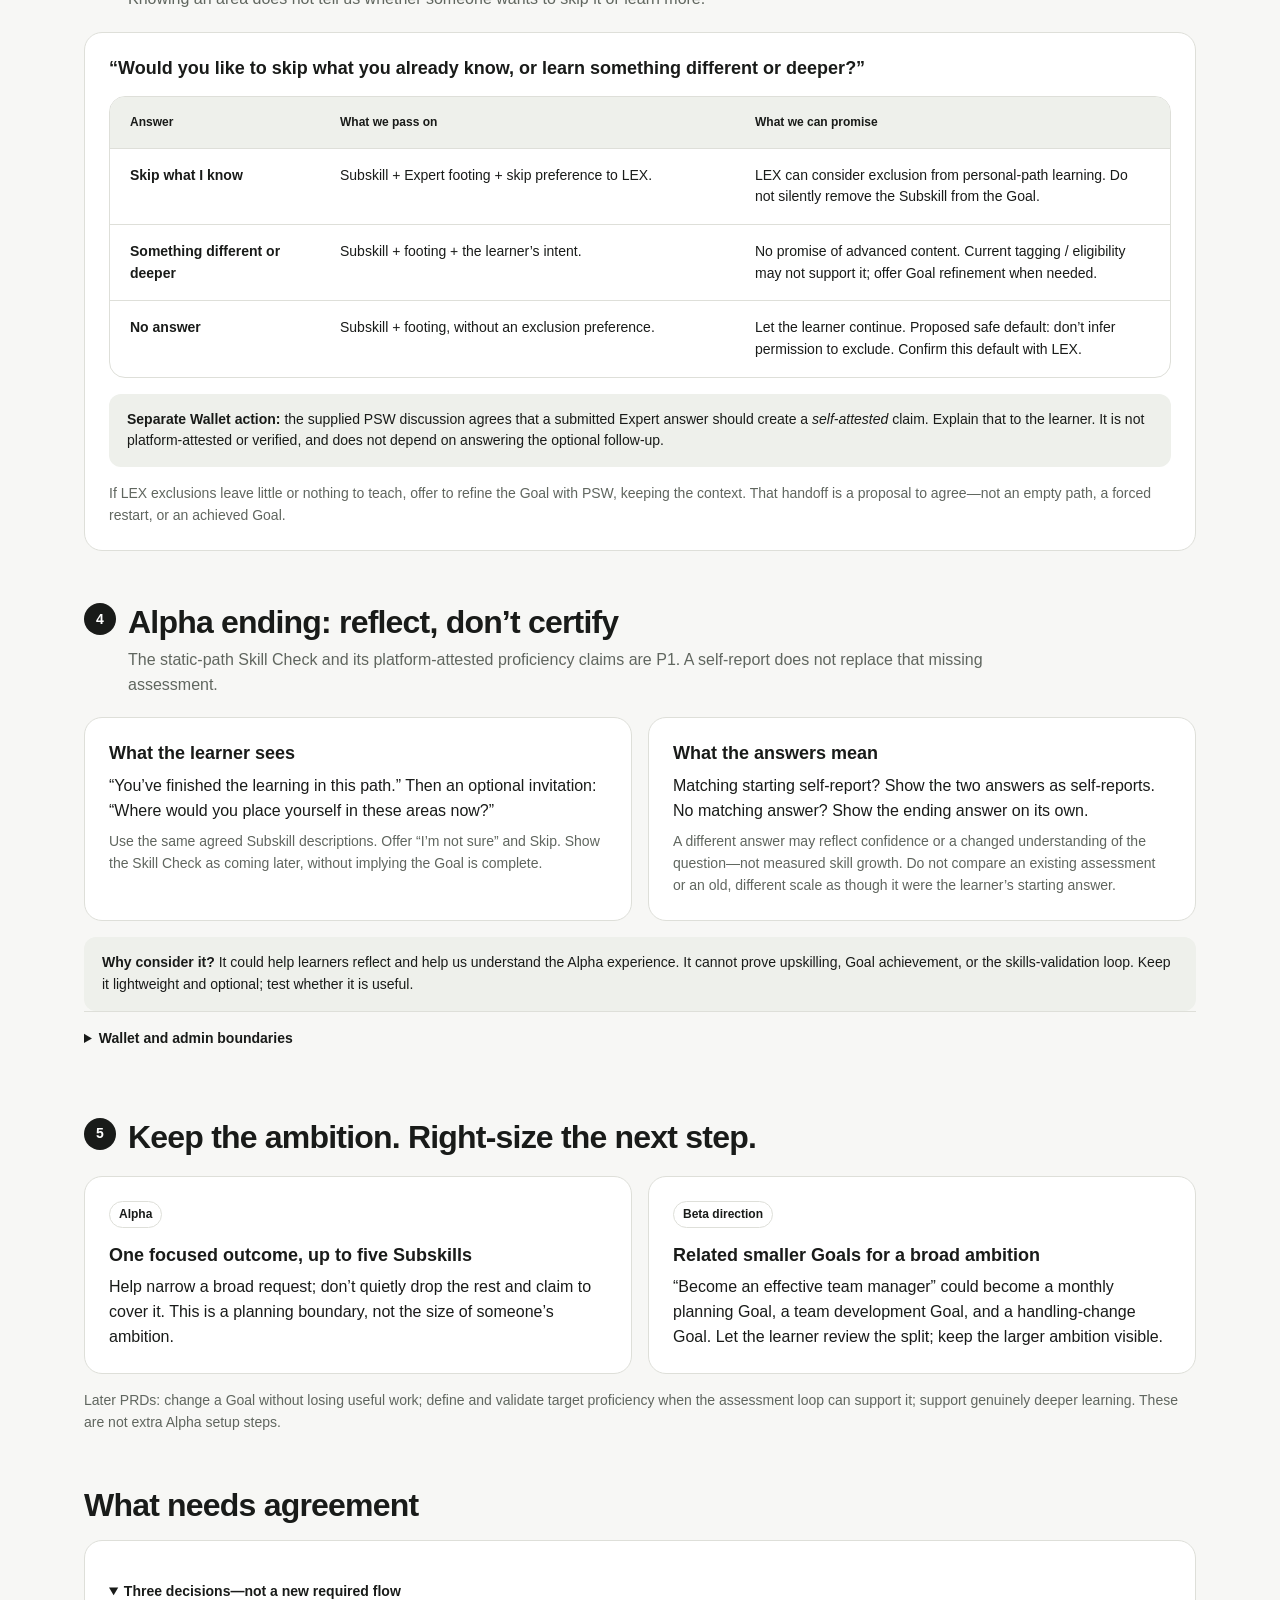
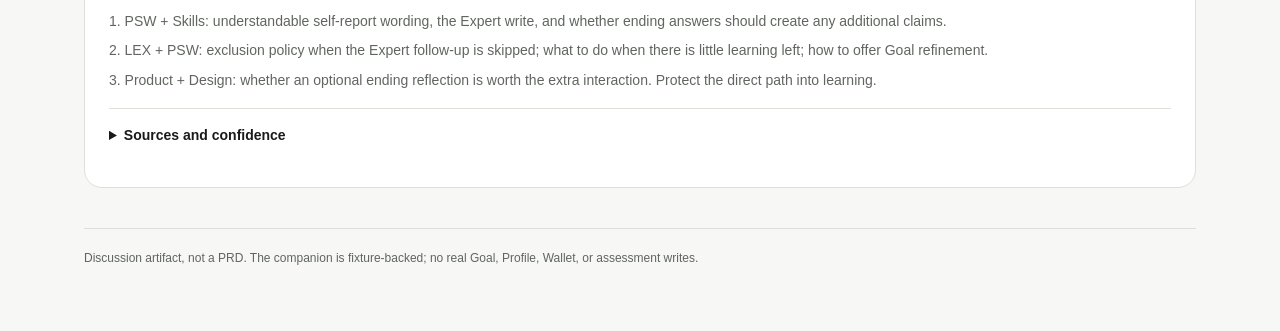
==== commit a940acd2: "Clarify optional footing and add Helix Alpha companion" ====
--- a/index.html
+++ b/index.html
@@ -111,272 +111,69 @@
   </style>
 </head>
 <body>
-  <main class="page">
-    <header>
-      <div class="eyebrow">Discussion artifact · Updated October 9, 2026</div>
-      <h1>Goals in Helix</h1>
-      <p class="lede">What do I want to be able to do? What do I need to learn? And what happens when my ambition is bigger—or changes?</p>
-      <div class="principle">A Goal is the outcome you want. Subskills describe the abilities it needs. A path is the learning chosen to help you get there.<small>Interactive product discussion—not a PRD or a working product. Alpha focuses the learning; it does not measure skill progress or mark Goals complete.</small></div>
-      <nav aria-label="Artifact sections"><a href="#goal-title">1. Meaning &amp; purpose</a><a href="#size-title">2. How big?</a><a href="#footing-title">3. Alpha: plan</a><a href="#alpha-title">4. Alpha: ending</a><a href="#change-title">5. Changing a Goal</a></nav>
-    </header>
-
-    <section aria-labelledby="goal-title">
-      <div class="heading"><span class="number">1</span><div><h2 id="goal-title">A Goal gives the learning a purpose</h2><p>“Learn management” names a topic. “Create a clear plan for my team’s next month” tells us what the learner wants to do with it.</p></div></div>
-      <div class="grid two">
-        <div class="card">
-          <div class="eyebrow">One example throughout</div>
-          <div class="mode" role="group" aria-label="Goal type"><button class="choice" data-mode="personal" aria-pressed="true">Personal Goal</button><button class="choice" data-mode="assigned" aria-pressed="false">Assigned static path</button></div>
-          <h3 class="goal-title">Create a clear plan for my team’s next month</h3>
-          <div class="goal-line"><strong>Team Direction</strong><span>For this Goal: set team goals and define what success looks like.</span></div>
-          <div class="goal-line"><strong>Work Coordination</strong><span>For this Goal: organize the work so people know what needs to happen.</span></div>
-          <div class="goal-line"><strong>Team Collaboration</strong><span>For this Goal: agree how the team will work together.</span></div>
-          <p class="small muted spaced">Subskill names from the Team Management example in the Skills Definition Framework. The Goal and its focus statements are proposed examples—not a claim to cover each whole Subskill.</p>
-          <details id="blueprint-example" class="spaced"><summary>See the actual Blueprint behind Team Direction</summary><div class="goal-line"><strong>Skill → Team Management</strong><span>The broader capability.</span></div><div class="goal-line"><strong>Subskill → Team Direction</strong><span>Turning organizational priorities into team goals, roles, decision rights, standards, and success measures.</span></div><div class="goal-line"><strong>Dimension → Goal and Measure Design</strong><span>A narrower part of Team Direction.</span></div><div class="goal-line"><strong>Learning objective</strong><span>“Define measurable success criteria for each team goal.”</span></div><p>Other Team Direction dimensions in the source are Priority Translation and Role and Decision Architecture. A check of one objective does not cover all of them. <a href="https://docs.google.com/document/d/1jS3ahKZrFTCPGWuWvCuCabw9u7vJa8mAWYZtAoYt0As/edit" target="_blank" rel="noopener">Source: Skills Definition Framework, draft September 23</a>.</p></details>
-          <div id="goal-context" class="note spaced" aria-live="polite"></div>
-        </div>
-        <div class="card">
-          <h3>Why it matters</h3>
-          <div class="goal-line spaced"><strong>For the learner</strong><span>Know why this learning is relevant and what it should help you do.</span></div>
-          <div class="goal-line"><strong>For the planner</strong><span>Choose content for a specific outcome, rather than everything about team management.</span></div>
-          <div class="goal-line"><strong>For judging success later</strong><span>Define what “able to do it” means. Finishing content alone cannot answer that.</span></div>
-          <div class="note spaced"><strong>Starting point / footing:</strong> “I need support to set team goals.”<br><strong>Target:</strong> “I want to set clear team goals reliably on real work.”<br><strong>Path:</strong> the learning that helps close that gap.</div>
-          <p class="small muted spaced">A target describes the capability needed for this Goal. Not everyone needs to become Advanced. Personal target-level collection still needs alignment; assigned targets come from the admin.</p>
-        </div>
-      </div>
-    </section>
-
-    <section aria-labelledby="size-title">
-      <div class="heading"><span class="number">2</span><div><h2 id="size-title">How big should a Goal be?</h2><p>Small enough to explain what the learner will be able to do. A broad ambition can need several focused Goals—not an arbitrary five-Subskill slice presented as the whole thing.</p></div></div>
-      <div class="grid two">
-        <div class="card"><span class="badge">Alpha · focused Goal</span><h3 class="spaced">One manageable outcome, up to five Subskills</h3><p class="small muted">Start with something like the monthly team plan. If the request is broader, help the learner choose and confirm a smaller outcome before planning.</p><p class="small muted">Five is the current planning boundary, not a definition of how big someone’s ambition can be. Do not quietly drop the rest or imply the smaller path covers it all.</p></div>
-        <div class="card"><span class="badge">Beta direction · broad Goal</span><h3 class="spaced">Keep the ambition; break down the work</h3><p class="small muted">Help the learner review smaller, related Goals. Each gets its own Subskills, targets, and path, while the larger Goal explains how they fit together.</p><p class="small muted">Use the Blueprint to examine the actual capability areas underneath each Subskill. Three Subskills can still contain a lot of learning. Consider effort, prerequisites, and coverage—not just the count.</p></div>
-      </div>
-      <div class="card spaced">
-        <span class="badge">Try a broader request</span><h3 class="goal-title">“I want to become an effective team manager.”</h3>
-        <div class="mode" role="group" aria-label="Broad Goal example"><button class="choice" data-horizon="alpha" aria-pressed="true">What Alpha does</button><button class="choice" data-horizon="beta" aria-pressed="false">How Beta could split it</button></div>
-        <div id="broad-result" aria-live="polite"></div>
-      </div>
-      <details class="spaced"><summary>What the learner should see before accepting a split</summary><p>The smaller outcomes, how each contributes to the larger Goal, their Subskills, suggested order, estimated effort where available, and assessment coverage or gaps. The learner can adjust the proposed split before accepting it. Do not invent estimates or imply the broad Goal is fully covered when it is not.</p><p>WIP stories: PRE-US-40, PRE-US-42, BET-US-38, BET-US-39. Decomposition is shown as Beta here per the current product direction; these rows are still marked Alpha in the sheet.</p></details>
-    </section>
-
-    <section aria-labelledby="footing-title">
-      <div class="heading"><span class="number">3</span><div><h2 id="footing-title">Alpha: use the starting point to plan</h2><p>Footing has two jobs: help select appropriate content, and let the learner say what they already know and want to focus on. A level alone does not tell us what they want to leave out.</p></div></div>
-      <div class="note spaced"><strong>The personal Goal flow:</strong> describe the outcome → review the Subskills → share a starting level → confirm the Goal → get a path.<br>Explain upfront: “This learning helps you work toward your Goal. Goal achievement checking is not available in Alpha.”</div>
-      <div class="note spaced"><strong>Three different answers:</strong><br>Starting level: “Where am I now?” → helps choose learning.<br>Target level: “Where do I want to get to?” → defines the intended Goal.<br>Ending self-report: “Where do I think I am now?” → supports reflection.<br><span class="muted">Target-setting for personal Goals is the intended direction; its Alpha scope still needs agreement. Assigned targets come from the admin.</span></div>
-      <details class="spaced"><summary>Will learners understand the proficiency levels?</summary><p>That is an open question, not something the shared labels solve. Skills has raised concerns about the reliability of self-claims and their usefulness to employers. Use plain-language descriptions of what a learner can do, aligned with Skills’ Subskill definitions, and test whether learners interpret them as intended.</p><p>For Team Direction, a question to test is “Can you set clear team goals, roles, and success measures?” This is a wording exploration, not a new proficiency scale or an approved mapping. Use the same agreed wording at the beginning and end. The four levels below come from the September measurement brief. Their use for self-reporting and current rollout status still need Skills confirmation. “I’m not sure” and skipping are not levels.</p></details>
-      <details class="spaced"><summary>Where the four levels come from</summary><p>The <a href="https://docs.google.com/document/d/12o4OFNM0XOUTgC1MVASEss0sTX7nu6P6uD42L1w2iJw/edit" target="_blank" rel="noopener">Skill Measurement Data: Product Brief, section 02</a> proposes Foundational, Developing, Proficient, and Advanced for current and target proficiency. Descriptions in this demo paraphrase that brief as self-report options; they are not validated questions or evidence of mastery.</p><p>The Blueprint supplies the scope of the capability. It does not supply these four proficiency thresholds. Blueprint ordering, course difficulty, and trust categories such as platform-attested are not proficiency levels. The brief’s older delivery assumptions do not override the current Alpha boundary.</p></details>
-      <div id="assigned-boundary" class="card" hidden><span class="badge">Assigned static path · Alpha</span><h3 class="spaced">The admin already set the Goal and path</h3><p class="muted">Keep the assigned Subskills, targets, and required content. We are not adding learner target-setting or pre-start path personalization here. A learner’s confidence does not waive the assignment or its requirements.</p><p class="small">Switch to Personal Goal above to explore the proposed footing flow. End-of-path reflection is still shown below as an idea for discussion.</p></div>
-      <div id="personal-footing">
-        <div class="grid two">
-          <div class="card">
-            <span class="badge">Try the proposal · sample answers prefilled</span>
-            <h3 class="spaced">Where would you place yourself in each area today?</h3>
-            <p class="small muted">Choose the description that best fits what you can do across the named Subskill—not just one task. The levels below use the measurement brief’s proposed meanings. You can say you’re unsure.</p>
-            <div id="skill-list"></div>
-            <div class="bar"><button id="review" class="primary">Review Goal and planning choices</button><button id="skip" class="secondary">Skip answers</button></div>
-            <p id="helper" class="small muted spaced" role="status"></p>
-          </div>
-          <div class="stack">
-            <div class="card" id="impact" aria-live="polite"></div>
-            <div class="card" id="handoff" hidden aria-live="polite"></div>
-          </div>
-        </div>
-        <div class="note spaced"><strong>Proposed place in the experience:</strong> draft Goal → starting-point answers → clarify any requested scope change → confirm the Goal → plan. Removing a Subskill changes the Goal’s scope; it never counts as achieving that Subskill.</div>
-      </div>
-      <div class="grid three spaced">
-        <div class="card"><h3>Keep the detail</h3><p class="small muted">Pass each Subskill’s selected proficiency level, marked self-reported, and the learner’s intent to the planner. Preserve the level’s meaning. “Unsure” and no answer remain distinct. Keep any supplied target separate.</p></div>
-        <div class="card"><h3>Respect selectable content</h3><p class="small muted">Select relevant items where supported. If only a whole Course is selectable, consider all the needed coverage before excluding it. Course-level tags are supporting metadata, not learner proficiency.</p></div>
-        <div class="card"><h3>Keep uncertainty visible</h3><p class="small muted">“Advanced” does not automatically mean exclude or verified. “Check first” depends on assessment availability. If suitable content or a check is missing, explain that limitation.</p></div>
-      </div>
-    </section>
-
-    <section aria-labelledby="alpha-title">
-      <div class="heading"><span class="number">4</span><div><h2 id="alpha-title">Alpha: ask again, without claiming proof</h2><p>Without an end-of-path assessment, ask learners to report the same Subskill proficiency again. Compare their answers—not measured ability. Any platform-attested evidence stays separate.</p></div></div>
-      <div class="note warning"><strong>No Goal completion in Alpha.</strong> No result in this experience completes the Goal. There is no measured skill-progress view either. A learner can rate themselves again to see how their own view has changed—not to prove a proficiency increase.</div>
-      <div class="grid two spaced">
-        <div class="card">
-          <span class="badge">Try the ending · all results are illustrative</span>
-          <div class="spaced"><label for="path-state">Learning activity</label><select id="path-state"><option value="finished">Required path items finished</option><option value="ongoing">Learning still in progress</option></select></div>
-          <div class="spaced"><label for="evidence-state">Evidence returned by LEX / Skills · illustrative</label><select id="evidence-state"><option value="unavailable">No platform-attested evidence available</option><option value="passed">Platform-attested evidence for a limited task</option><option value="not-passed">Check criteria not met; no attestation</option></select></div>
-          <p class="small muted spaced">This explores how to display a result if supplied. Finishing the path or passing an ordinary quiz does not automatically create platform attestation.</p>
-          <div id="reflection-form" class="spaced"></div>
-        </div>
-        <div class="card" id="alpha-result" aria-live="polite"></div>
-      </div>
-      <div class="grid two spaced" id="self-report-tradeoff">
-        <div class="card"><h3>What we can learn in Alpha</h3><p class="small muted">Whether learners understand the questions, find the selected content appropriate, and report a different starting and ending level. This is useful feedback about the experience—not a reliable measure of how much they learned.</p></div>
-        <div class="card"><h3>What this leaves unresolved</h3><p class="small muted">It gives admins no dependable proof that a learner can do the work. Repeating the question does not fix inaccurate self-ratings or prove the skills-development promise. Even the meaning of a level may become clearer after learning.</p></div>
-      </div>
-      <div class="note warning spaced" id="wallet-boundary"><strong>Proposed boundary: an answer here is not automatically a Wallet claim.</strong> Use it for planning and learner reflection. Whether it should become a persistent self-claim—or be shared with admins—needs a separate decision with Skills / PSW. Do not use it as employer-facing proof or overwrite platform-attested evidence.</div>
-      <div class="note spaced"><strong>Copy idea:</strong> “You’ve finished the learning in this path. Where would you place yourself in each area today? Compare your answers with where you started. These are your own ratings, not a measurement of skill progress. Goal achievement checking is not available in Alpha.”<br><span class="muted">The agreed end-of-path assessment placeholder is “coming soon.” It does not award attestation or complete the Goal.</span></div>
-      <details class="spaced"><summary>What would Goal completion mean later?</summary><p>Evidence that the learner meets the agreed target for every required Subskill—not simply finishing learning. Define what the evidence must cover before calling a Goal achieved. Platform-attested is an evidence category, not a proficiency level; a partial result cannot prove a whole Goal.</p><p>This is the future product definition, not a promise that Goal validation ships with Beta decomposition. Grouping smaller Goals and proving they were achieved are different pieces of work.</p></details>
-    </section>
-
-    <section aria-labelledby="change-title">
-      <div class="heading"><span class="number">5</span><div><h2 id="change-title">Later: let the Goal change with the learner</h2><p>Changing the outcome is different from swapping a course. Show what changes, what stays, and what work carries over before asking the learner to confirm.</p></div></div>
-      <div class="card">
-        <span class="badge">Future exploration · not Alpha</span>
-        <div class="spaced"><label for="goal-change">What does the learner want to change?</label><select id="goal-change"><option value="content">“Same team plan, but a different course.”</option><option value="scope">“I also want to coach someone who is struggling.”</option><option value="direction">“Actually, I want to focus on resolving team conflict.”</option></select></div>
-        <div id="change-result" class="spaced" aria-live="polite"></div>
-      </div>
-      <div class="note spaced"><strong>Preserve the learner’s work:</strong> review the revised outcome, Subskills, and targets; explain the effect on remaining learning; keep relevant completed work and history. Do not replace the current path until the learner confirms. Assigned Goals keep the admin’s permissions and requirements.</div>
-      <details class="spaced"><summary>How this maps to the WIP stories</summary><p>BET-US-53 covers reviewing a replacement path when an edited Goal no longer fits the current one. GA-US-04 covers changing a Goal’s title or Subskills while continuing a suitable existing path. GA-US-06 covers pausing, resuming, replacing, or reprioritizing Goals without losing history or affecting other Goals. BET-FND-02 preserves path versions and completed work. These are follow-up PRDs, not added Alpha requirements.</p></details>
-    </section>
-
-    <section aria-labelledby="decisions-title">
-      <div class="heading"><span class="number">?</span><div><h2 id="decisions-title">What still needs alignment?</h2><p>The direction is clear. These details need agreement before the experience is committed.</p></div></div>
-      <div class="card">
-        <details><summary>1. Targets and future Goal achievement</summary><p>Agree the target capability for each required Subskill and the evidence needed to establish it. Keep that definition consistent while Alpha exposes the validation gap. Product, Skills, Assessments, and Enterprise need the same meaning.</p></details>
-        <details><summary>2. The LEX ending</summary><p>Without an end-of-path assessment, ask for a second self-report using the same Subskills and proficiency descriptions. Show any platform-attested evidence separately, only when supplied by LEX / Skills. Neither completes the Goal in Alpha. The end-of-path assessment itself is a coming-soon placeholder.</p></details>
-        <details><summary>3. Target proficiency and planning</summary><p>Keep admin-provided targets. Do not add learner target-setting to assigned static paths. Agree whether personal Goal creation needs a clearer expected capability now, and what target proficiency collection belongs in follow-up work. Footing adjusts the route; it does not silently change the destination.</p></details>
-        <details><summary>4. Understandable levels, useful signals, and the Wallet boundary</summary><p>Confirm the measurement brief’s four-level vocabulary with Skills, then test the self-report wording against actual Blueprint scope. Align before-and-after wording, allow uncertain or skipped answers, and do not assume ratings are comparable across learners. Decide separately whether these responses should become Wallet self-claims and who may see them. Their enterprise value is unproven.</p></details>
-        <details><summary>5. What proves the end-to-end loop works?</summary><p>Distinguish an Alpha experience that communicates the gap from a tested system that validates Goal targets. Reflection may be useful feedback, but it does not establish that assessment, proficiency calculation, and Goal achievement are connected.</p></details>
-        <details><summary>6. Broad Goals and later edits</summary><p>Confirm Beta decomposition scope and reconcile the WIP milestone labels. Define how a larger Goal preserves its meaning across smaller Goals, how coverage gaps are shown, and what users can change. Goal editing and validation belong in follow-up PRDs with their own scope.</p></details>
-      </div>
-      <details class="spaced"><summary>Sources and limits</summary><p>Based on the October 9 discussion, the follow-up product direction, and the <a href="https://docs.google.com/spreadsheets/d/1SUMPsEsG_vWCunib4RkOWGbvNgDkZuqoScKDf2u0x84/edit?gid=1609163590#gid=1609163590" target="_blank" rel="noopener">WIP User Stories V2</a>, read October 9. PRE-US-01 / 37 describe concrete Goals and Subskills; PRE-US-04 / 31 / 39 cover reviewing the starting point and scope before planning. The decomposition and editing stories are listed in their sections above.</p><p>WIP milestones are not delivery confirmation. Broad Goal decomposition is shown as Beta per the latest product direction, despite Alpha labels on several source rows. The later meeting selected a coming-soon end-of-path assessment and ruled out deriving skill progress from static-path activity.</p><p>Blueprint grounding: <a href="https://docs.google.com/document/d/1-RWdOSZdJYEKSSBxooqgyUO_mv-avVhsfGq6sPNdFx8/edit" target="_blank" rel="noopener">Skills Technical Homebase</a> and its linked <a href="https://docs.google.com/document/d/1jS3ahKZrFTCPGWuWvCuCabw9u7vJa8mAWYZtAoYt0As/edit" target="_blank" rel="noopener">Skills Definition Framework</a> (draft September 23). The Team Management names and Team Direction hierarchy come from the framework; our Goal, groupings, and task scenarios are proposals. Level names and meanings come separately from <a href="https://docs.google.com/document/d/12o4OFNM0XOUTgC1MVASEss0sTX7nu6P6uD42L1w2iJw/edit" target="_blank" rel="noopener">Skill Measurement Data: Product Brief</a> (September 17). The sources are evolving: they establish the basis, not confirmation of a shipped scale, approved self-report questions, or full assessment coverage.</p></details>
-    </section>
-    <footer>Interactive discussion artifact · Example data only · Your choices stay in this browser tab and reset on reload. No Goal, Wallet, or assessment records are changed.</footer>
-  </main>
-  <script>
-    const broadGoals = [
-      {title:'Set up the team’s month', outcome:'Create the monthly team plan from our example.', skills:'Team Direction · Work Coordination · Team Collaboration', contribution:'Give the team shared goals, clear work, and a way to collaborate.'},
-      {title:'Support performance and growth', outcome:'Support team members in meeting expectations and developing their capabilities.', skills:'Performance Accountability · Capability Development', contribution:'Help people deliver and develop, beyond organizing the work.'},
-      {title:'Handle challenges and change', outcome:'Help the team handle issues, digital responsibilities, and change.', skills:'Team Issue Resolution · Responsible Digital Management · Change Leadership', contribution:'Address responsibilities that the first monthly-plan Goal does not cover.'}
-    ];
-    let horizon = 'alpha', broadIndex = 0;
-    function renderBroadGoal() {
-      document.querySelectorAll('[data-horizon]').forEach(b => b.setAttribute('aria-pressed', String(b.dataset.horizon === horizon)));
-      const goal = broadGoals[broadIndex];
-      document.getElementById('broad-result').innerHTML = horizon === 'alpha'
-        ? '<div class="note"><strong>Help choose a focused first Goal.</strong><p>“That includes setting direction, supporting people, and handling change. Would you like to start with a clear plan for next month?”</p></div><div class="goal-line spaced"><strong>What this path would cover</strong><span>Setting team goals, coordinating work, and agreeing how to collaborate.</span></div><div class="goal-line"><strong>What it would not cover</strong><span>Performance development, issue resolution, and change leadership. Confirm the narrower outcome; do not present it as the full management Goal.</span></div><p class="small muted spaced">Alpha does not create a linked family of Goals in this proposal.</p>'
-        : `<div class="note"><strong>Broad Goal: become an effective team manager</strong><p>Propose three connected Goals, each with its own path. Review the split with the learner before creating them.</p></div><div class="mode" role="group" aria-label="Smaller Goals">${broadGoals.map((g,i) => `<button class="choice" data-child-goal="${i}" aria-pressed="${i === broadIndex}">${i + 1}. ${g.title}</button>`).join('')}</div><div class="card"><span class="badge">Smaller Goal ${broadIndex + 1} · illustrative</span><h3 class="spaced">${goal.outcome}</h3><div class="goal-line spaced"><strong>Its Subskills</strong><span>${goal.skills}</span></div><div class="goal-line"><strong>Why it belongs</strong><span>${goal.contribution}</span></div><p class="small muted">Its own path, with targets and effort to review. These eight Subskill names come from the source’s Team Management example; grouping them into these three Goals is our proposal, not an approved Blueprint mapping.</p></div><p class="small muted spaced">Keep the broad Goal visible across paths. Show learning activity without converting it into a percentage of skill achievement. Missing outcome coverage stays explicit.</p>`;
-    }
-    function renderGoalChange() {
-      const choice = document.getElementById('goal-change').value;
-      const examples = {
-        content:'<h3>Keep the Goal; change the learning</h3><p class="small muted">The outcome and Subskills stay the same. Review a suitable course replacement and how it affects the remaining path. A content preference is not a new Goal.</p>',
-        scope:'<h3>Review the bigger outcome before replanning</h3><p class="small muted">Coaching adds work beyond the original team plan. Show the added Subskills and effort. If the Goal is now too broad, propose a separate, linked Goal. Keep the existing path if it still fits; otherwise preview a replacement and what completed work carries over.</p>',
-        direction:'<h3>Make the new direction an explicit choice</h3><p class="small muted">Offer a team-conflict Goal and explain how it differs from the monthly plan. Let the learner choose what to pause or replace. Preserve the previous Goal’s history and useful completed work; do not silently rewrite it or change other Goals.</p>'
-      };
-      document.getElementById('change-result').innerHTML = examples[choice];
-    }
-    // Proposed four-level vocabulary from Skill Measurement Data: Product Brief, section 02.
-    // Both entry points share this list; uncertainty is not a proficiency level.
-    const proficiencyLevels = ['Foundational','Developing','Proficient','Advanced'];
-    const levelMeanings = {
-      'I’m not sure':'I cannot confidently choose a level yet.',
-      Foundational:'I can do this with support and a worked example.',
-      Developing:'I can do this unaided, but it takes deliberate effort.',
-      Proficient:'I can do this reliably on a real task.',
-      Advanced:'I can do this in unfamiliar conditions, repeatedly, or in a new domain.'
-    };
-    const levels = ['I’m not sure', ...proficiencyLevels];
-    const skills = ['Team Direction','Work Coordination','Team Collaboration'];
-    const state = { mode:'personal', answers:['Developing','Foundational','Advanced'], intents:{}, active:2, reviewed:false, ending:{}, path:'finished', evidence:'unavailable' };
-    const intentData = {
-      deeper:['Go deeper','Keep this Subskill; look for learning relevant to what I still need.'],
-      check:['Check first','Explore a short check, where one is available.'],
-      remove:['Remove from my Goal','Propose removing this Subskill before I confirm my personal Goal.']
-    };
-    const included = i => state.mode === 'assigned' || !(state.answers[i] === 'Advanced' && state.intents[i] === 'remove');
-    const pending = () => state.mode === 'personal' && skills.some((_,i) => state.answers[i] === 'Advanced' && !state.intents[i]);
-    const empty = () => skills.every((_,i) => !included(i));
-    function action(i) {
-      if (!included(i)) return 'Remove from the proposed Goal; no achievement claimed';
-      if (state.mode === 'assigned') return 'Keep admin scope, targets, and required content';
-      const answer = state.answers[i];
-      if (answer === null) return 'No answer; do not infer a proficiency level';
-      if (answer === 'I’m not sure') return 'Uncertain starting point; avoid assuming prior knowledge';
-      if (answer === 'Foundational') return 'Include relevant foundations and prerequisites';
-      if (answer === 'Developing') return 'Reduce repeated basics; prioritize application';
-      if (answer === 'Proficient') return 'Focus on the Goal’s specific context and any remaining needs; do not exclude automatically';
-      if (state.intents[i] === 'deeper') return 'Look for relevant depth; keep the agreed target';
-      if (state.intents[i] === 'check') return 'Check availability before promising an assessment';
-      return 'Clarify intent; keep the Subskill until the learner chooses';
-    }
-    function learnerCopy(i) {
-      const a = state.answers[i], intent = state.intents[i];
-      if (a === null) return 'You can continue without an answer. We’ll keep the Goal’s scope and avoid assuming what you already know.';
-      if (a === 'I’m not sure') return 'That’s okay. We’ll include useful foundations and help you find a starting point.';
-      if (a === 'Foundational') return 'We’ll look for the foundations you need before applying this area to your Goal.';
-      if (a === 'Developing') return 'We’ll prioritize application and avoid repeating introductions where the available content allows it.';
-      if (a === 'Proficient') return 'We’ll focus on what your particular Goal still needs. Reporting reliable performance does not automatically remove this area.';
-      if (intent === 'deeper') return 'We’ll keep this area and look for material that helps you move toward your Goal. If you want a different outcome, let’s clarify the Goal first.';
-      if (intent === 'check') return 'A short check could help us choose a starting point. We’ll need to confirm a suitable check is available.';
-      if (intent === 'remove') return 'This area will be removed when you confirm the revised personal Goal. Removing it does not mark it achieved.';
-      return 'You know this area well. Do you want to go deeper, check your understanding, or leave it out of this personal Goal?';
-    }
-    function renderFooting() {
-      document.getElementById('personal-footing').hidden = state.mode === 'assigned';
-      document.getElementById('assigned-boundary').hidden = state.mode !== 'assigned';
-      document.querySelectorAll('[data-mode]').forEach(b => b.setAttribute('aria-pressed', String(b.dataset.mode === state.mode)));
-      document.getElementById('goal-context').innerHTML = state.mode === 'personal'
-        ? '<strong>Personal Goal:</strong> the learner confirms the outcome and scope. Footing uses self-reported Subskill proficiency levels to shape planning before that confirmation. Goal completion is not available in Alpha.'
-        : '<strong>Assigned static path:</strong> the admin supplies the Goal, its targets, and the approved path. Alpha does not ask the learner to set new targets or personalize this path before starting.';
-      document.getElementById('skill-list').innerHTML = skills.map((skill,i) => `<div class="skill ${i === state.active ? 'active' : ''}" role="group" aria-label="Self-reported starting level: ${skill}"><p class="skill-label">${skill}</p><div class="choices">${levels.map(level => `<button class="choice" data-skill="${i}" data-level="${level}" aria-pressed="${state.answers[i] === level}" title="${levelMeanings[level]}">${level}</button>`).join('')}</div><p class="level-description">${state.answers[i] ? levelMeanings[state.answers[i]] : 'No answer—no level inferred.'}</p></div>`).join('');
-      const i = state.active;
-      document.getElementById('impact').innerHTML = `<span class="badge">Proposed planning response</span><h3 class="spaced">${skills[i]}</h3><div class="note spaced"><span class="label">What the learner sees</span>${learnerCopy(i)}</div>${state.answers[i] === 'Advanced' ? `<div class="stack spaced">${Object.entries(intentData).map(([key,[title,body]]) => `<button class="intent" data-intent="${key}" aria-pressed="${state.intents[i] === key}"><strong>${title}</strong><span>${body}</span></button>`).join('')}</div>` : ''}<div class="spaced"><span class="label">What goes to Path Planning</span><p class="small">${action(i)}. Keep the response attached to this Subskill and label it self-reported.</p></div>`;
-      document.getElementById('review').disabled = pending() || empty();
-      document.getElementById('helper').textContent = empty() ? 'All Subskills are removed. Revisit the Goal or keep an area to work on; this is not a completed Goal.' : pending() ? 'Clarify the Advanced answer before confirming this example.' : 'Review the scope and planning choices before confirming the Goal.';
-      const handoff = document.getElementById('handoff');
-      handoff.hidden = !state.reviewed;
-      handoff.innerHTML = '<h3>Goal and planning summary</h3>' + skills.map((skill,i) => `<div class="handoff-row"><strong>${skill}</strong><span>Starting level: ${state.answers[i] ?? 'No answer'} · self-reported<br>${action(i)}</span></div>`).join('') + '<p class="small spaced">Send the confirmed scope, each remaining Subskill’s selected level and intent, available evidence with its source, and any supplied target. Use the same Subskill level definitions at the LEX ending. Do not infer a target, skill progress, or Goal completion from these answers.</p>';
-    }
-    function renderReflection() {
-      const form = document.getElementById('reflection-form');
-      if (state.path !== 'finished') { form.innerHTML = '<div class="note">End-of-path reflection appears after the required learning is finished.</div>'; return; }
-      if (empty()) { form.innerHTML = '<div class="note warning">Revisit the Goal first. Removing every Subskill cannot create a finished or achieved Goal.</div>'; return; }
-      form.innerHTML = '<h3>Where would you place yourself in each area today?</h3><p class="small muted">Optional self-report using the same Subskills and level descriptions as footing. There is no expected increase. This is not automatically a Wallet claim and does not change platform-attested evidence.</p>' + skills.map((skill,i) => !included(i) ? '' : `<div class="reflect"><label for="ending-${i}">${skill}</label><p class="before">At the start: ${state.mode === 'assigned' ? 'Not collected in this assigned-path example' : state.answers[i] ?? 'Not answered'}</p><select id="ending-${i}" data-ending="${i}"><option value="">Skip / no answer</option>${levels.map(level => `<option value="${level}" ${state.ending[i] === level ? 'selected' : ''}>${level} — ${levelMeanings[level]}</option>`).join('')}</select></div>`).join('');
-    }
-    function renderEnding() {
-      const ready = state.path === 'finished' && !empty();
-      const reflections = skills.map((skill,i) => {
-        if (!included(i) || !state.ending[i]) return '';
-        const before = state.mode === 'assigned' ? null : state.answers[i], after = state.ending[i];
-        let note = 'Self-report only; no measured proficiency change.';
-        if (before === null || before === 'I’m not sure' || after === 'I’m not sure') note = 'No comparable proficiency change can be inferred from these answers.';
-        else if (before === after) note = 'The learner chose the same label. This does not tell us whether learning occurred.';
-        else if (levels.indexOf(after) < levels.indexOf(before)) note = 'The learner now rates themselves lower. Offer support; do not treat this as measured skill loss.';
-        else note = 'The learner now rates themselves higher. This is reported confidence, not proven skill growth.';
-        return `<div class="result"><strong>${skill}</strong><p>You rated yourself: ${before ?? 'No starting answer'} → ${after}</p><p>${note}</p></div>`;
-      }).join('');
-      const assessed = included(0);
-      let assessment = 'No platform-attested evidence available in this example. Finishing the learning and submitting a self-report do not create attestation.';
-      let next = 'Review your own before-and-after ratings or keep practicing. End-of-path assessment: coming soon. Goal completion is not available in Alpha.';
-      if (state.evidence === 'passed') {
-        assessment = 'Platform-attested · illustrative result supplied by LEX / Skills: defined measurable success criteria for a team goal. This supports a claim about that assessed task only, not the whole Team Direction Subskill or monthly-plan Goal. It shows neither skill progress nor Goal completion. This status is supplied, not inferred from a pass score.';
-        next = 'Review what the evidence covers and, separately, compare your self-ratings. End-of-path assessment: coming soon. Goal completion is not available in Alpha.';
-      }
-      if (state.evidence === 'not-passed') {
-        assessment = 'No platform attestation from this check. The learner did not yet define measurable success criteria for a team goal. This does not establish a level or progress for the full Subskill. Any self-report remains separate.';
-        next = 'Show the feedback and relevant practice; offer a retry where supported.';
-      }
-      if (!assessed && state.evidence !== 'unavailable') assessment += ' That Subskill was removed from this personal Goal, so this result does not validate a remaining target.';
-      if (!ready) next = empty() ? 'Revisit the Goal’s scope before planning more learning.' : 'Continue the path from the next required item.';
-      document.getElementById('alpha-result').innerHTML = `<span class="badge">Learner reflection · not an admin proficiency report</span><h3 class="spaced">${empty() ? 'Revisit your Goal' : ready ? 'You’ve finished the learning in this path' : 'Keep learning toward your Goal'}</h3><div class="status-grid"><div class="status"><span>Learning activity</span><strong>${empty() ? 'No learning scope' : ready ? 'Path finished' : 'In progress'}</strong></div><div class="status"><span>Goal completion</span><strong>Not available in Alpha</strong><p>Neither attested evidence nor self-reports complete the Goal.</p></div></div><div class="note"><span class="label">Platform-attested evidence · separate from your ratings</span>${assessment}</div>${ready ? `<span class="label spaced">Your self-reports · not measured skill progress</span><div class="result-list">${reflections || '<p class="small muted">No ending self-report yet. Skipping this question does not undo finished learning or change platform-attested evidence.</p>'}</div><p class="small muted">These answers do not automatically become Wallet claims.</p>` : ''}<div class="spaced"><span class="label">What next?</span><p class="small">${next}</p></div>${state.mode === 'assigned' ? '<p class="small muted spaced">Assignment requirements stay in place. Finishing the learning items does not certify proficiency or compliance.</p>' : ''}`;
-    }
-    function render() { renderFooting(); renderReflection(); renderEnding(); }
-    document.addEventListener('click', event => {
-      const horizonButton = event.target.closest('[data-horizon]');
-      if (horizonButton) { horizon = horizonButton.dataset.horizon; renderBroadGoal(); return; }
-      const childGoal = event.target.closest('[data-child-goal]');
-      if (childGoal) { broadIndex = Number(childGoal.dataset.childGoal); renderBroadGoal(); return; }
-      const mode = event.target.closest('[data-mode]');
-      if (mode) { state.mode = mode.dataset.mode; state.reviewed = false; state.ending = {}; render(); return; }
-      const level = event.target.closest('[data-level]');
-      if (level) { const i = Number(level.dataset.skill); state.answers[i] = level.dataset.level; state.active = i; state.reviewed = false; delete state.ending[i]; if (state.answers[i] !== 'Advanced') delete state.intents[i]; render(); return; }
-      const intent = event.target.closest('[data-intent]');
-      if (intent) { state.intents[state.active] = intent.dataset.intent; state.reviewed = false; delete state.ending[state.active]; render(); }
-    });
-    document.getElementById('review').addEventListener('click', () => { state.reviewed = true; renderFooting(); document.getElementById('handoff').scrollIntoView({behavior:'smooth',block:'nearest'}); });
-    document.getElementById('skip').addEventListener('click', () => { state.answers = [null,null,null]; state.intents = {}; state.ending = {}; state.reviewed = false; render(); });
-    document.getElementById('path-state').addEventListener('change', e => { state.path = e.target.value; renderReflection(); renderEnding(); });
-    document.getElementById('evidence-state').addEventListener('change', e => { state.evidence = e.target.value; renderEnding(); });
-    document.getElementById('reflection-form').addEventListener('change', e => { if (e.target.matches('[data-ending]')) { state.ending[Number(e.target.dataset.ending)] = e.target.value; renderEnding(); } });
-    document.getElementById('goal-change').addEventListener('change', renderGoalChange);
-    renderBroadGoal();
-    renderGoalChange();
-    render();
-  </script>
+<main class="page">
+<header>
+  <div class="eyebrow">Product discussion · Updated October 12, 2026</div>
+  <h1>Goals in Helix</h1>
+  <p class="lede">Help me know where I’m going—and get me into useful learning quickly.</p>
+  <div class="principle">The Goal is the outcome. Footing helps choose the learning. Finishing a path is not proof that the Goal is achieved.<small>Alpha: no target-proficiency setup for static paths, no measured skill progress, and no Goal completion.</small></div>
+  <div class="bar"><a class="primary" href="./companion.html">Try the Helix companion →</a><span class="small muted">Current behavior and an Alpha idea, using real Helix components and sample data.</span></div>
+  <nav aria-label="Artifact sections"><a href="#now">Now / Alpha idea</a><a href="#goal">A concrete Goal</a><a href="#expert">Expert follow-up</a><a href="#ending">Path ending</a><a href="#later">Later</a></nav>
+</header>
+<section id="now" aria-labelledby="now-title">
+  <div class="heading"><span class="number">1</span><div><h2 id="now-title">How it works now—and the Alpha idea</h2><p>Footing is optional. We should not create a questionnaire just so we can compare answers later.</p></div></div>
+  <div class="grid two">
+    <div class="card"><span class="badge">Now · checked in local code</span><h3 class="spaced">Use what we already know</h3><p>“Use this goal” skips the familiarity form. When the Wallet has levels for all selected Subskills, “Edit skill levels” is hidden. With partial information, the form normally asks about missing areas.</p><p class="small muted">Existing information is not a new learner self-report. The current familiarity labels are Not sure, Beginner, Intermediate, and Advanced.</p></div>
+    <div class="card"><span class="badge">Alpha idea · for agreement</span><h3 class="spaced">Offer review, without slowing down learning</h3><p>Keep the direct route to learning. Let learners optionally review the starting information, answer missing questions, or clarify an Expert answer.</p><p class="small muted">No required footing, follow-up, or target-level setup. Assigned paths retain the admin’s required learning; learner confidence does not waive it.</p></div>
+  </div>
+  <div class="note spaced">The horizon PRDs say to use existing context, avoid extensive setup, and prioritize a meaningful first action. A formal Goal is not required for every learning need; this example covers the learner who wants a path.</div>
+</section>
+<section id="goal" aria-labelledby="goal-title">
+  <div class="heading"><span class="number">2</span><div><h2 id="goal-title">A Goal gives the learning a purpose</h2></div></div>
+  <div class="card"><h3 class="goal-title">“Create a clear plan for my team’s next month.”</h3>
+    <div class="goal-line"><strong>Team Direction</strong><span>For this Goal: set team goals and define success.</span></div>
+    <div class="goal-line"><strong>Work Coordination</strong><span>For this Goal: organize the work.</span></div>
+    <div class="goal-line"><strong>Team Collaboration</strong><span>For this Goal: agree how the team will work together.</span></div>
+    <p class="small muted spaced">Actual Subskill names from the Skills Blueprint’s Team Management example. The Goal and focus statements are illustrative—not full coverage of those Subskills.</p>
+    <details><summary>Why use the Blueprint?</summary><p>It gives us a credible capability scope. Team Management → Team Direction → Goal and Measure Design → “Define measurable success criteria for each team goal.” That objective is only part of the Subskill. Completing related content cannot establish mastery of the whole area.</p><p>The Blueprint does not make course difficulty, footing, proficiency, and trust tiers interchangeable. The measurement brief proposes Foundational, Developing, Proficient, and Advanced; learner-friendly questions and mappings still need Skills agreement. The companion illustrates those descriptions, not a shipped scale. “Expert” is modeled separately as the explicit self-claim from the supplied thread—not silently equated with Advanced.</p></details>
+  </div>
+</section>
+<section id="expert" aria-labelledby="expert-title">
+  <div class="heading"><span class="number">3</span><div><h2 id="expert-title">“Expert” needs an optional follow-up</h2><p>Knowing an area does not tell us whether someone wants to skip it or learn more.</p></div></div>
+  <div class="card"><h3>“Would you like to skip what you already know, or learn something different or deeper?”</h3>
+    <div class="table spaced">
+      <div class="row head"><span>Answer</span><span>What we pass on</span><span>What we can promise</span></div>
+      <div class="row"><strong>Skip what I know</strong><span>Subskill + Expert footing + skip preference to LEX.</span><span>LEX can consider exclusion from personal-path learning. Do not silently remove the Subskill from the Goal.</span></div>
+      <div class="row"><strong>Something different or deeper</strong><span>Subskill + footing + the learner’s intent.</span><span>No promise of advanced content. Current tagging / eligibility may not support it; offer Goal refinement when needed.</span></div>
+      <div class="row"><strong>No answer</strong><span>Subskill + footing, without an exclusion preference.</span><span>Let the learner continue. Proposed safe default: don’t infer permission to exclude. Confirm this default with LEX.</span></div>
+    </div>
+    <div class="note spaced"><strong>Separate Wallet action:</strong> the supplied PSW discussion agrees that a submitted Expert answer should create a <em>self-attested</em> claim. Explain that to the learner. It is not platform-attested or verified, and does not depend on answering the optional follow-up.</div>
+    <p class="small muted spaced">If LEX exclusions leave little or nothing to teach, offer to refine the Goal with PSW, keeping the context. That handoff is a proposal to agree—not an empty path, a forced restart, or an achieved Goal.</p>
+  </div>
+</section>
+<section id="ending" aria-labelledby="ending-title">
+  <div class="heading"><span class="number">4</span><div><h2 id="ending-title">Alpha ending: reflect, don’t certify</h2><p>The static-path Skill Check and its platform-attested proficiency claims are P1. A self-report does not replace that missing assessment.</p></div></div>
+  <div class="grid two">
+    <div class="card"><h3>What the learner sees</h3><p>“You’ve finished the learning in this path.” Then an optional invitation: “Where would you place yourself in these areas now?”</p><p class="small muted">Use the same agreed Subskill descriptions. Offer “I’m not sure” and Skip. Show the Skill Check as coming later, without implying the Goal is complete.</p></div>
+    <div class="card"><h3>What the answers mean</h3><p>Matching starting self-report? Show the two answers as self-reports. No matching answer? Show the ending answer on its own.</p><p class="small muted">A different answer may reflect confidence or a changed understanding of the question—not measured skill growth. Do not compare an existing assessment or an old, different scale as though it were the learner’s starting answer.</p></div>
+  </div>
+  <div class="note spaced"><strong>Why consider it?</strong> It could help learners reflect and help us understand the Alpha experience. It cannot prove upskilling, Goal achievement, or the skills-validation loop. Keep it lightweight and optional; test whether it is useful.</div>
+  <details><summary>Wallet and admin boundaries</summary><p>The Expert write agreement does not settle how every ending answer should update the Wallet. Confirm that separately with PSW / Skills. Do not silently overwrite stronger or older evidence.</p><p>The supplied Alpha scope discussion frames activity as “Skill in development” with consumption metrics—not proficiency strength. Preserve the metric’s meaning: learning activity is not measured skill progress. Around 3K tagged courses means historical Platform-Observed coverage and workforce answers are partial; absent history is not proof of absent capability.</p></details>
+</section>
+<section id="later" aria-labelledby="later-title">
+  <div class="heading"><span class="number">5</span><div><h2 id="later-title">Keep the ambition. Right-size the next step.</h2></div></div>
+  <div class="grid two">
+    <div class="card"><span class="badge">Alpha</span><h3 class="spaced">One focused outcome, up to five Subskills</h3><p>Help narrow a broad request; don’t quietly drop the rest and claim to cover it. This is a planning boundary, not the size of someone’s ambition.</p></div>
+    <div class="card"><span class="badge">Beta direction</span><h3 class="spaced">Related smaller Goals for a broad ambition</h3><p>“Become an effective team manager” could become a monthly planning Goal, a team development Goal, and a handling-change Goal. Let the learner review the split; keep the larger ambition visible.</p></div>
+  </div>
+  <p class="small muted spaced">Later PRDs: change a Goal without losing useful work; define and validate target proficiency when the assessment loop can support it; support genuinely deeper learning. These are not extra Alpha setup steps.</p>
+</section>
+<section aria-labelledby="decisions-title">
+  <h2 id="decisions-title">What needs agreement</h2>
+  <div class="card spaced"><details open><summary>Three decisions—not a new required flow</summary><p>1. PSW + Skills: understandable self-report wording, the Expert write, and whether ending answers should create any additional claims.</p><p>2. LEX + PSW: exclusion policy when the Expert follow-up is skipped; what to do when there is little learning left; how to offer Goal refinement.</p><p>3. Product + Design: whether an optional ending reflection is worth the extra interaction. Protect the direct path into learning.</p></details>
+  <details><summary>Sources and confidence</summary><p>Current-flow check: local Helix revision c805b138c0, GoalReviewCard, useWalletCoverage, SkillFamiliarityStep, and footing prompt. Not a live-production audit. The prompt describes a temporary Goal-wide familiarity summary; confirm the per-Subskill handoff with LEX.</p><p>Direction: <a href="https://github.com/webedx-spark/agentic-platform/blob/c805b138c0/docs/initiatives/helix/horizon-prds/2026-09-11-goals-and-pathing-memo.md">Goals and Pathing horizon PRD</a> and <a href="https://github.com/webedx-spark/agentic-platform/blob/c805b138c0/docs/initiatives/helix/horizon-prds/2026-09-11-pathing-and-progress-experience-model.md">Pathing &amp; Progress experience model</a>. Horizon direction is not an Alpha delivery commitment.</p><p>Scope: the PSW / LEX Expert discussion and Skills Alpha scope discussion supplied October 12. Agreement on the self-attested write is not evidence it has shipped. End-of-path reflection and the unanswered-follow-up default remain proposals.</p><p>Skills: <a href="https://docs.google.com/document/d/1jS3ahKZrFTCPGWuWvCuCabw9u7vJa8mAWYZtAoYt0As/edit">Skills Definition Framework</a> and <a href="https://docs.google.com/document/d/12o4OFNM0XOUTgC1MVASEss0sTX7nu6P6uD42L1w2iJw/edit">Skill Measurement Data brief</a>. The <a href="https://docs.google.com/spreadsheets/d/1SUMPsEsG_vWCunib4RkOWGbvNgDkZuqoScKDf2u0x84/edit?gid=1609163590#gid=1609163590">WIP stories</a> inform decomposition and later editing; some decomposition rows still say Alpha, unlike the Beta direction shown here.</p></details></div>
+</section>
+<footer>Discussion artifact, not a PRD. The companion is fixture-backed; no real Goal, Profile, Wallet, or assessment writes.</footer>
+</main>
 </body>
 </html>
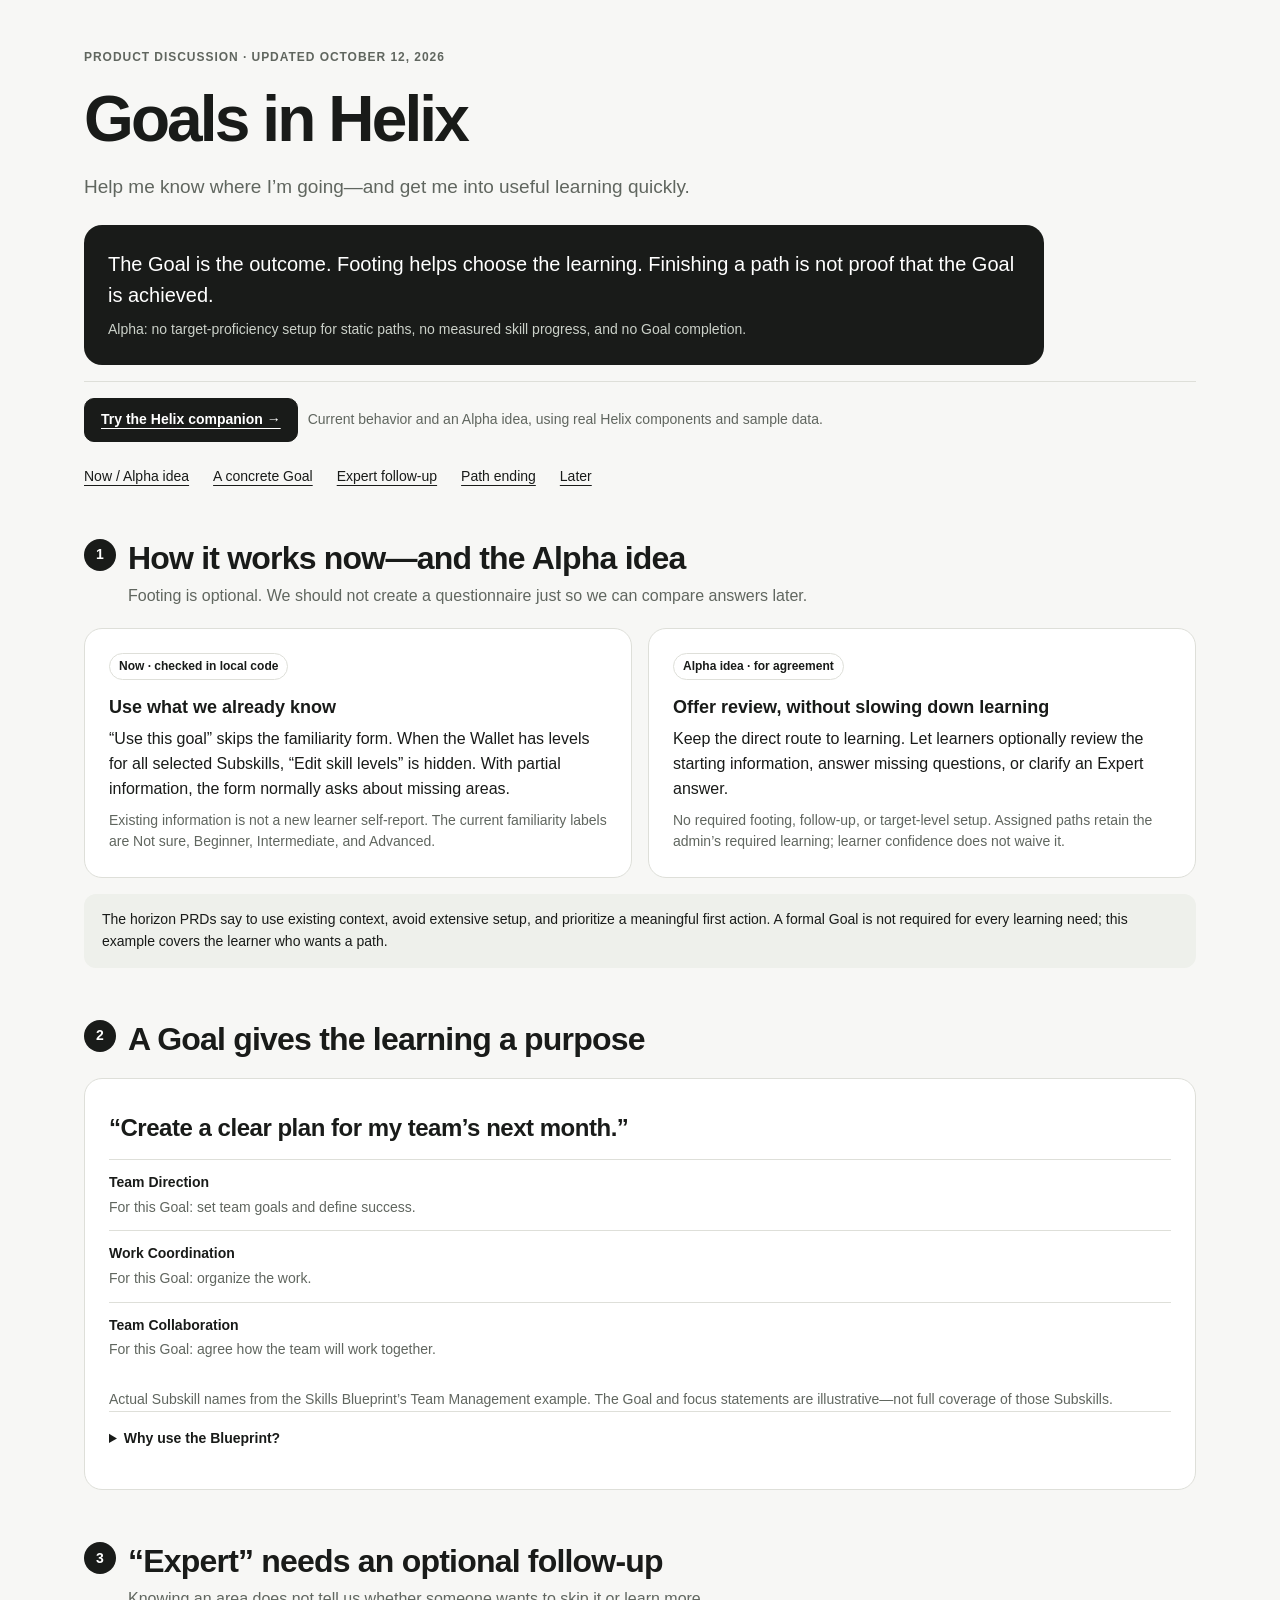
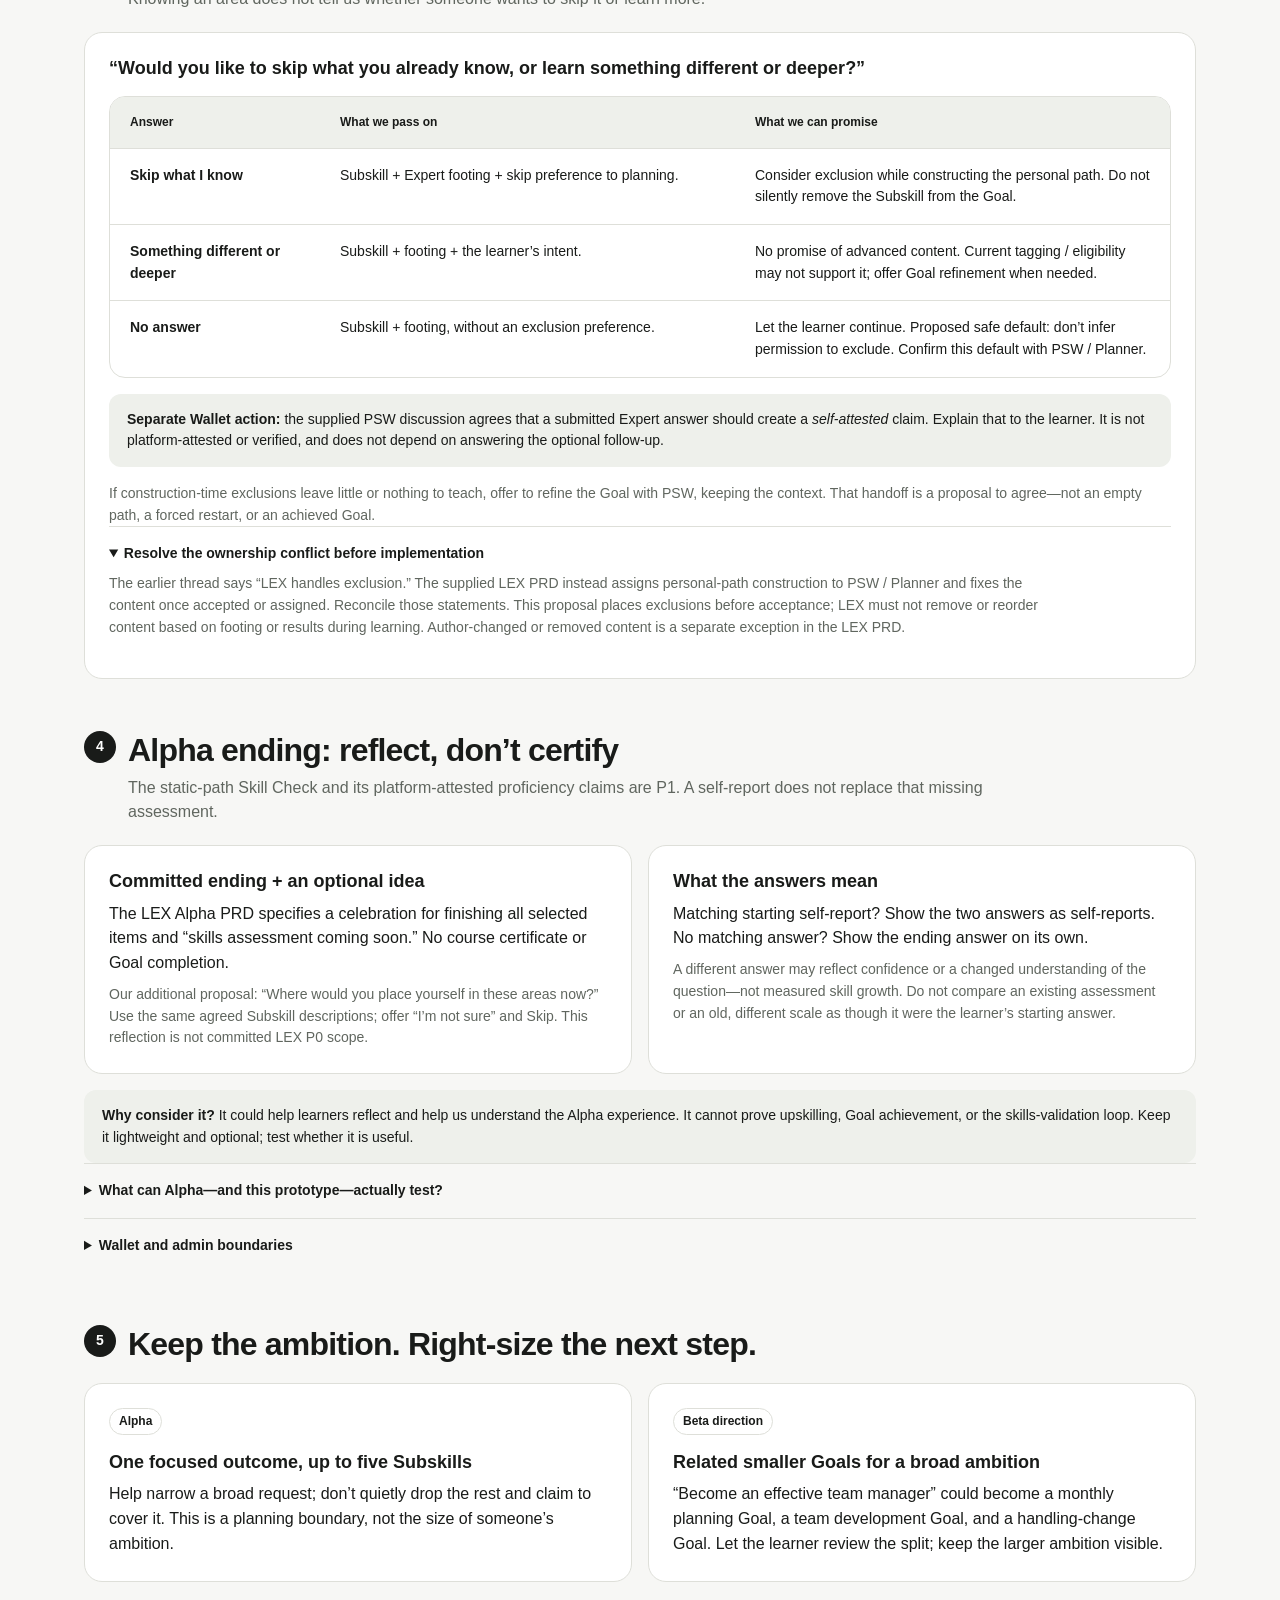
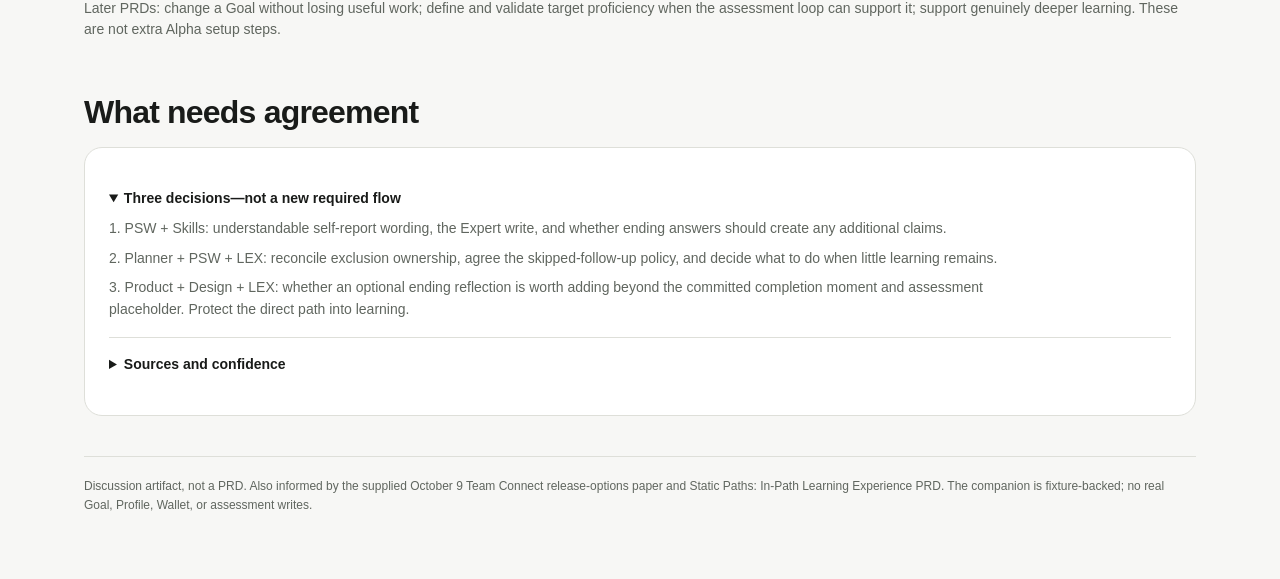
==== commit 77afc33b: "Align companion with static LEX Alpha boundaries" ====
--- a/index.html
+++ b/index.html
@@ -143,22 +143,24 @@
   <div class="card"><h3>“Would you like to skip what you already know, or learn something different or deeper?”</h3>
     <div class="table spaced">
       <div class="row head"><span>Answer</span><span>What we pass on</span><span>What we can promise</span></div>
-      <div class="row"><strong>Skip what I know</strong><span>Subskill + Expert footing + skip preference to LEX.</span><span>LEX can consider exclusion from personal-path learning. Do not silently remove the Subskill from the Goal.</span></div>
+      <div class="row"><strong>Skip what I know</strong><span>Subskill + Expert footing + skip preference to planning.</span><span>Consider exclusion while constructing the personal path. Do not silently remove the Subskill from the Goal.</span></div>
       <div class="row"><strong>Something different or deeper</strong><span>Subskill + footing + the learner’s intent.</span><span>No promise of advanced content. Current tagging / eligibility may not support it; offer Goal refinement when needed.</span></div>
-      <div class="row"><strong>No answer</strong><span>Subskill + footing, without an exclusion preference.</span><span>Let the learner continue. Proposed safe default: don’t infer permission to exclude. Confirm this default with LEX.</span></div>
+      <div class="row"><strong>No answer</strong><span>Subskill + footing, without an exclusion preference.</span><span>Let the learner continue. Proposed safe default: don’t infer permission to exclude. Confirm this default with PSW / Planner.</span></div>
     </div>
     <div class="note spaced"><strong>Separate Wallet action:</strong> the supplied PSW discussion agrees that a submitted Expert answer should create a <em>self-attested</em> claim. Explain that to the learner. It is not platform-attested or verified, and does not depend on answering the optional follow-up.</div>
-    <p class="small muted spaced">If LEX exclusions leave little or nothing to teach, offer to refine the Goal with PSW, keeping the context. That handoff is a proposal to agree—not an empty path, a forced restart, or an achieved Goal.</p>
+    <p class="small muted spaced">If construction-time exclusions leave little or nothing to teach, offer to refine the Goal with PSW, keeping the context. That handoff is a proposal to agree—not an empty path, a forced restart, or an achieved Goal.</p>
+    <details open><summary>Resolve the ownership conflict before implementation</summary><p>The earlier thread says “LEX handles exclusion.” The supplied LEX PRD instead assigns personal-path construction to PSW / Planner and fixes the content once accepted or assigned. Reconcile those statements. This proposal places exclusions before acceptance; LEX must not remove or reorder content based on footing or results during learning. Author-changed or removed content is a separate exception in the LEX PRD.</p></details>
   </div>
 </section>
 <section id="ending" aria-labelledby="ending-title">
   <div class="heading"><span class="number">4</span><div><h2 id="ending-title">Alpha ending: reflect, don’t certify</h2><p>The static-path Skill Check and its platform-attested proficiency claims are P1. A self-report does not replace that missing assessment.</p></div></div>
   <div class="grid two">
-    <div class="card"><h3>What the learner sees</h3><p>“You’ve finished the learning in this path.” Then an optional invitation: “Where would you place yourself in these areas now?”</p><p class="small muted">Use the same agreed Subskill descriptions. Offer “I’m not sure” and Skip. Show the Skill Check as coming later, without implying the Goal is complete.</p></div>
+    <div class="card"><h3>Committed ending + an optional idea</h3><p>The LEX Alpha PRD specifies a celebration for finishing all selected items and “skills assessment coming soon.” No course certificate or Goal completion.</p><p class="small muted">Our additional proposal: “Where would you place yourself in these areas now?” Use the same agreed Subskill descriptions; offer “I’m not sure” and Skip. This reflection is not committed LEX P0 scope.</p></div>
     <div class="card"><h3>What the answers mean</h3><p>Matching starting self-report? Show the two answers as self-reports. No matching answer? Show the ending answer on its own.</p><p class="small muted">A different answer may reflect confidence or a changed understanding of the question—not measured skill growth. Do not compare an existing assessment or an old, different scale as though it were the learner’s starting answer.</p></div>
   </div>
   <div class="note spaced"><strong>Why consider it?</strong> It could help learners reflect and help us understand the Alpha experience. It cannot prove upskilling, Goal achievement, or the skills-validation loop. Keep it lightweight and optional; test whether it is useful.</div>
-  <details><summary>Wallet and admin boundaries</summary><p>The Expert write agreement does not settle how every ending answer should update the Wallet. Confirm that separately with PSW / Skills. Do not silently overwrite stronger or older evidence.</p><p>The supplied Alpha scope discussion frames activity as “Skill in development” with consumption metrics—not proficiency strength. Preserve the metric’s meaning: learning activity is not measured skill progress. Around 3K tagged courses means historical Platform-Observed coverage and workforce answers are partial; absent history is not proof of absent capability.</p></details>
+  <details><summary>What can Alpha—and this prototype—actually test?</summary><p>Team Connect separates three hypotheses: Goal-to-skill mapping, coherent skills-aligned path generation, and reliable skill signals. A mock prototype can test whether the experience and proposed signals are useful; it does not validate any live mapping, generation, or signal quality.</p><p>A narrower live path can test usage of learning and authored quizzes, but does not prove proficiency. An optional self-report adds reported experience, not reliable assessment evidence. The release-options document presents choices, not a decision; the supplied LEX PRD gives the concrete P0 boundary we use here.</p></details>
+  <details><summary>Wallet and admin boundaries</summary><p>The Expert write agreement does not settle how every ending answer should update the Wallet. Confirm that separately with PSW / Skills. Do not silently overwrite stronger or older evidence.</p><p>The supplied Alpha scope discussion frames activity as “Skill in development” with consumption metrics—not proficiency strength. Preserve the metric’s meaning: learning activity is not measured skill progress. The LEX PRD explicitly says Alpha quiz completion produces no Platform-Observed skill signals; do not manufacture a Wallet signal from that completion.</p><p>Around 3K tagged courses means historical Platform-Observed coverage and workforce answers are partial; absent history is not proof of absent capability.</p></details>
 </section>
 <section id="later" aria-labelledby="later-title">
   <div class="heading"><span class="number">5</span><div><h2 id="later-title">Keep the ambition. Right-size the next step.</h2></div></div>
@@ -170,10 +172,10 @@
 </section>
 <section aria-labelledby="decisions-title">
   <h2 id="decisions-title">What needs agreement</h2>
-  <div class="card spaced"><details open><summary>Three decisions—not a new required flow</summary><p>1. PSW + Skills: understandable self-report wording, the Expert write, and whether ending answers should create any additional claims.</p><p>2. LEX + PSW: exclusion policy when the Expert follow-up is skipped; what to do when there is little learning left; how to offer Goal refinement.</p><p>3. Product + Design: whether an optional ending reflection is worth the extra interaction. Protect the direct path into learning.</p></details>
+  <div class="card spaced"><details open><summary>Three decisions—not a new required flow</summary><p>1. PSW + Skills: understandable self-report wording, the Expert write, and whether ending answers should create any additional claims.</p><p>2. Planner + PSW + LEX: reconcile exclusion ownership, agree the skipped-follow-up policy, and decide what to do when little learning remains.</p><p>3. Product + Design + LEX: whether an optional ending reflection is worth adding beyond the committed completion moment and assessment placeholder. Protect the direct path into learning.</p></details>
   <details><summary>Sources and confidence</summary><p>Current-flow check: local Helix revision c805b138c0, GoalReviewCard, useWalletCoverage, SkillFamiliarityStep, and footing prompt. Not a live-production audit. The prompt describes a temporary Goal-wide familiarity summary; confirm the per-Subskill handoff with LEX.</p><p>Direction: <a href="https://github.com/webedx-spark/agentic-platform/blob/c805b138c0/docs/initiatives/helix/horizon-prds/2026-09-11-goals-and-pathing-memo.md">Goals and Pathing horizon PRD</a> and <a href="https://github.com/webedx-spark/agentic-platform/blob/c805b138c0/docs/initiatives/helix/horizon-prds/2026-09-11-pathing-and-progress-experience-model.md">Pathing &amp; Progress experience model</a>. Horizon direction is not an Alpha delivery commitment.</p><p>Scope: the PSW / LEX Expert discussion and Skills Alpha scope discussion supplied October 12. Agreement on the self-attested write is not evidence it has shipped. End-of-path reflection and the unanswered-follow-up default remain proposals.</p><p>Skills: <a href="https://docs.google.com/document/d/1jS3ahKZrFTCPGWuWvCuCabw9u7vJa8mAWYZtAoYt0As/edit">Skills Definition Framework</a> and <a href="https://docs.google.com/document/d/12o4OFNM0XOUTgC1MVASEss0sTX7nu6P6uD42L1w2iJw/edit">Skill Measurement Data brief</a>. The <a href="https://docs.google.com/spreadsheets/d/1SUMPsEsG_vWCunib4RkOWGbvNgDkZuqoScKDf2u0x84/edit?gid=1609163590#gid=1609163590">WIP stories</a> inform decomposition and later editing; some decomposition rows still say Alpha, unlike the Beta direction shown here.</p></details></div>
 </section>
-<footer>Discussion artifact, not a PRD. The companion is fixture-backed; no real Goal, Profile, Wallet, or assessment writes.</footer>
+<footer>Discussion artifact, not a PRD. Also informed by the supplied October 9 Team Connect release-options paper and Static Paths: In-Path Learning Experience PRD. The companion is fixture-backed; no real Goal, Profile, Wallet, or assessment writes.</footer>
 </main>
 </body>
 </html>
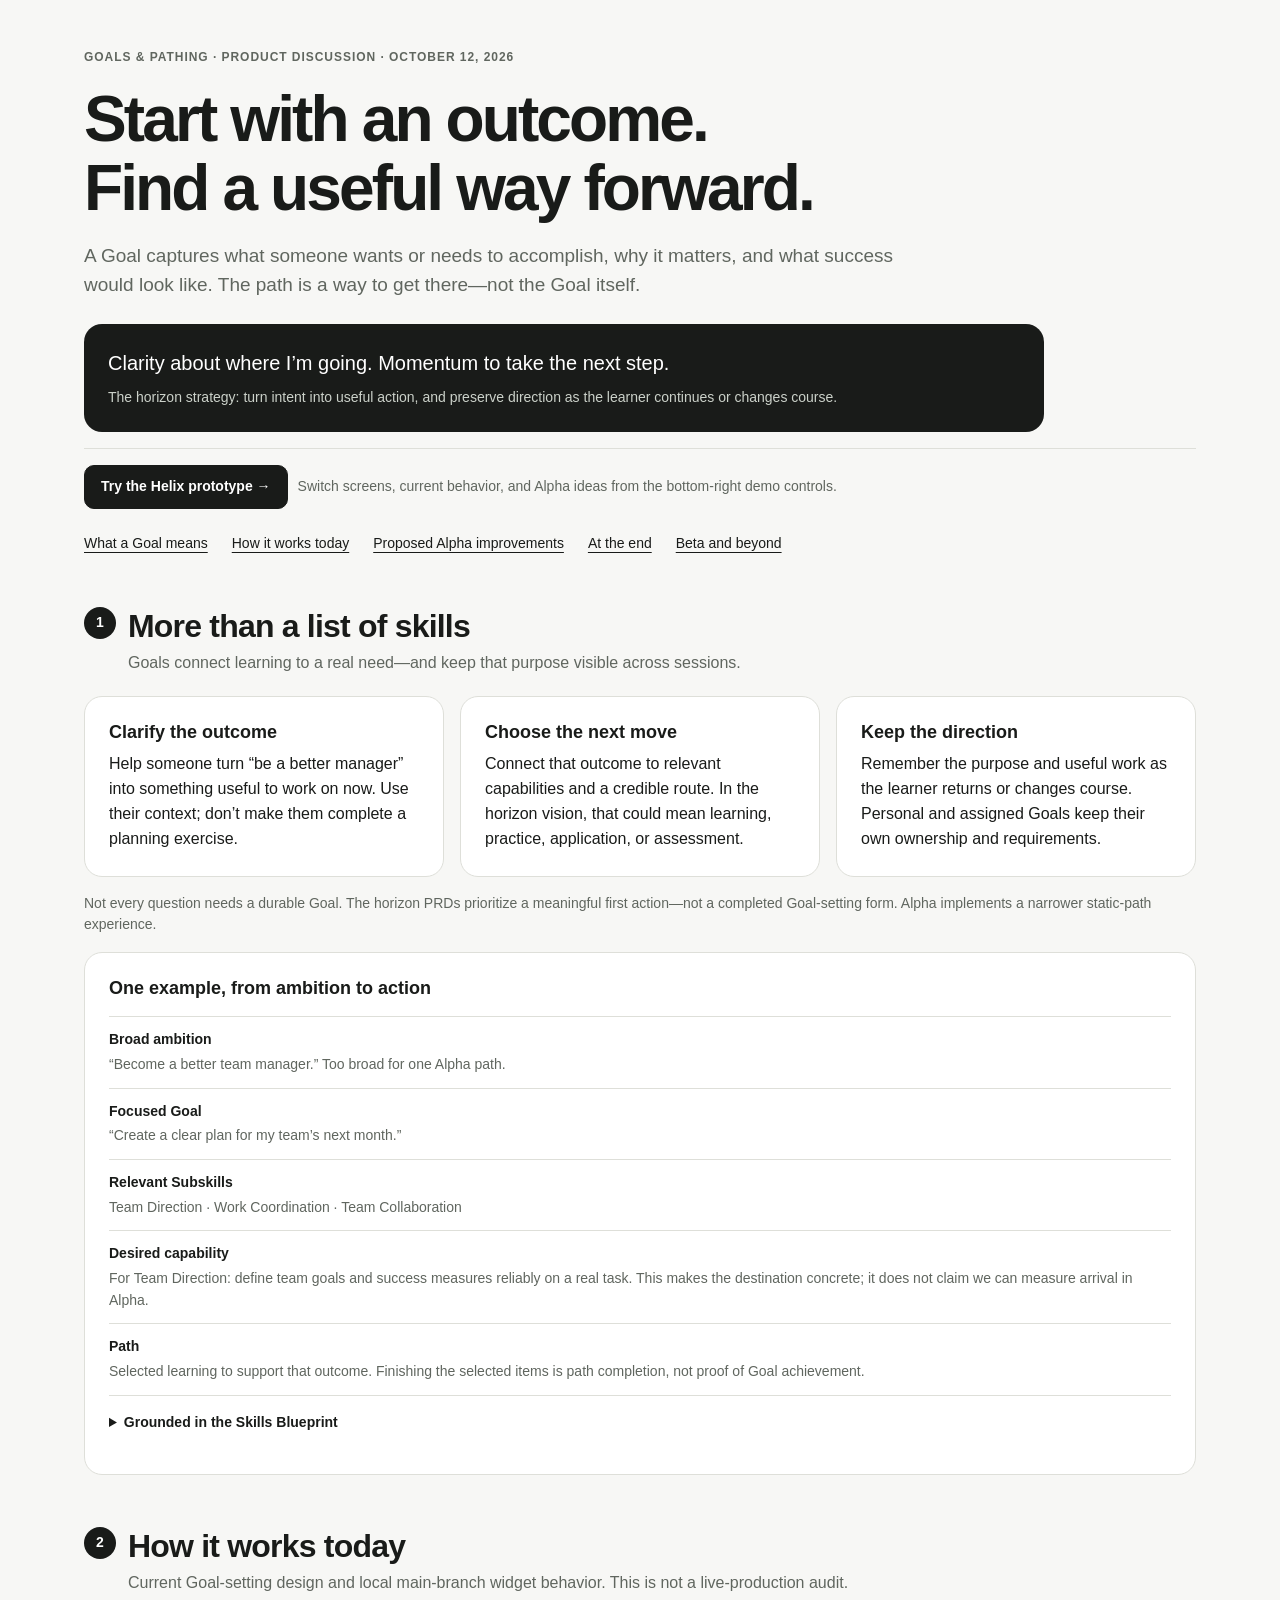
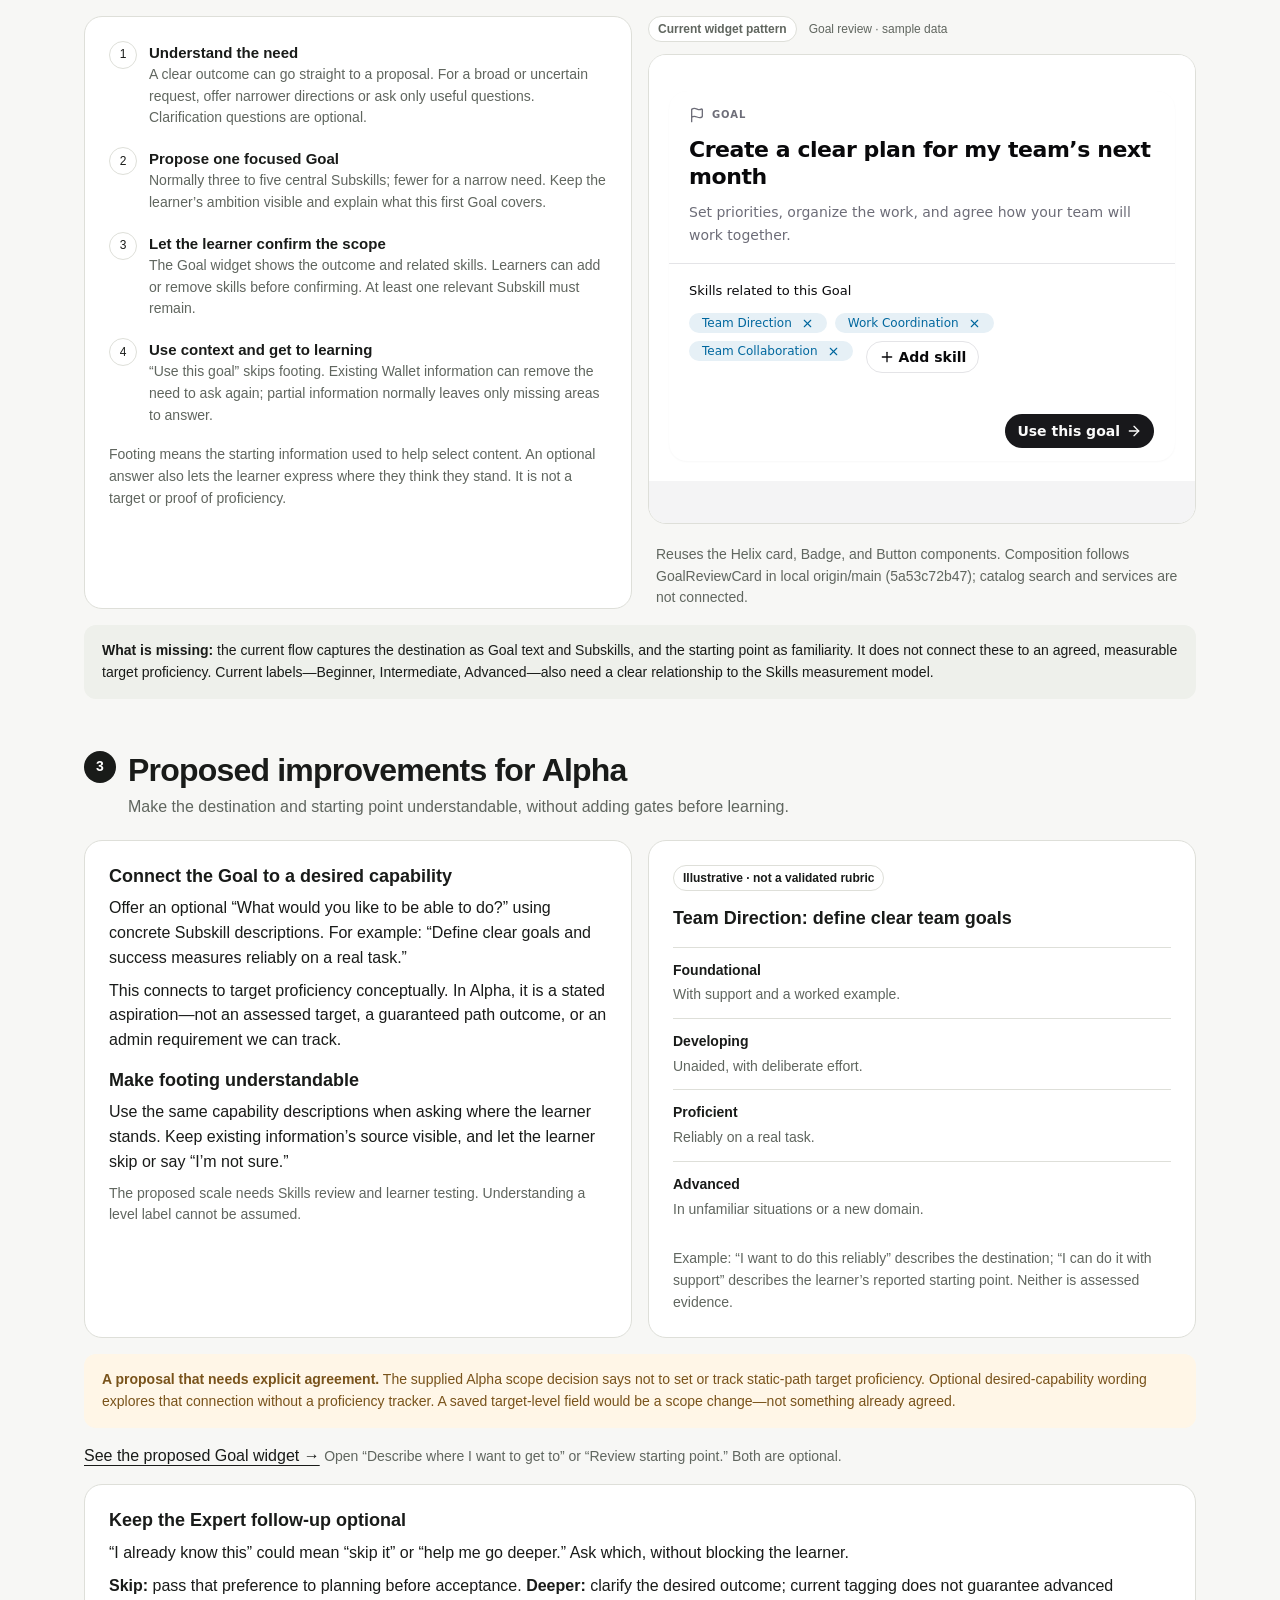
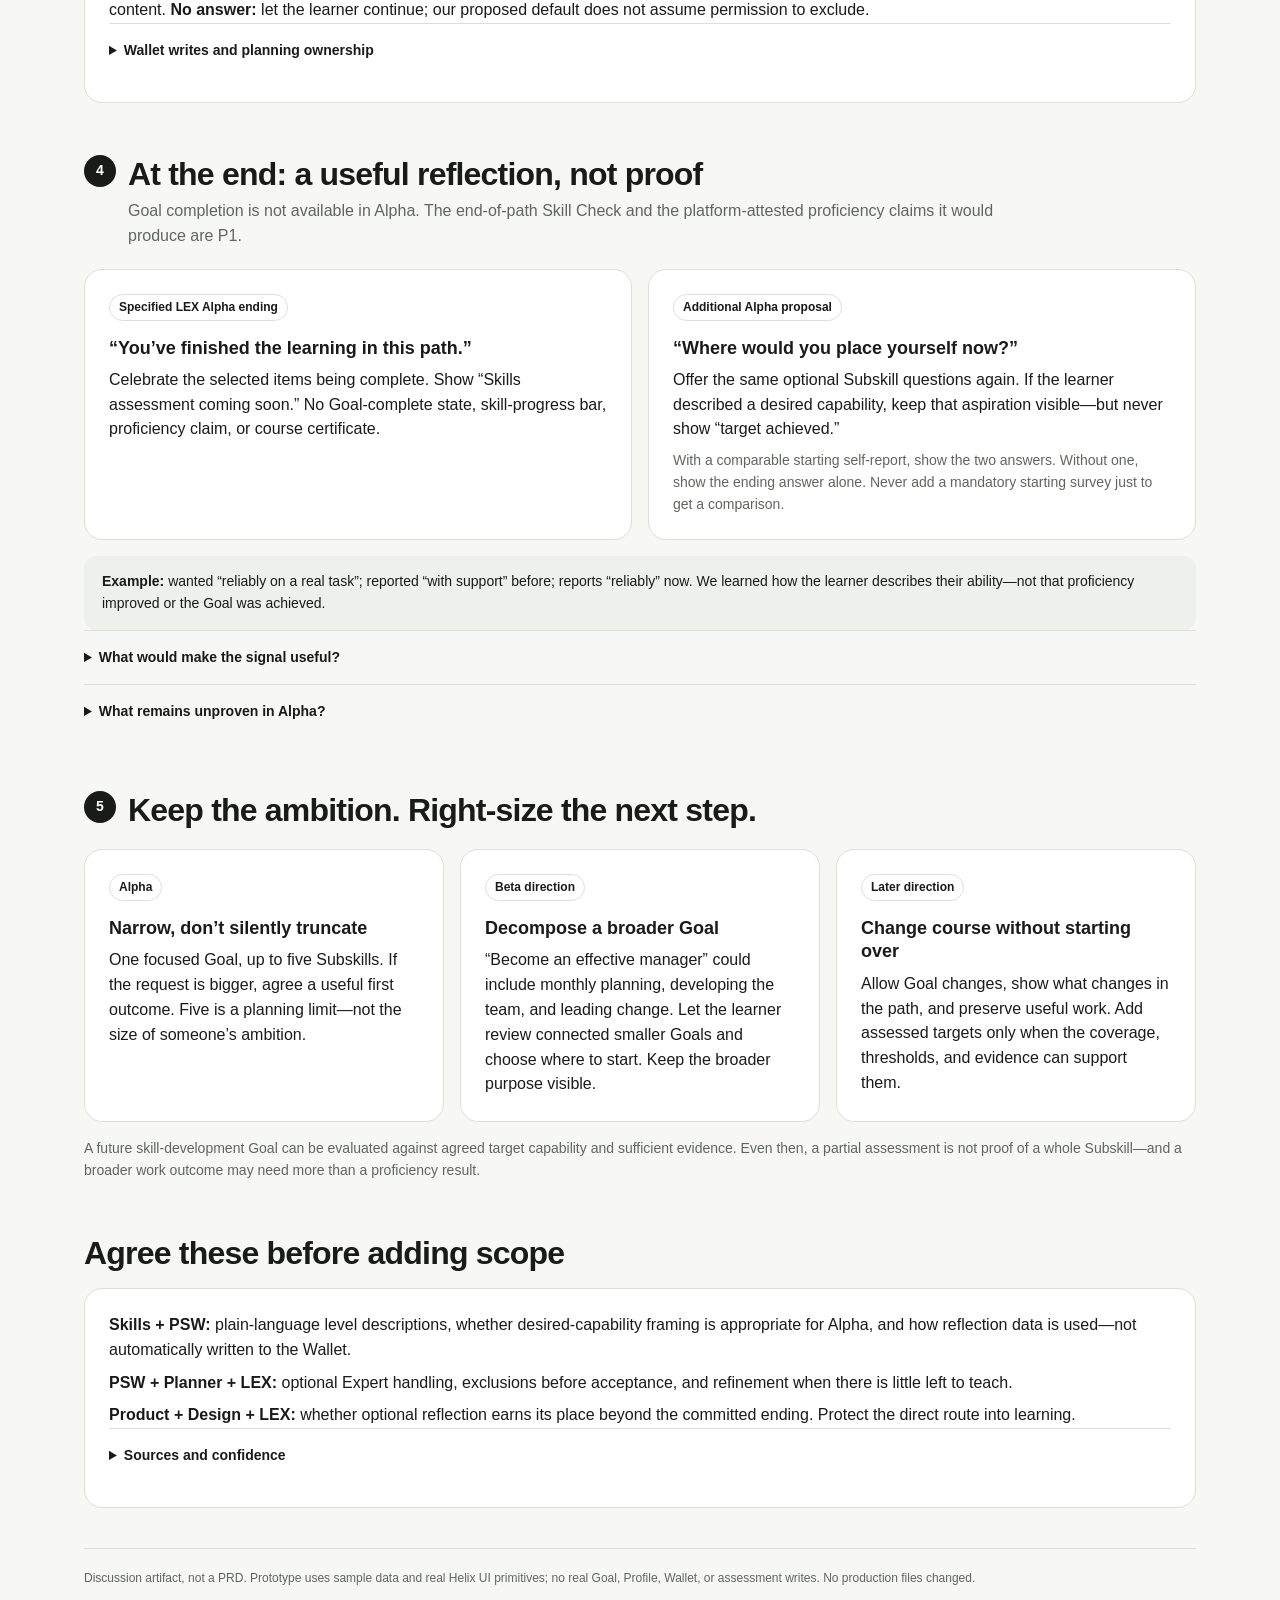
==== commit 6d650722: "Anchor Goals in horizon strategy and rebuild demo navigation" ====
--- a/index.html
+++ b/index.html
@@ -97,6 +97,7 @@
     summary { cursor:pointer; font-weight:650; }
     details p { margin:8px 0 0; color:var(--muted); max-width:950px; }
     footer { margin-top:40px; padding-top:20px; border-top:1px solid var(--line); font-size:12px; color:var(--muted); }
+    .widget-example {min-width:0} .widget-caption {display:flex;align-items:center;gap:12px;margin:0 0 12px;font-size:12px;color:var(--muted)} iframe {width:100%;height:470px;border:1px solid var(--line);border-radius:18px;background:white;margin-bottom:12px} .widget-example p {padding:0 8px} .primary {text-decoration:none;display:inline-block}
     [hidden] { display:none !important; }
     @media(max-width:850px) {
       .page { padding:28px 18px 48px; }
@@ -113,69 +114,88 @@
 <body>
 <main class="page">
 <header>
-  <div class="eyebrow">Product discussion · Updated October 12, 2026</div>
-  <h1>Goals in Helix</h1>
-  <p class="lede">Help me know where I’m going—and get me into useful learning quickly.</p>
-  <div class="principle">The Goal is the outcome. Footing helps choose the learning. Finishing a path is not proof that the Goal is achieved.<small>Alpha: no target-proficiency setup for static paths, no measured skill progress, and no Goal completion.</small></div>
-  <div class="bar"><a class="primary" href="./companion.html">Try the Helix companion →</a><span class="small muted">Current behavior and an Alpha idea, using real Helix components and sample data.</span></div>
-  <nav aria-label="Artifact sections"><a href="#now">Now / Alpha idea</a><a href="#goal">A concrete Goal</a><a href="#expert">Expert follow-up</a><a href="#ending">Path ending</a><a href="#later">Later</a></nav>
+  <div class="eyebrow">Goals &amp; Pathing · Product discussion · October 12, 2026</div>
+  <h1>Start with an outcome.<br>Find a useful way forward.</h1>
+  <p class="lede">A Goal captures what someone wants or needs to accomplish, why it matters, and what success would look like. The path is a way to get there—not the Goal itself.</p>
+  <div class="principle">Clarity about where I’m going. Momentum to take the next step.<small>The horizon strategy: turn intent into useful action, and preserve direction as the learner continues or changes course.</small></div>
+  <div class="bar"><a class="primary" href="./companion.html">Try the Helix prototype →</a><span class="small muted">Switch screens, current behavior, and Alpha ideas from the bottom-right demo controls.</span></div>
+  <nav aria-label="Artifact sections"><a href="#goal">What a Goal means</a><a href="#now">How it works today</a><a href="#alpha">Proposed Alpha improvements</a><a href="#ending">At the end</a><a href="#later">Beta and beyond</a></nav>
 </header>
+
+<section id="goal" aria-labelledby="goal-title">
+  <div class="heading"><span class="number">1</span><div><h2 id="goal-title">More than a list of skills</h2><p>Goals connect learning to a real need—and keep that purpose visible across sessions.</p></div></div>
+  <div class="grid three">
+    <div class="card"><h3>Clarify the outcome</h3><p>Help someone turn “be a better manager” into something useful to work on now. Use their context; don’t make them complete a planning exercise.</p></div>
+    <div class="card"><h3>Choose the next move</h3><p>Connect that outcome to relevant capabilities and a credible route. In the horizon vision, that could mean learning, practice, application, or assessment.</p></div>
+    <div class="card"><h3>Keep the direction</h3><p>Remember the purpose and useful work as the learner returns or changes course. Personal and assigned Goals keep their own ownership and requirements.</p></div>
+  </div>
+  <p class="small muted spaced">Not every question needs a durable Goal. The horizon PRDs prioritize a meaningful first action—not a completed Goal-setting form. Alpha implements a narrower static-path experience.</p>
+  <div class="card spaced"><h3>One example, from ambition to action</h3>
+    <div class="goal-line spaced"><strong>Broad ambition</strong><span>“Become a better team manager.” Too broad for one Alpha path.</span></div>
+    <div class="goal-line"><strong>Focused Goal</strong><span>“Create a clear plan for my team’s next month.”</span></div>
+    <div class="goal-line"><strong>Relevant Subskills</strong><span>Team Direction · Work Coordination · Team Collaboration</span></div>
+    <div class="goal-line"><strong>Desired capability</strong><span>For Team Direction: define team goals and success measures reliably on a real task. This makes the destination concrete; it does not claim we can measure arrival in Alpha.</span></div>
+    <div class="goal-line"><strong>Path</strong><span>Selected learning to support that outcome. Finishing the selected items is path completion, not proof of Goal achievement.</span></div>
+    <details><summary>Grounded in the Skills Blueprint</summary><p>The three Subskill names come from the Team Management example. Team Direction includes Goal and Measure Design, with the learning objective “Define measurable success criteria for each team goal.” Our Goal and focus are illustrative: learning that objective does not establish mastery of the whole Subskill.</p><p>The Blueprint defines the capability scope. The separate measurement brief proposes Foundational, Developing, Proficient, and Advanced. Those levels are not content difficulty, trust tiers, or validated self-report questions.</p></details>
+  </div>
+</section>
+
 <section id="now" aria-labelledby="now-title">
-  <div class="heading"><span class="number">1</span><div><h2 id="now-title">How it works now—and the Alpha idea</h2><p>Footing is optional. We should not create a questionnaire just so we can compare answers later.</p></div></div>
+  <div class="heading"><span class="number">2</span><div><h2 id="now-title">How it works today</h2><p>Current Goal-setting design and local main-branch widget behavior. This is not a live-production audit.</p></div></div>
   <div class="grid two">
-    <div class="card"><span class="badge">Now · checked in local code</span><h3 class="spaced">Use what we already know</h3><p>“Use this goal” skips the familiarity form. When the Wallet has levels for all selected Subskills, “Edit skill levels” is hidden. With partial information, the form normally asks about missing areas.</p><p class="small muted">Existing information is not a new learner self-report. The current familiarity labels are Not sure, Beginner, Intermediate, and Advanced.</p></div>
-    <div class="card"><span class="badge">Alpha idea · for agreement</span><h3 class="spaced">Offer review, without slowing down learning</h3><p>Keep the direct route to learning. Let learners optionally review the starting information, answer missing questions, or clarify an Expert answer.</p><p class="small muted">No required footing, follow-up, or target-level setup. Assigned paths retain the admin’s required learning; learner confidence does not waive it.</p></div>
-  </div>
-  <div class="note spaced">The horizon PRDs say to use existing context, avoid extensive setup, and prioritize a meaningful first action. A formal Goal is not required for every learning need; this example covers the learner who wants a path.</div>
-</section>
-<section id="goal" aria-labelledby="goal-title">
-  <div class="heading"><span class="number">2</span><div><h2 id="goal-title">A Goal gives the learning a purpose</h2></div></div>
-  <div class="card"><h3 class="goal-title">“Create a clear plan for my team’s next month.”</h3>
-    <div class="goal-line"><strong>Team Direction</strong><span>For this Goal: set team goals and define success.</span></div>
-    <div class="goal-line"><strong>Work Coordination</strong><span>For this Goal: organize the work.</span></div>
-    <div class="goal-line"><strong>Team Collaboration</strong><span>For this Goal: agree how the team will work together.</span></div>
-    <p class="small muted spaced">Actual Subskill names from the Skills Blueprint’s Team Management example. The Goal and focus statements are illustrative—not full coverage of those Subskills.</p>
-    <details><summary>Why use the Blueprint?</summary><p>It gives us a credible capability scope. Team Management → Team Direction → Goal and Measure Design → “Define measurable success criteria for each team goal.” That objective is only part of the Subskill. Completing related content cannot establish mastery of the whole area.</p><p>The Blueprint does not make course difficulty, footing, proficiency, and trust tiers interchangeable. The measurement brief proposes Foundational, Developing, Proficient, and Advanced; learner-friendly questions and mappings still need Skills agreement. The companion illustrates those descriptions, not a shipped scale. “Expert” is modeled separately as the explicit self-claim from the supplied thread—not silently equated with Advanced.</p></details>
-  </div>
-</section>
-<section id="expert" aria-labelledby="expert-title">
-  <div class="heading"><span class="number">3</span><div><h2 id="expert-title">“Expert” needs an optional follow-up</h2><p>Knowing an area does not tell us whether someone wants to skip it or learn more.</p></div></div>
-  <div class="card"><h3>“Would you like to skip what you already know, or learn something different or deeper?”</h3>
-    <div class="table spaced">
-      <div class="row head"><span>Answer</span><span>What we pass on</span><span>What we can promise</span></div>
-      <div class="row"><strong>Skip what I know</strong><span>Subskill + Expert footing + skip preference to planning.</span><span>Consider exclusion while constructing the personal path. Do not silently remove the Subskill from the Goal.</span></div>
-      <div class="row"><strong>Something different or deeper</strong><span>Subskill + footing + the learner’s intent.</span><span>No promise of advanced content. Current tagging / eligibility may not support it; offer Goal refinement when needed.</span></div>
-      <div class="row"><strong>No answer</strong><span>Subskill + footing, without an exclusion preference.</span><span>Let the learner continue. Proposed safe default: don’t infer permission to exclude. Confirm this default with PSW / Planner.</span></div>
+    <div class="card"><ol class="steps">
+      <li><div><strong>Understand the need</strong><p>A clear outcome can go straight to a proposal. For a broad or uncertain request, offer narrower directions or ask only useful questions. Clarification questions are optional.</p></div></li>
+      <li><div><strong>Propose one focused Goal</strong><p>Normally three to five central Subskills; fewer for a narrow need. Keep the learner’s ambition visible and explain what this first Goal covers.</p></div></li>
+      <li><div><strong>Let the learner confirm the scope</strong><p>The Goal widget shows the outcome and related skills. Learners can add or remove skills before confirming. At least one relevant Subskill must remain.</p></div></li>
+      <li><div><strong>Use context and get to learning</strong><p>“Use this goal” skips footing. Existing Wallet information can remove the need to ask again; partial information normally leaves only missing areas to answer.</p></div></li>
+    </ol><p class="small muted">Footing means the starting information used to help select content. An optional answer also lets the learner express where they think they stand. It is not a target or proof of proficiency.</p></div>
+    <div class="widget-example"><div class="widget-caption"><span class="badge">Current widget pattern</span><span>Goal review · sample data</span></div><iframe title="Current Helix Goal review widget" src="./companion.html?embed=1&amp;version=now" loading="lazy"></iframe><p class="small muted">Reuses the Helix card, Badge, and Button components. Composition follows GoalReviewCard in local origin/main (5a53c72b47); catalog search and services are not connected.</p></div>
+  </div>
+  <div class="note spaced"><strong>What is missing:</strong> the current flow captures the destination as Goal text and Subskills, and the starting point as familiarity. It does not connect these to an agreed, measurable target proficiency. Current labels—Beginner, Intermediate, Advanced—also need a clear relationship to the Skills measurement model.</div>
+</section>
+
+<section id="alpha" aria-labelledby="alpha-title">
+  <div class="heading"><span class="number">3</span><div><h2 id="alpha-title">Proposed improvements for Alpha</h2><p>Make the destination and starting point understandable, without adding gates before learning.</p></div></div>
+  <div class="grid two">
+    <div class="card"><h3>Connect the Goal to a desired capability</h3><p>Offer an optional “What would you like to be able to do?” using concrete Subskill descriptions. For example: “Define clear goals and success measures reliably on a real task.”</p><p>This connects to target proficiency conceptually. In Alpha, it is a stated aspiration—not an assessed target, a guaranteed path outcome, or an admin requirement we can track.</p><h3 class="spaced">Make footing understandable</h3><p>Use the same capability descriptions when asking where the learner stands. Keep existing information’s source visible, and let the learner skip or say “I’m not sure.”</p><p class="small muted">The proposed scale needs Skills review and learner testing. Understanding a level label cannot be assumed.</p></div>
+    <div class="card"><span class="badge">Illustrative · not a validated rubric</span><h3 class="spaced">Team Direction: define clear team goals</h3>
+      <div class="goal-line spaced"><strong>Foundational</strong><span>With support and a worked example.</span></div>
+      <div class="goal-line"><strong>Developing</strong><span>Unaided, with deliberate effort.</span></div>
+      <div class="goal-line"><strong>Proficient</strong><span>Reliably on a real task.</span></div>
+      <div class="goal-line"><strong>Advanced</strong><span>In unfamiliar situations or a new domain.</span></div>
+      <p class="small muted spaced">Example: “I want to do this reliably” describes the destination; “I can do it with support” describes the learner’s reported starting point. Neither is assessed evidence.</p>
     </div>
-    <div class="note spaced"><strong>Separate Wallet action:</strong> the supplied PSW discussion agrees that a submitted Expert answer should create a <em>self-attested</em> claim. Explain that to the learner. It is not platform-attested or verified, and does not depend on answering the optional follow-up.</div>
-    <p class="small muted spaced">If construction-time exclusions leave little or nothing to teach, offer to refine the Goal with PSW, keeping the context. That handoff is a proposal to agree—not an empty path, a forced restart, or an achieved Goal.</p>
-    <details open><summary>Resolve the ownership conflict before implementation</summary><p>The earlier thread says “LEX handles exclusion.” The supplied LEX PRD instead assigns personal-path construction to PSW / Planner and fixes the content once accepted or assigned. Reconcile those statements. This proposal places exclusions before acceptance; LEX must not remove or reorder content based on footing or results during learning. Author-changed or removed content is a separate exception in the LEX PRD.</p></details>
-  </div>
-</section>
+  </div>
+  <div class="note warning spaced"><strong>A proposal that needs explicit agreement.</strong> The supplied Alpha scope decision says not to set or track static-path target proficiency. Optional desired-capability wording explores that connection without a proficiency tracker. A saved target-level field would be a scope change—not something already agreed.</div>
+  <p class="spaced"><a href="./companion.html?version=idea">See the proposed Goal widget →</a> <span class="small muted">Open “Describe where I want to get to” or “Review starting point.” Both are optional.</span></p>
+  <div id="expert" class="card spaced"><h3>Keep the Expert follow-up optional</h3><p>“I already know this” could mean “skip it” or “help me go deeper.” Ask which, without blocking the learner.</p><p><strong>Skip:</strong> pass that preference to planning before acceptance. <strong>Deeper:</strong> clarify the desired outcome; current tagging does not guarantee advanced content. <strong>No answer:</strong> let the learner continue; our proposed default does not assume permission to exclude.</p>
+    <details><summary>Wallet writes and planning ownership</summary><p>The supplied PSW thread agrees that a submitted Expert answer creates a self-attested claim. That is separate from the optional learning preference and is not platform-attested or verified. Expert is not silently equated with Advanced.</p><p>The older thread assigns exclusion to LEX; the newer LEX PRD assigns construction to PSW / Planner and fixes the path after acceptance. Resolve this conflict before implementation. Required assigned learning is not waived by a learner’s self-report. If exclusions leave no useful learning, offer Goal refinement—not an empty path or an achieved Goal.</p></details>
+  </div>
+</section>
+
 <section id="ending" aria-labelledby="ending-title">
-  <div class="heading"><span class="number">4</span><div><h2 id="ending-title">Alpha ending: reflect, don’t certify</h2><p>The static-path Skill Check and its platform-attested proficiency claims are P1. A self-report does not replace that missing assessment.</p></div></div>
+  <div class="heading"><span class="number">4</span><div><h2 id="ending-title">At the end: a useful reflection, not proof</h2><p>Goal completion is not available in Alpha. The end-of-path Skill Check and the platform-attested proficiency claims it would produce are P1.</p></div></div>
   <div class="grid two">
-    <div class="card"><h3>Committed ending + an optional idea</h3><p>The LEX Alpha PRD specifies a celebration for finishing all selected items and “skills assessment coming soon.” No course certificate or Goal completion.</p><p class="small muted">Our additional proposal: “Where would you place yourself in these areas now?” Use the same agreed Subskill descriptions; offer “I’m not sure” and Skip. This reflection is not committed LEX P0 scope.</p></div>
-    <div class="card"><h3>What the answers mean</h3><p>Matching starting self-report? Show the two answers as self-reports. No matching answer? Show the ending answer on its own.</p><p class="small muted">A different answer may reflect confidence or a changed understanding of the question—not measured skill growth. Do not compare an existing assessment or an old, different scale as though it were the learner’s starting answer.</p></div>
-  </div>
-  <div class="note spaced"><strong>Why consider it?</strong> It could help learners reflect and help us understand the Alpha experience. It cannot prove upskilling, Goal achievement, or the skills-validation loop. Keep it lightweight and optional; test whether it is useful.</div>
-  <details><summary>What can Alpha—and this prototype—actually test?</summary><p>Team Connect separates three hypotheses: Goal-to-skill mapping, coherent skills-aligned path generation, and reliable skill signals. A mock prototype can test whether the experience and proposed signals are useful; it does not validate any live mapping, generation, or signal quality.</p><p>A narrower live path can test usage of learning and authored quizzes, but does not prove proficiency. An optional self-report adds reported experience, not reliable assessment evidence. The release-options document presents choices, not a decision; the supplied LEX PRD gives the concrete P0 boundary we use here.</p></details>
-  <details><summary>Wallet and admin boundaries</summary><p>The Expert write agreement does not settle how every ending answer should update the Wallet. Confirm that separately with PSW / Skills. Do not silently overwrite stronger or older evidence.</p><p>The supplied Alpha scope discussion frames activity as “Skill in development” with consumption metrics—not proficiency strength. Preserve the metric’s meaning: learning activity is not measured skill progress. The LEX PRD explicitly says Alpha quiz completion produces no Platform-Observed skill signals; do not manufacture a Wallet signal from that completion.</p><p>Around 3K tagged courses means historical Platform-Observed coverage and workforce answers are partial; absent history is not proof of absent capability.</p></details>
-</section>
+    <div class="card"><span class="badge">Specified LEX Alpha ending</span><h3 class="spaced">“You’ve finished the learning in this path.”</h3><p>Celebrate the selected items being complete. Show “Skills assessment coming soon.” No Goal-complete state, skill-progress bar, proficiency claim, or course certificate.</p></div>
+    <div class="card"><span class="badge">Additional Alpha proposal</span><h3 class="spaced">“Where would you place yourself now?”</h3><p>Offer the same optional Subskill questions again. If the learner described a desired capability, keep that aspiration visible—but never show “target achieved.”</p><p class="small muted">With a comparable starting self-report, show the two answers. Without one, show the ending answer alone. Never add a mandatory starting survey just to get a comparison.</p></div>
+  </div>
+  <div class="note spaced"><strong>Example:</strong> wanted “reliably on a real task”; reported “with support” before; reports “reliably” now. We learned how the learner describes their ability—not that proficiency improved or the Goal was achieved.</div>
+  <details><summary>What would make the signal useful?</summary><p>Test whether learners understand the descriptions, whether the content felt appropriate for their starting point and aspiration, and whether their answers change. Report response and skip rates: optional answers are a selected sample, not an upskilling score.</p><p>Skills’ concern is valid: self-report alone is weak evidence for employers. A change may reflect confidence or a better understanding of the question. Do not turn it into verified growth, an admin capability ranking, or automatic Wallet updates. Only compare matching Subskill scope and the same question/scale; existing Wallet information is not a new baseline self-report.</p></details>
+  <details><summary>What remains unproven in Alpha?</summary><p>Self-report does not validate the assessment-to-proficiency loop. The LEX PRD says authored quiz completion produces no Platform-Observed skill signals in Alpha. Its absence is not fixed by collecting reflections.</p><p>The Expert write agreement does not settle ending-answer writes: agree those separately with Skills / PSW and preserve stronger evidence. Historical Platform-Observed data is also partial because only around 3K courses are tagged; missing history does not mean missing capability.</p><p>This prototype tests comprehension and usefulness. It does not validate live Goal mapping, path generation, or signal quality—the three hypotheses identified by Team Connect.</p></details>
+</section>
+
 <section id="later" aria-labelledby="later-title">
   <div class="heading"><span class="number">5</span><div><h2 id="later-title">Keep the ambition. Right-size the next step.</h2></div></div>
-  <div class="grid two">
-    <div class="card"><span class="badge">Alpha</span><h3 class="spaced">One focused outcome, up to five Subskills</h3><p>Help narrow a broad request; don’t quietly drop the rest and claim to cover it. This is a planning boundary, not the size of someone’s ambition.</p></div>
-    <div class="card"><span class="badge">Beta direction</span><h3 class="spaced">Related smaller Goals for a broad ambition</h3><p>“Become an effective team manager” could become a monthly planning Goal, a team development Goal, and a handling-change Goal. Let the learner review the split; keep the larger ambition visible.</p></div>
-  </div>
-  <p class="small muted spaced">Later PRDs: change a Goal without losing useful work; define and validate target proficiency when the assessment loop can support it; support genuinely deeper learning. These are not extra Alpha setup steps.</p>
-</section>
-<section aria-labelledby="decisions-title">
-  <h2 id="decisions-title">What needs agreement</h2>
-  <div class="card spaced"><details open><summary>Three decisions—not a new required flow</summary><p>1. PSW + Skills: understandable self-report wording, the Expert write, and whether ending answers should create any additional claims.</p><p>2. Planner + PSW + LEX: reconcile exclusion ownership, agree the skipped-follow-up policy, and decide what to do when little learning remains.</p><p>3. Product + Design + LEX: whether an optional ending reflection is worth adding beyond the committed completion moment and assessment placeholder. Protect the direct path into learning.</p></details>
-  <details><summary>Sources and confidence</summary><p>Current-flow check: local Helix revision c805b138c0, GoalReviewCard, useWalletCoverage, SkillFamiliarityStep, and footing prompt. Not a live-production audit. The prompt describes a temporary Goal-wide familiarity summary; confirm the per-Subskill handoff with LEX.</p><p>Direction: <a href="https://github.com/webedx-spark/agentic-platform/blob/c805b138c0/docs/initiatives/helix/horizon-prds/2026-09-11-goals-and-pathing-memo.md">Goals and Pathing horizon PRD</a> and <a href="https://github.com/webedx-spark/agentic-platform/blob/c805b138c0/docs/initiatives/helix/horizon-prds/2026-09-11-pathing-and-progress-experience-model.md">Pathing &amp; Progress experience model</a>. Horizon direction is not an Alpha delivery commitment.</p><p>Scope: the PSW / LEX Expert discussion and Skills Alpha scope discussion supplied October 12. Agreement on the self-attested write is not evidence it has shipped. End-of-path reflection and the unanswered-follow-up default remain proposals.</p><p>Skills: <a href="https://docs.google.com/document/d/1jS3ahKZrFTCPGWuWvCuCabw9u7vJa8mAWYZtAoYt0As/edit">Skills Definition Framework</a> and <a href="https://docs.google.com/document/d/12o4OFNM0XOUTgC1MVASEss0sTX7nu6P6uD42L1w2iJw/edit">Skill Measurement Data brief</a>. The <a href="https://docs.google.com/spreadsheets/d/1SUMPsEsG_vWCunib4RkOWGbvNgDkZuqoScKDf2u0x84/edit?gid=1609163590#gid=1609163590">WIP stories</a> inform decomposition and later editing; some decomposition rows still say Alpha, unlike the Beta direction shown here.</p></details></div>
-</section>
-<footer>Discussion artifact, not a PRD. Also informed by the supplied October 9 Team Connect release-options paper and Static Paths: In-Path Learning Experience PRD. The companion is fixture-backed; no real Goal, Profile, Wallet, or assessment writes.</footer>
+  <div class="grid three">
+    <div class="card"><span class="badge">Alpha</span><h3 class="spaced">Narrow, don’t silently truncate</h3><p>One focused Goal, up to five Subskills. If the request is bigger, agree a useful first outcome. Five is a planning limit—not the size of someone’s ambition.</p></div>
+    <div class="card"><span class="badge">Beta direction</span><h3 class="spaced">Decompose a broader Goal</h3><p>“Become an effective manager” could include monthly planning, developing the team, and leading change. Let the learner review connected smaller Goals and choose where to start. Keep the broader purpose visible.</p></div>
+    <div class="card"><span class="badge">Later direction</span><h3 class="spaced">Change course without starting over</h3><p>Allow Goal changes, show what changes in the path, and preserve useful work. Add assessed targets only when the coverage, thresholds, and evidence can support them.</p></div>
+  </div>
+  <p class="small muted spaced">A future skill-development Goal can be evaluated against agreed target capability and sufficient evidence. Even then, a partial assessment is not proof of a whole Subskill—and a broader work outcome may need more than a proficiency result.</p>
+</section>
+<section aria-labelledby="decisions-title"><h2 id="decisions-title">Agree these before adding scope</h2><div class="card spaced"><p><strong>Skills + PSW:</strong> plain-language level descriptions, whether desired-capability framing is appropriate for Alpha, and how reflection data is used—not automatically written to the Wallet.</p><p><strong>PSW + Planner + LEX:</strong> optional Expert handling, exclusions before acceptance, and refinement when there is little left to teach.</p><p><strong>Product + Design + LEX:</strong> whether optional reflection earns its place beyond the committed ending. Protect the direct route into learning.</p>
+<details><summary>Sources and confidence</summary><p>Vision: <a href="https://github.com/webedx-spark/agentic-platform/blob/c805b138c0/docs/initiatives/helix/horizon-prds/2026-09-11-goals-and-pathing-memo.md">Goals and Pathing horizon PRD</a> and <a href="https://github.com/webedx-spark/agentic-platform/blob/c805b138c0/docs/initiatives/helix/horizon-prds/2026-09-11-pathing-and-progress-experience-model.md">Pathing &amp; Progress</a>. Horizon direction is not an Alpha commitment.</p><p>Current design: local Learner Goal Setting PRD (August 28), GoalReviewCard and SkillFamiliarityStep; widget rechecked against local origin/main 5a53c72b47. No production audit. Narrowing is PRD behavior; the conversation shown is illustrative. The optional aspiration and reflection widgets are proposals, not main-branch features.</p><p>Skills: <a href="https://docs.google.com/document/d/1jS3ahKZrFTCPGWuWvCuCabw9u7vJa8mAWYZtAoYt0As/edit">Skills Definition Framework</a> and <a href="https://docs.google.com/document/d/12o4OFNM0XOUTgC1MVASEss0sTX7nu6P6uD42L1w2iJw/edit">Skill Measurement Data brief</a>. <a href="https://docs.google.com/spreadsheets/d/1SUMPsEsG_vWCunib4RkOWGbvNgDkZuqoScKDf2u0x84/edit?gid=1609163590#gid=1609163590">WIP stories</a> inform decomposition and editing; some rows still label decomposition Alpha, unlike the Beta direction requested here.</p><p>Alpha boundary: supplied Skills scope discussion, PSW Expert thread, October 9 Team Connect release-options paper, and Static Paths LEX PRD. The release options are alternatives, not evidence of a final selection.</p></details></div></section>
+<footer>Discussion artifact, not a PRD. Prototype uses sample data and real Helix UI primitives; no real Goal, Profile, Wallet, or assessment writes. No production files changed.</footer>
 </main>
 </body>
 </html>
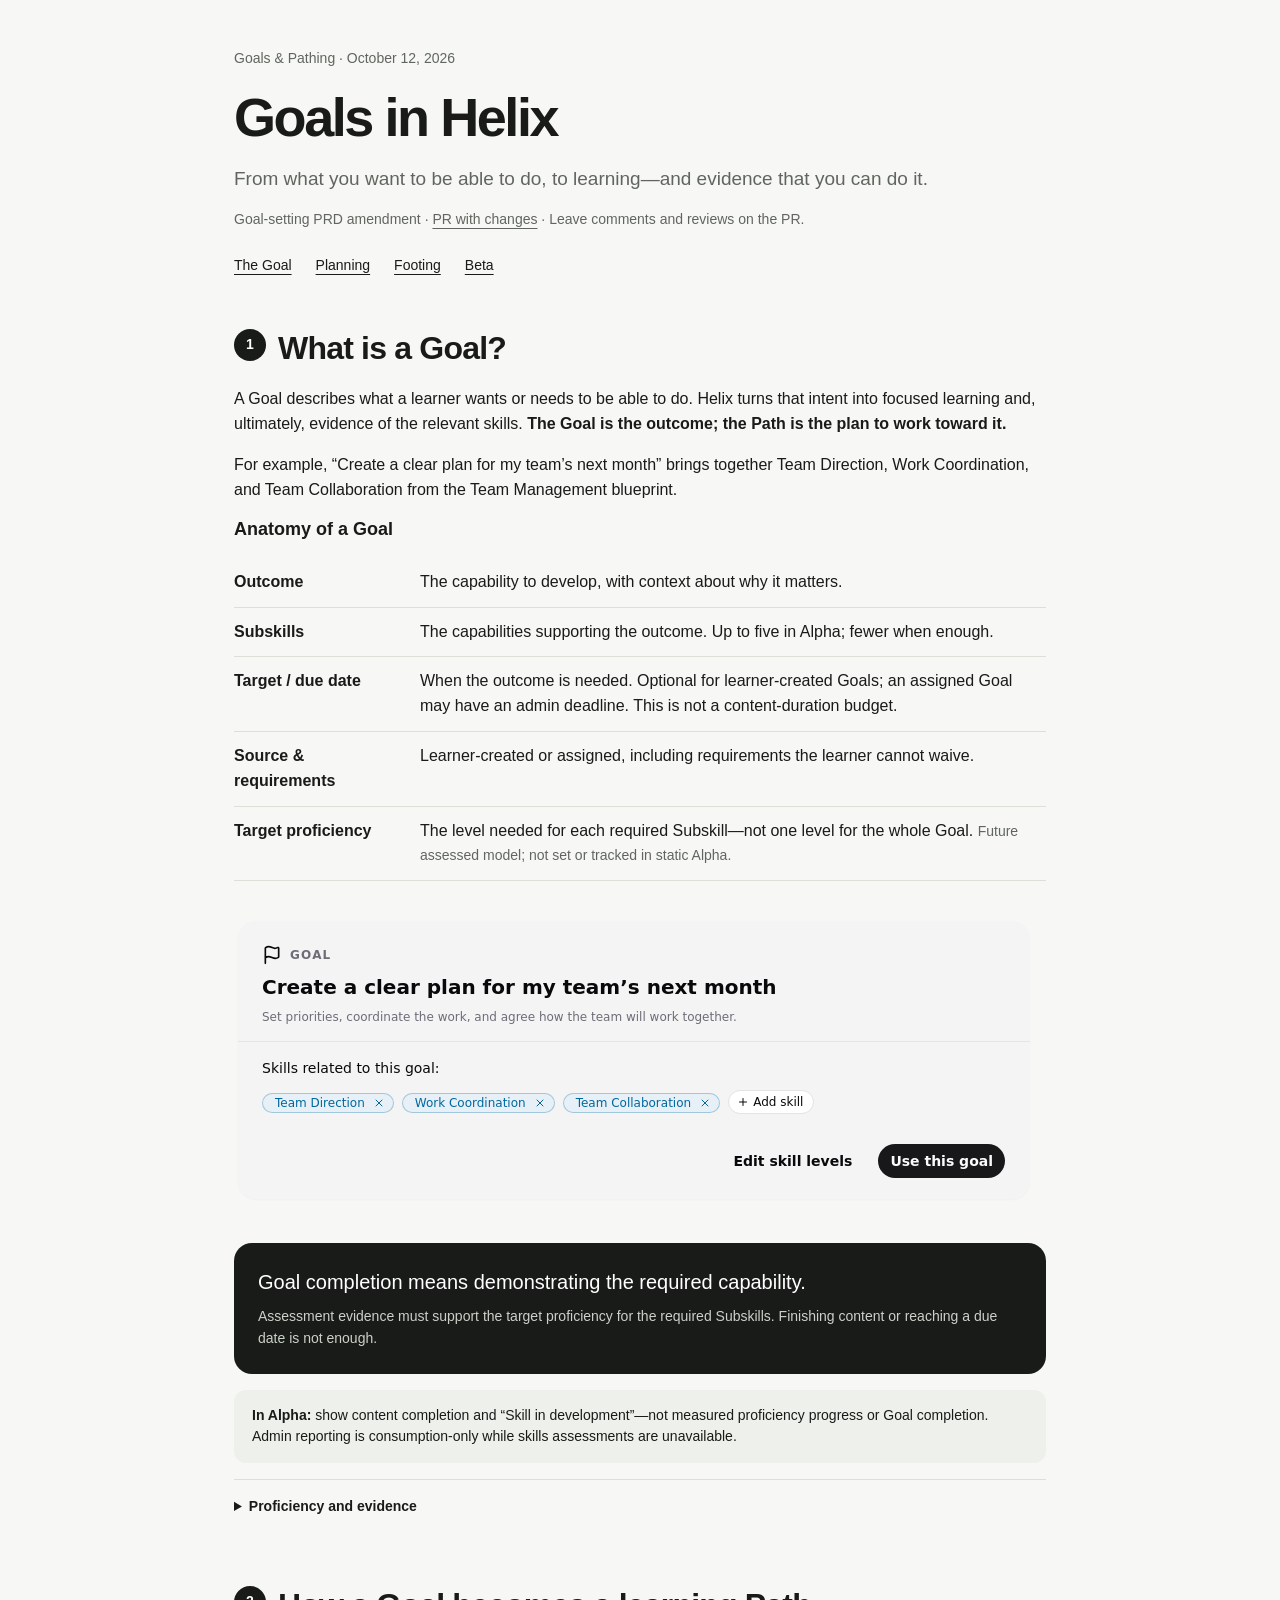
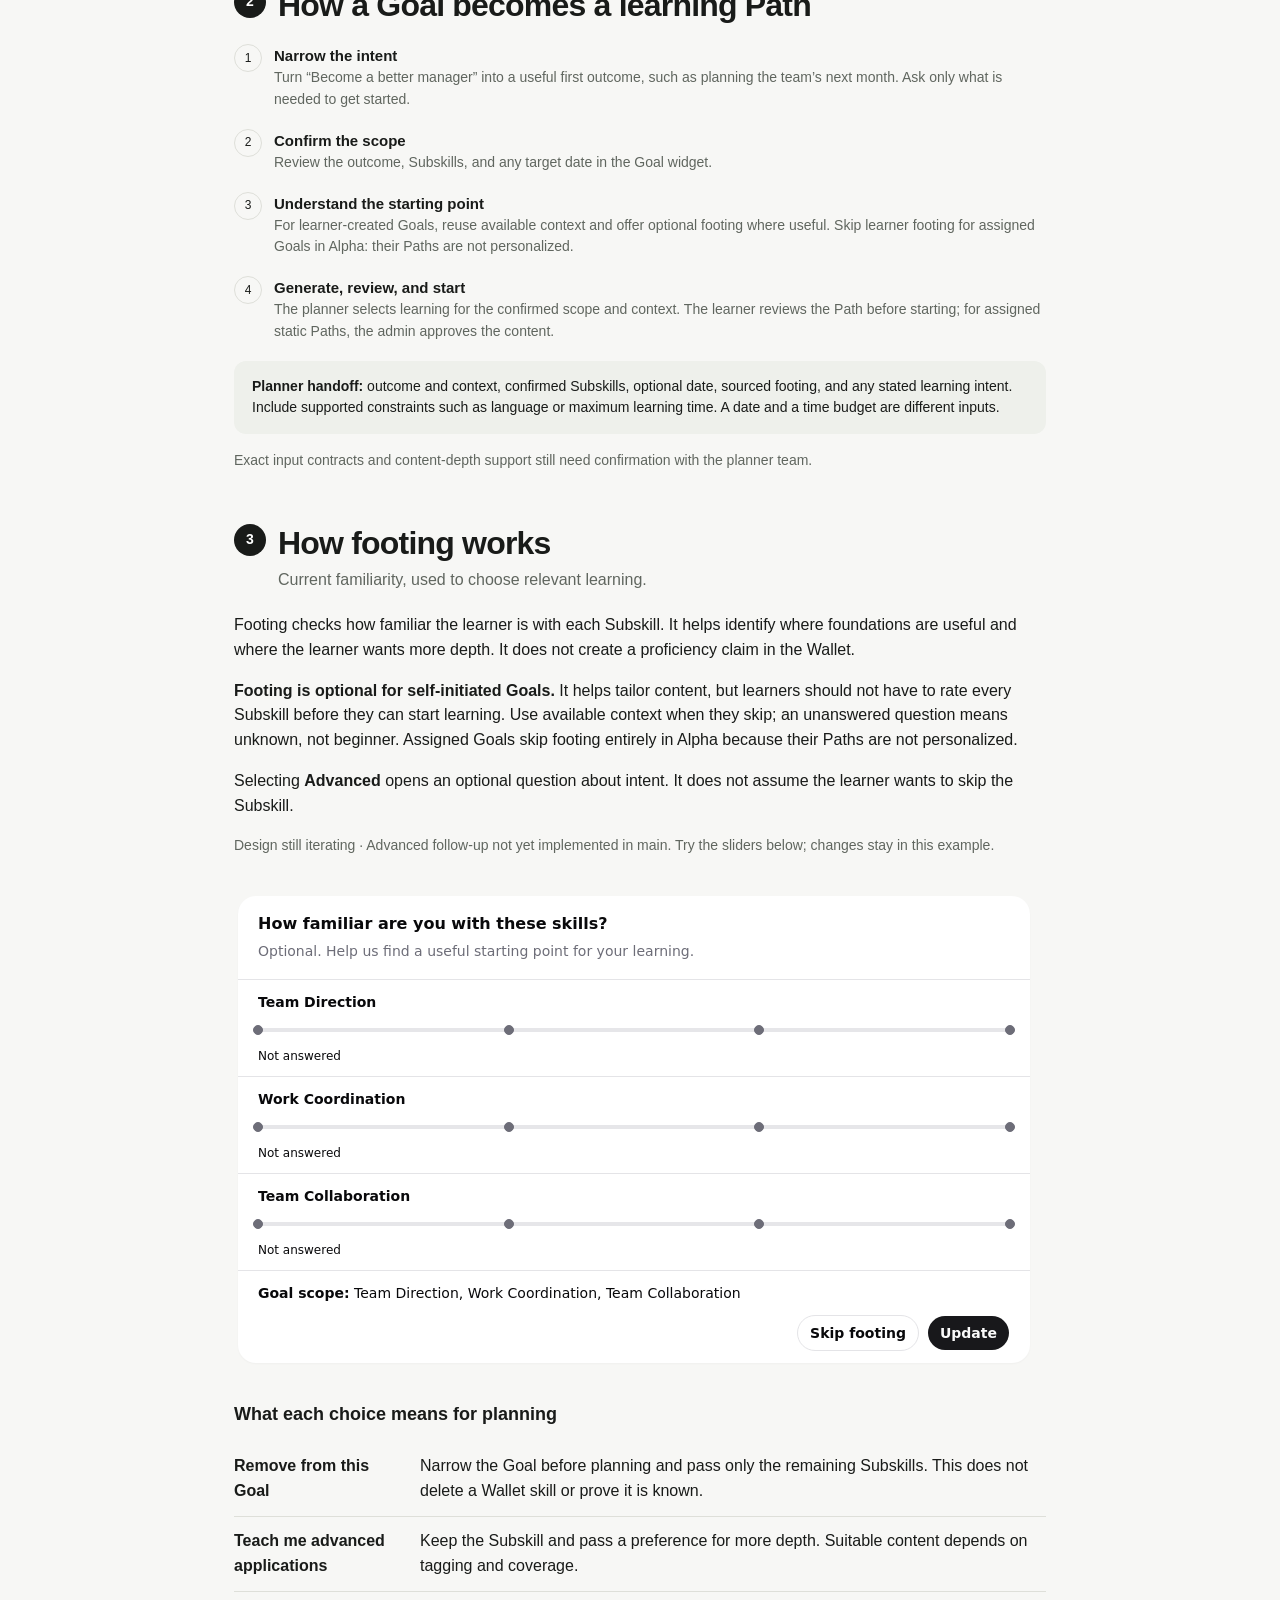
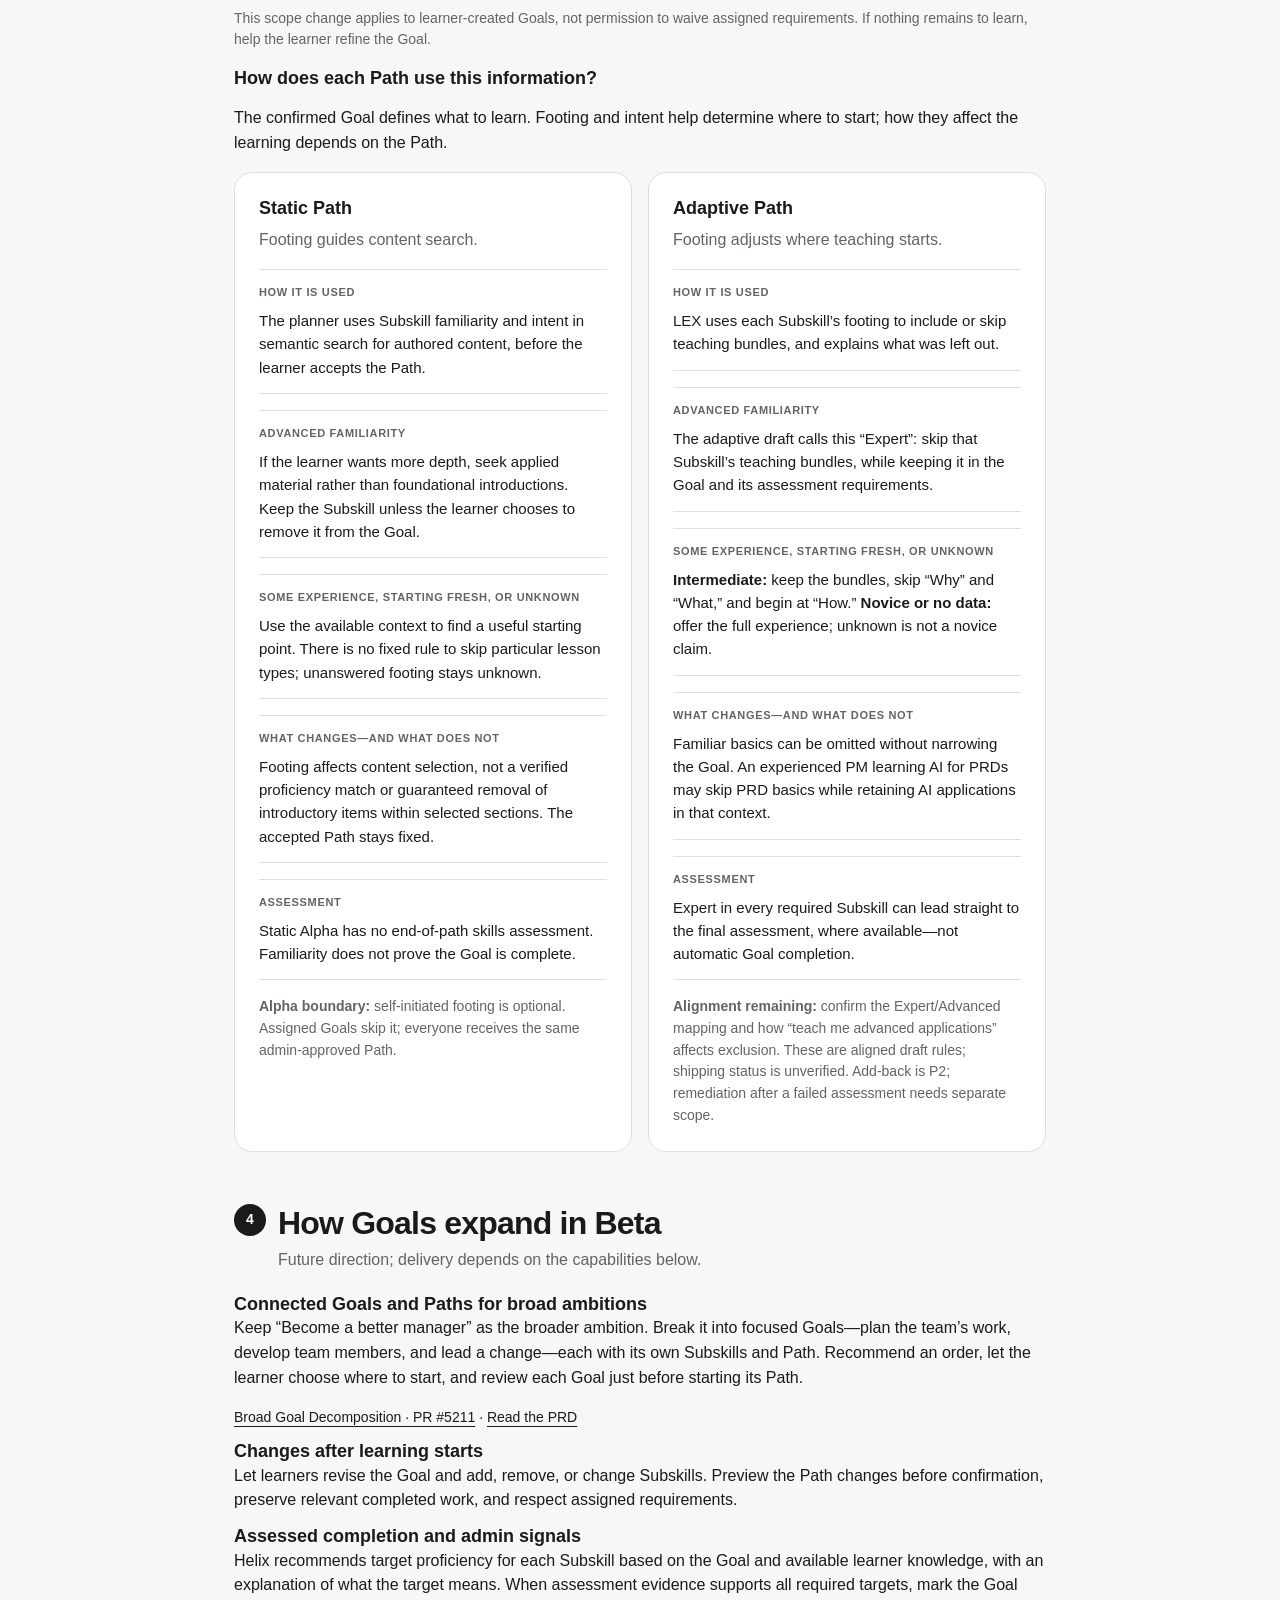
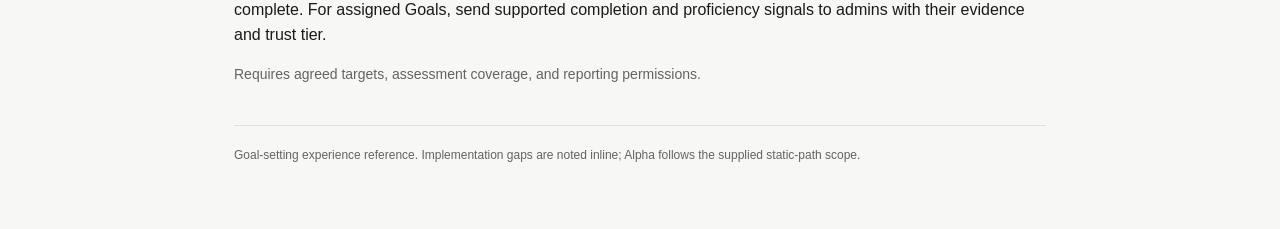
==== commit a184e033: "docs: publish Goals in Helix reference and PR review link" ====
--- a/index.html
+++ b/index.html
@@ -16,10 +16,10 @@
     :focus-visible { outline:3px solid #527ecc; outline-offset:3px; }
     a { color:inherit; text-underline-offset:4px; }
     h1,h2,h3,p { margin:0; }
-    h1 { font-size:clamp(38px,5vw,66px); line-height:1.08; letter-spacing:-.045em; max-width:900px; margin:18px 0; }
+    h1 { font-size:clamp(38px,5vw,54px); line-height:1.08; letter-spacing:-.045em; max-width:900px; margin:18px 0; }
     h2 { font-size:clamp(24px,3vw,32px); line-height:1.2; letter-spacing:-.025em; }
     h3 { font-size:18px; line-height:1.3; }
-    .page { max-width:1160px; margin:auto; padding:48px 24px 64px; }
+    .page { max-width:860px; margin:auto; padding:48px 24px 64px; }
     .muted { color:var(--muted); }
     .small { font-size:14px; }
     .eyebrow { font-size:12px; text-transform:uppercase; letter-spacing:.08em; font-weight:700; color:var(--muted); }
@@ -99,7 +99,20 @@
     footer { margin-top:40px; padding-top:20px; border-top:1px solid var(--line); font-size:12px; color:var(--muted); }
     .widget-example {min-width:0} .widget-caption {display:flex;align-items:center;gap:12px;margin:0 0 12px;font-size:12px;color:var(--muted)} iframe {width:100%;height:470px;border:1px solid var(--line);border-radius:18px;background:white;margin-bottom:12px} .widget-example p {padding:0 8px} .primary {text-decoration:none;display:inline-block}
     [hidden] { display:none !important; }
+    .design-reference { margin:20px 0; }
+    .design-reference img { display:block; width:100%; max-width:800px; height:auto; border-radius:16px; }
+    .design-reference figcaption { max-width:800px; margin-top:10px; font-size:13px; color:var(--muted); }
+    .anatomy { margin:16px 0; }
+    .anatomy > div { display:grid; grid-template-columns:170px 1fr; gap:16px; padding:12px 0; border-bottom:1px solid var(--line); }
+    .anatomy dt { font-weight:650; }
+    .anatomy dd { margin:0; }
+    .admin-state { border-left:3px solid var(--line); padding:12px 16px; margin-top:16px; background:var(--soft); border-radius:0 10px 10px 0; }
+    .admin-state small { display:block; margin-top:6px; }
+    iframe[data-helix-widget] { display:block; max-width:800px; border:0; border-radius:0; background:transparent; margin:0; }
+    .tradeoff { margin:16px 0; padding:14px 0; border-block:1px solid var(--line); }
+    .tradeoff p { font-size:15px; }
     @media(max-width:850px) {
+      .anatomy > div { grid-template-columns:1fr; gap:4px; }
       .page { padding:28px 18px 48px; }
       .two,.three { grid-template-columns:1fr; }
       .row { grid-template-columns:1fr; gap:6px; }
@@ -114,88 +127,97 @@
 <body>
 <main class="page">
 <header>
-  <div class="eyebrow">Goals &amp; Pathing · Product discussion · October 12, 2026</div>
-  <h1>Start with an outcome.<br>Find a useful way forward.</h1>
-  <p class="lede">A Goal captures what someone wants or needs to accomplish, why it matters, and what success would look like. The path is a way to get there—not the Goal itself.</p>
-  <div class="principle">Clarity about where I’m going. Momentum to take the next step.<small>The horizon strategy: turn intent into useful action, and preserve direction as the learner continues or changes course.</small></div>
-  <div class="bar"><a class="primary" href="./companion.html">Try the Helix prototype →</a><span class="small muted">Switch screens, current behavior, and Alpha ideas from the bottom-right demo controls.</span></div>
-  <nav aria-label="Artifact sections"><a href="#goal">What a Goal means</a><a href="#now">How it works today</a><a href="#alpha">Proposed Alpha improvements</a><a href="#ending">At the end</a><a href="#later">Beta and beyond</a></nav>
+  <div class="small muted">Goals &amp; Pathing · October 12, 2026</div>
+  <h1>Goals in Helix</h1>
+  <p class="lede">From what you want to be able to do, to learning—and evidence that you can do it.</p>
+  <p class="small muted spaced">Goal-setting PRD amendment · <a href="https://github.com/webedx-spark/agentic-platform/pull/8852">PR with changes</a> · Leave comments and reviews on the PR.</p>
+  <nav aria-label="Artifact sections"><a href="#goal">The Goal</a><a href="#planning">Planning</a><a href="#footing">Footing</a><a href="#beta">Beta</a></nav>
 </header>
 
 <section id="goal" aria-labelledby="goal-title">
-  <div class="heading"><span class="number">1</span><div><h2 id="goal-title">More than a list of skills</h2><p>Goals connect learning to a real need—and keep that purpose visible across sessions.</p></div></div>
-  <div class="grid three">
-    <div class="card"><h3>Clarify the outcome</h3><p>Help someone turn “be a better manager” into something useful to work on now. Use their context; don’t make them complete a planning exercise.</p></div>
-    <div class="card"><h3>Choose the next move</h3><p>Connect that outcome to relevant capabilities and a credible route. In the horizon vision, that could mean learning, practice, application, or assessment.</p></div>
-    <div class="card"><h3>Keep the direction</h3><p>Remember the purpose and useful work as the learner returns or changes course. Personal and assigned Goals keep their own ownership and requirements.</p></div>
-  </div>
-  <p class="small muted spaced">Not every question needs a durable Goal. The horizon PRDs prioritize a meaningful first action—not a completed Goal-setting form. Alpha implements a narrower static-path experience.</p>
-  <div class="card spaced"><h3>One example, from ambition to action</h3>
-    <div class="goal-line spaced"><strong>Broad ambition</strong><span>“Become a better team manager.” Too broad for one Alpha path.</span></div>
-    <div class="goal-line"><strong>Focused Goal</strong><span>“Create a clear plan for my team’s next month.”</span></div>
-    <div class="goal-line"><strong>Relevant Subskills</strong><span>Team Direction · Work Coordination · Team Collaboration</span></div>
-    <div class="goal-line"><strong>Desired capability</strong><span>For Team Direction: define team goals and success measures reliably on a real task. This makes the destination concrete; it does not claim we can measure arrival in Alpha.</span></div>
-    <div class="goal-line"><strong>Path</strong><span>Selected learning to support that outcome. Finishing the selected items is path completion, not proof of Goal achievement.</span></div>
-    <details><summary>Grounded in the Skills Blueprint</summary><p>The three Subskill names come from the Team Management example. Team Direction includes Goal and Measure Design, with the learning objective “Define measurable success criteria for each team goal.” Our Goal and focus are illustrative: learning that objective does not establish mastery of the whole Subskill.</p><p>The Blueprint defines the capability scope. The separate measurement brief proposes Foundational, Developing, Proficient, and Advanced. Those levels are not content difficulty, trust tiers, or validated self-report questions.</p></details>
-  </div>
-</section>
-
-<section id="now" aria-labelledby="now-title">
-  <div class="heading"><span class="number">2</span><div><h2 id="now-title">How it works today</h2><p>Current Goal-setting design and local main-branch widget behavior. This is not a live-production audit.</p></div></div>
-  <div class="grid two">
-    <div class="card"><ol class="steps">
-      <li><div><strong>Understand the need</strong><p>A clear outcome can go straight to a proposal. For a broad or uncertain request, offer narrower directions or ask only useful questions. Clarification questions are optional.</p></div></li>
-      <li><div><strong>Propose one focused Goal</strong><p>Normally three to five central Subskills; fewer for a narrow need. Keep the learner’s ambition visible and explain what this first Goal covers.</p></div></li>
-      <li><div><strong>Let the learner confirm the scope</strong><p>The Goal widget shows the outcome and related skills. Learners can add or remove skills before confirming. At least one relevant Subskill must remain.</p></div></li>
-      <li><div><strong>Use context and get to learning</strong><p>“Use this goal” skips footing. Existing Wallet information can remove the need to ask again; partial information normally leaves only missing areas to answer.</p></div></li>
-    </ol><p class="small muted">Footing means the starting information used to help select content. An optional answer also lets the learner express where they think they stand. It is not a target or proof of proficiency.</p></div>
-    <div class="widget-example"><div class="widget-caption"><span class="badge">Current widget pattern</span><span>Goal review · sample data</span></div><iframe title="Current Helix Goal review widget" src="./companion.html?embed=1&amp;version=now" loading="lazy"></iframe><p class="small muted">Reuses the Helix card, Badge, and Button components. Composition follows GoalReviewCard in local origin/main (5a53c72b47); catalog search and services are not connected.</p></div>
-  </div>
-  <div class="note spaced"><strong>What is missing:</strong> the current flow captures the destination as Goal text and Subskills, and the starting point as familiarity. It does not connect these to an agreed, measurable target proficiency. Current labels—Beginner, Intermediate, Advanced—also need a clear relationship to the Skills measurement model.</div>
-</section>
-
-<section id="alpha" aria-labelledby="alpha-title">
-  <div class="heading"><span class="number">3</span><div><h2 id="alpha-title">Proposed improvements for Alpha</h2><p>Make the destination and starting point understandable, without adding gates before learning.</p></div></div>
-  <div class="grid two">
-    <div class="card"><h3>Connect the Goal to a desired capability</h3><p>Offer an optional “What would you like to be able to do?” using concrete Subskill descriptions. For example: “Define clear goals and success measures reliably on a real task.”</p><p>This connects to target proficiency conceptually. In Alpha, it is a stated aspiration—not an assessed target, a guaranteed path outcome, or an admin requirement we can track.</p><h3 class="spaced">Make footing understandable</h3><p>Use the same capability descriptions when asking where the learner stands. Keep existing information’s source visible, and let the learner skip or say “I’m not sure.”</p><p class="small muted">The proposed scale needs Skills review and learner testing. Understanding a level label cannot be assumed.</p></div>
-    <div class="card"><span class="badge">Illustrative · not a validated rubric</span><h3 class="spaced">Team Direction: define clear team goals</h3>
-      <div class="goal-line spaced"><strong>Foundational</strong><span>With support and a worked example.</span></div>
-      <div class="goal-line"><strong>Developing</strong><span>Unaided, with deliberate effort.</span></div>
-      <div class="goal-line"><strong>Proficient</strong><span>Reliably on a real task.</span></div>
-      <div class="goal-line"><strong>Advanced</strong><span>In unfamiliar situations or a new domain.</span></div>
-      <p class="small muted spaced">Example: “I want to do this reliably” describes the destination; “I can do it with support” describes the learner’s reported starting point. Neither is assessed evidence.</p>
+  <div class="heading"><span class="number">1</span><div><h2 id="goal-title">What is a Goal?</h2></div></div>
+  <p>A Goal describes what a learner wants or needs to be able to do. Helix turns that intent into focused learning and, ultimately, evidence of the relevant skills. <strong>The Goal is the outcome; the Path is the plan to work toward it.</strong></p>
+  <p class="spaced">For example, “Create a clear plan for my team’s next month” brings together Team Direction, Work Coordination, and Team Collaboration from the Team Management blueprint.</p>
+  <h3 class="spaced">Anatomy of a Goal</h3>
+  <dl class="anatomy">
+    <div><dt>Outcome</dt><dd>The capability to develop, with context about why it matters.</dd></div>
+    <div><dt>Subskills</dt><dd>The capabilities supporting the outcome. Up to five in Alpha; fewer when enough.</dd></div>
+    <div><dt>Target / due date</dt><dd>When the outcome is needed. Optional for learner-created Goals; an assigned Goal may have an admin deadline. This is not a content-duration budget.</dd></div>
+    <div><dt>Source &amp; requirements</dt><dd>Learner-created or assigned, including requirements the learner cannot waive.</dd></div>
+    <div><dt>Target proficiency</dt><dd>The level needed for each required Subskill—not one level for the whole Goal. <span class="small muted">Future assessed model; not set or tracked in static Alpha.</span></dd></div>
+  </dl>
+  <figure class="design-reference">
+    <iframe data-helix-widget src="widgets.html?view=goal" title="Review your Goal and edit familiarity" style="height:360px"></iframe>
+  </figure>
+  <div class="principle">Goal completion means demonstrating the required capability.<small>Assessment evidence must support the target proficiency for the required Subskills. Finishing content or reaching a due date is not enough.</small></div>
+  <p class="note spaced" id="alpha"><strong>In Alpha:</strong> show content completion and “Skill in development”—not measured proficiency progress or Goal completion. Admin reporting is consumption-only while skills assessments are unavailable.</p>
+  <details class="spaced"><summary>Proficiency and evidence</summary><p>Foundational, Developing, Proficient, and Advanced describe proficiency. Platform-attested and platform-verified describe the evidence behind a claim. A check covering only part of a Subskill cannot prove proficiency across the whole Subskill; Skills and Assessments must define sufficient coverage.</p></details>
+</section>
+
+<section id="planning" aria-labelledby="planning-title">
+  <div class="heading"><span class="number">2</span><div><h2 id="planning-title">How a Goal becomes a learning Path</h2></div></div>
+  <ol class="steps">
+    <li><div><strong>Narrow the intent</strong><p>Turn “Become a better manager” into a useful first outcome, such as planning the team’s next month. Ask only what is needed to get started.</p></div></li>
+    <li><div><strong>Confirm the scope</strong><p>Review the outcome, Subskills, and any target date in the Goal widget.</p></div></li>
+    <li><div><strong>Understand the starting point</strong><p>For learner-created Goals, reuse available context and offer optional footing where useful. Skip learner footing for assigned Goals in Alpha: their Paths are not personalized.</p></div></li>
+    <li><div><strong>Generate, review, and start</strong><p>The planner selects learning for the confirmed scope and context. The learner reviews the Path before starting; for assigned static Paths, the admin approves the content.</p></div></li>
+  </ol>
+  <p class="note"><strong>Planner handoff:</strong> outcome and context, confirmed Subskills, optional date, sourced footing, and any stated learning intent. Include supported constraints such as language or maximum learning time. A date and a time budget are different inputs.</p>
+  <p class="small muted spaced">Exact input contracts and content-depth support still need confirmation with the planner team.</p>
+</section>
+
+<section id="footing" aria-labelledby="footing-title">
+  <div class="heading"><span class="number">3</span><div><h2 id="footing-title">How footing works</h2><p>Current familiarity, used to choose relevant learning.</p></div></div>
+  <p>Footing checks how familiar the learner is with each Subskill. It helps identify where foundations are useful and where the learner wants more depth. It does not create a proficiency claim in the Wallet.</p>
+  <p class="spaced"><strong>Footing is optional for self-initiated Goals.</strong> It helps tailor content, but learners should not have to rate every Subskill before they can start learning. Use available context when they skip; an unanswered question means unknown, not beginner. Assigned Goals skip footing entirely in Alpha because their Paths are not personalized.</p>
+  <p class="spaced">Selecting <strong>Advanced</strong> opens an optional question about intent. It does not assume the learner wants to skip the Subskill.</p>
+  <p class="small muted spaced">Design still iterating · Advanced follow-up not yet implemented in main. Try the sliders below; changes stay in this example.</p>
+  <figure class="design-reference">
+    <iframe data-helix-widget src="widgets.html?view=intent" title="Footing and per-Subskill learning intent" style="height:650px"></iframe>
+  </figure>
+  <h3>What each choice means for planning</h3>
+  <dl class="anatomy">
+    <div><dt>Remove from this Goal</dt><dd>Narrow the Goal before planning and pass only the remaining Subskills. This does not delete a Wallet skill or prove it is known.</dd></div>
+    <div><dt>Teach me advanced applications</dt><dd>Keep the Subskill and pass a preference for more depth. Suitable content depends on tagging and coverage.</dd></div>
+  </dl>
+  <p class="small muted spaced">This scope change applies to learner-created Goals, not permission to waive assigned requirements. If nothing remains to learn, help the learner refine the Goal.</p>
+  <h3 class="spaced">How does each Path use this information?</h3>
+  <p class="spaced">The confirmed Goal defines what to learn. Footing and intent help determine where to start; how they affect the learning depends on the Path.</p>
+  <div class="grid two spaced">
+    <div class="card">
+      <h3>Static Path</h3>
+      <p class="muted">Footing guides content search.</p>
+      <div class="tradeoff"><span class="label">How it is used</span><p>The planner uses Subskill familiarity and intent in semantic search for authored content, before the learner accepts the Path.</p></div>
+      <div class="tradeoff"><span class="label">Advanced familiarity</span><p>If the learner wants more depth, seek applied material rather than foundational introductions. Keep the Subskill unless the learner chooses to remove it from the Goal.</p></div>
+      <div class="tradeoff"><span class="label">Some experience, starting fresh, or unknown</span><p>Use the available context to find a useful starting point. There is no fixed rule to skip particular lesson types; unanswered footing stays unknown.</p></div>
+      <div class="tradeoff"><span class="label">What changes—and what does not</span><p>Footing affects content selection, not a verified proficiency match or guaranteed removal of introductory items within selected sections. The accepted Path stays fixed.</p></div>
+      <div class="tradeoff"><span class="label">Assessment</span><p>Static Alpha has no end-of-path skills assessment. Familiarity does not prove the Goal is complete.</p></div>
+      <p class="small muted"><strong>Alpha boundary:</strong> self-initiated footing is optional. Assigned Goals skip it; everyone receives the same admin-approved Path.</p>
+    </div>
+    <div class="card">
+      <h3>Adaptive Path</h3>
+      <p class="muted">Footing adjusts where teaching starts.</p>
+      <div class="tradeoff"><span class="label">How it is used</span><p>LEX uses each Subskill’s footing to include or skip teaching bundles, and explains what was left out.</p></div>
+      <div class="tradeoff"><span class="label">Advanced familiarity</span><p>The adaptive draft calls this “Expert”: skip that Subskill’s teaching bundles, while keeping it in the Goal and its assessment requirements.</p></div>
+      <div class="tradeoff"><span class="label">Some experience, starting fresh, or unknown</span><p><strong>Intermediate:</strong> keep the bundles, skip “Why” and “What,” and begin at “How.” <strong>Novice or no data:</strong> offer the full experience; unknown is not a novice claim.</p></div>
+      <div class="tradeoff"><span class="label">What changes—and what does not</span><p>Familiar basics can be omitted without narrowing the Goal. An experienced PM learning AI for PRDs may skip PRD basics while retaining AI applications in that context.</p></div>
+      <div class="tradeoff"><span class="label">Assessment</span><p>Expert in every required Subskill can lead straight to the final assessment, where available—not automatic Goal completion.</p></div>
+      <p class="small muted"><strong>Alignment remaining:</strong> confirm the Expert/Advanced mapping and how “teach me advanced applications” affects exclusion. These are aligned draft rules; shipping status is unverified. Add-back is P2; remediation after a failed assessment needs separate scope.</p>
     </div>
   </div>
-  <div class="note warning spaced"><strong>A proposal that needs explicit agreement.</strong> The supplied Alpha scope decision says not to set or track static-path target proficiency. Optional desired-capability wording explores that connection without a proficiency tracker. A saved target-level field would be a scope change—not something already agreed.</div>
-  <p class="spaced"><a href="./companion.html?version=idea">See the proposed Goal widget →</a> <span class="small muted">Open “Describe where I want to get to” or “Review starting point.” Both are optional.</span></p>
-  <div id="expert" class="card spaced"><h3>Keep the Expert follow-up optional</h3><p>“I already know this” could mean “skip it” or “help me go deeper.” Ask which, without blocking the learner.</p><p><strong>Skip:</strong> pass that preference to planning before acceptance. <strong>Deeper:</strong> clarify the desired outcome; current tagging does not guarantee advanced content. <strong>No answer:</strong> let the learner continue; our proposed default does not assume permission to exclude.</p>
-    <details><summary>Wallet writes and planning ownership</summary><p>The supplied PSW thread agrees that a submitted Expert answer creates a self-attested claim. That is separate from the optional learning preference and is not platform-attested or verified. Expert is not silently equated with Advanced.</p><p>The older thread assigns exclusion to LEX; the newer LEX PRD assigns construction to PSW / Planner and fixes the path after acceptance. Resolve this conflict before implementation. Required assigned learning is not waived by a learner’s self-report. If exclusions leave no useful learning, offer Goal refinement—not an empty path or an achieved Goal.</p></details>
+</section>
+
+<section id="beta" aria-labelledby="beta-title">
+  <div class="heading"><span class="number">4</span><div><h2 id="beta-title">How Goals expand in Beta</h2><p>Future direction; delivery depends on the capabilities below.</p></div></div>
+  <div class="stack">
+    <div><h3>Connected Goals and Paths for broad ambitions</h3><p>Keep “Become a better manager” as the broader ambition. Break it into focused Goals—plan the team’s work, develop team members, and lead a change—each with its own Subskills and Path. Recommend an order, let the learner choose where to start, and review each Goal just before starting its Path.</p><p class="small spaced"><a href="https://github.com/webedx-spark/agentic-platform/pull/5211">Broad Goal Decomposition · PR #5211</a> · <a href="https://github.com/webedx-spark/agentic-platform/blob/431c616a5ceb6ade82a1f637ca6ce1a72eee068c/docs/initiatives/helix/prds/2026-09-04-broad-goal-decomposition.md">Read the PRD</a></p></div>
+    <div><h3>Changes after learning starts</h3><p>Let learners revise the Goal and add, remove, or change Subskills. Preview the Path changes before confirmation, preserve relevant completed work, and respect assigned requirements.</p></div>
+    <div><h3>Assessed completion and admin signals</h3><p>Helix recommends target proficiency for each Subskill based on the Goal and available learner knowledge, with an explanation of what the target means. When assessment evidence supports all required targets, mark the Goal complete. For assigned Goals, send supported completion and proficiency signals to admins with their evidence and trust tier.</p><p class="small muted spaced">Requires agreed targets, assessment coverage, and reporting permissions.</p></div>
   </div>
 </section>
 
-<section id="ending" aria-labelledby="ending-title">
-  <div class="heading"><span class="number">4</span><div><h2 id="ending-title">At the end: a useful reflection, not proof</h2><p>Goal completion is not available in Alpha. The end-of-path Skill Check and the platform-attested proficiency claims it would produce are P1.</p></div></div>
-  <div class="grid two">
-    <div class="card"><span class="badge">Specified LEX Alpha ending</span><h3 class="spaced">“You’ve finished the learning in this path.”</h3><p>Celebrate the selected items being complete. Show “Skills assessment coming soon.” No Goal-complete state, skill-progress bar, proficiency claim, or course certificate.</p></div>
-    <div class="card"><span class="badge">Additional Alpha proposal</span><h3 class="spaced">“Where would you place yourself now?”</h3><p>Offer the same optional Subskill questions again. If the learner described a desired capability, keep that aspiration visible—but never show “target achieved.”</p><p class="small muted">With a comparable starting self-report, show the two answers. Without one, show the ending answer alone. Never add a mandatory starting survey just to get a comparison.</p></div>
-  </div>
-  <div class="note spaced"><strong>Example:</strong> wanted “reliably on a real task”; reported “with support” before; reports “reliably” now. We learned how the learner describes their ability—not that proficiency improved or the Goal was achieved.</div>
-  <details><summary>What would make the signal useful?</summary><p>Test whether learners understand the descriptions, whether the content felt appropriate for their starting point and aspiration, and whether their answers change. Report response and skip rates: optional answers are a selected sample, not an upskilling score.</p><p>Skills’ concern is valid: self-report alone is weak evidence for employers. A change may reflect confidence or a better understanding of the question. Do not turn it into verified growth, an admin capability ranking, or automatic Wallet updates. Only compare matching Subskill scope and the same question/scale; existing Wallet information is not a new baseline self-report.</p></details>
-  <details><summary>What remains unproven in Alpha?</summary><p>Self-report does not validate the assessment-to-proficiency loop. The LEX PRD says authored quiz completion produces no Platform-Observed skill signals in Alpha. Its absence is not fixed by collecting reflections.</p><p>The Expert write agreement does not settle ending-answer writes: agree those separately with Skills / PSW and preserve stronger evidence. Historical Platform-Observed data is also partial because only around 3K courses are tagged; missing history does not mean missing capability.</p><p>This prototype tests comprehension and usefulness. It does not validate live Goal mapping, path generation, or signal quality—the three hypotheses identified by Team Connect.</p></details>
-</section>
-
-<section id="later" aria-labelledby="later-title">
-  <div class="heading"><span class="number">5</span><div><h2 id="later-title">Keep the ambition. Right-size the next step.</h2></div></div>
-  <div class="grid three">
-    <div class="card"><span class="badge">Alpha</span><h3 class="spaced">Narrow, don’t silently truncate</h3><p>One focused Goal, up to five Subskills. If the request is bigger, agree a useful first outcome. Five is a planning limit—not the size of someone’s ambition.</p></div>
-    <div class="card"><span class="badge">Beta direction</span><h3 class="spaced">Decompose a broader Goal</h3><p>“Become an effective manager” could include monthly planning, developing the team, and leading change. Let the learner review connected smaller Goals and choose where to start. Keep the broader purpose visible.</p></div>
-    <div class="card"><span class="badge">Later direction</span><h3 class="spaced">Change course without starting over</h3><p>Allow Goal changes, show what changes in the path, and preserve useful work. Add assessed targets only when the coverage, thresholds, and evidence can support them.</p></div>
-  </div>
-  <p class="small muted spaced">A future skill-development Goal can be evaluated against agreed target capability and sufficient evidence. Even then, a partial assessment is not proof of a whole Subskill—and a broader work outcome may need more than a proficiency result.</p>
-</section>
-<section aria-labelledby="decisions-title"><h2 id="decisions-title">Agree these before adding scope</h2><div class="card spaced"><p><strong>Skills + PSW:</strong> plain-language level descriptions, whether desired-capability framing is appropriate for Alpha, and how reflection data is used—not automatically written to the Wallet.</p><p><strong>PSW + Planner + LEX:</strong> optional Expert handling, exclusions before acceptance, and refinement when there is little left to teach.</p><p><strong>Product + Design + LEX:</strong> whether optional reflection earns its place beyond the committed ending. Protect the direct route into learning.</p>
-<details><summary>Sources and confidence</summary><p>Vision: <a href="https://github.com/webedx-spark/agentic-platform/blob/c805b138c0/docs/initiatives/helix/horizon-prds/2026-09-11-goals-and-pathing-memo.md">Goals and Pathing horizon PRD</a> and <a href="https://github.com/webedx-spark/agentic-platform/blob/c805b138c0/docs/initiatives/helix/horizon-prds/2026-09-11-pathing-and-progress-experience-model.md">Pathing &amp; Progress</a>. Horizon direction is not an Alpha commitment.</p><p>Current design: local Learner Goal Setting PRD (August 28), GoalReviewCard and SkillFamiliarityStep; widget rechecked against local origin/main 5a53c72b47. No production audit. Narrowing is PRD behavior; the conversation shown is illustrative. The optional aspiration and reflection widgets are proposals, not main-branch features.</p><p>Skills: <a href="https://docs.google.com/document/d/1jS3ahKZrFTCPGWuWvCuCabw9u7vJa8mAWYZtAoYt0As/edit">Skills Definition Framework</a> and <a href="https://docs.google.com/document/d/12o4OFNM0XOUTgC1MVASEss0sTX7nu6P6uD42L1w2iJw/edit">Skill Measurement Data brief</a>. <a href="https://docs.google.com/spreadsheets/d/1SUMPsEsG_vWCunib4RkOWGbvNgDkZuqoScKDf2u0x84/edit?gid=1609163590#gid=1609163590">WIP stories</a> inform decomposition and editing; some rows still label decomposition Alpha, unlike the Beta direction requested here.</p><p>Alpha boundary: supplied Skills scope discussion, PSW Expert thread, October 9 Team Connect release-options paper, and Static Paths LEX PRD. The release options are alternatives, not evidence of a final selection.</p></details></div></section>
-<footer>Discussion artifact, not a PRD. Prototype uses sample data and real Helix UI primitives; no real Goal, Profile, Wallet, or assessment writes. No production files changed.</footer>
+<footer>Goal-setting experience reference. Implementation gaps are noted inline; Alpha follows the supplied static-path scope.</footer>
 </main>
+<script src="widget-frames.js"></script>
 </body>
 </html>
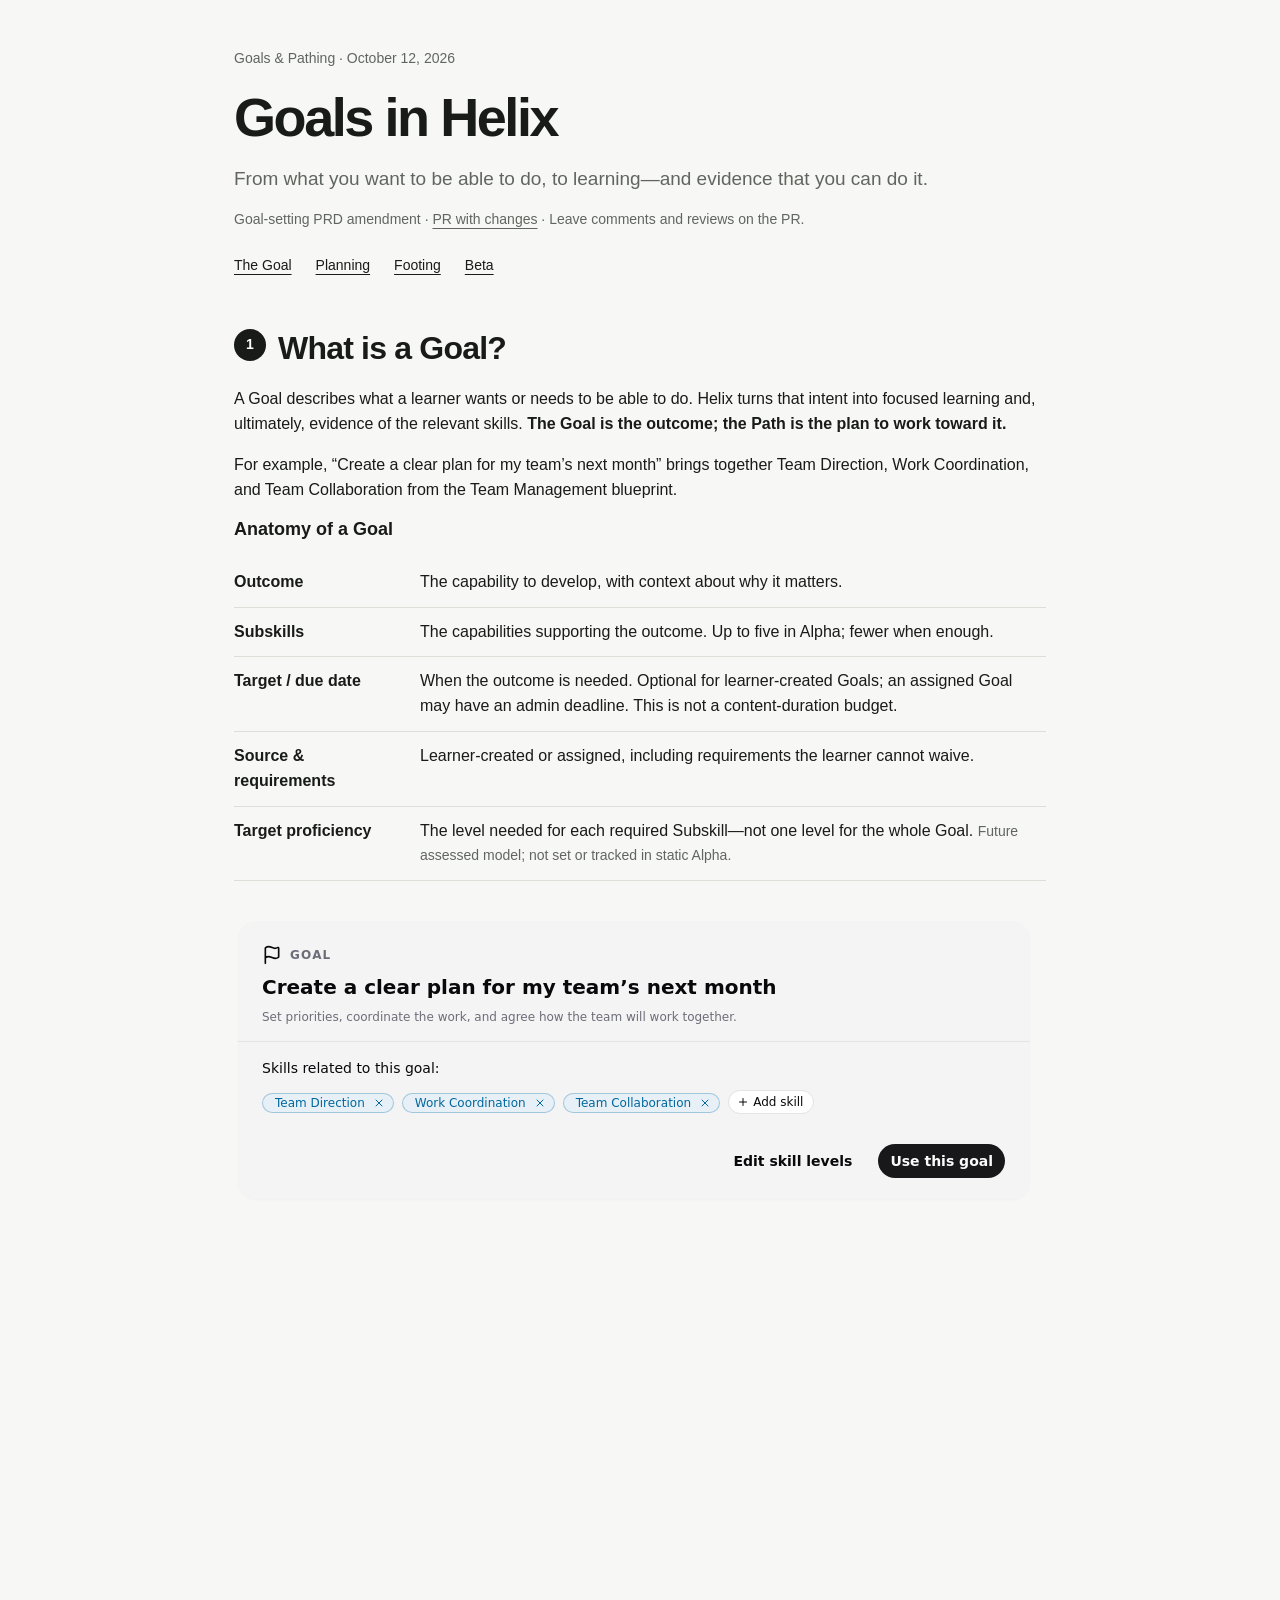
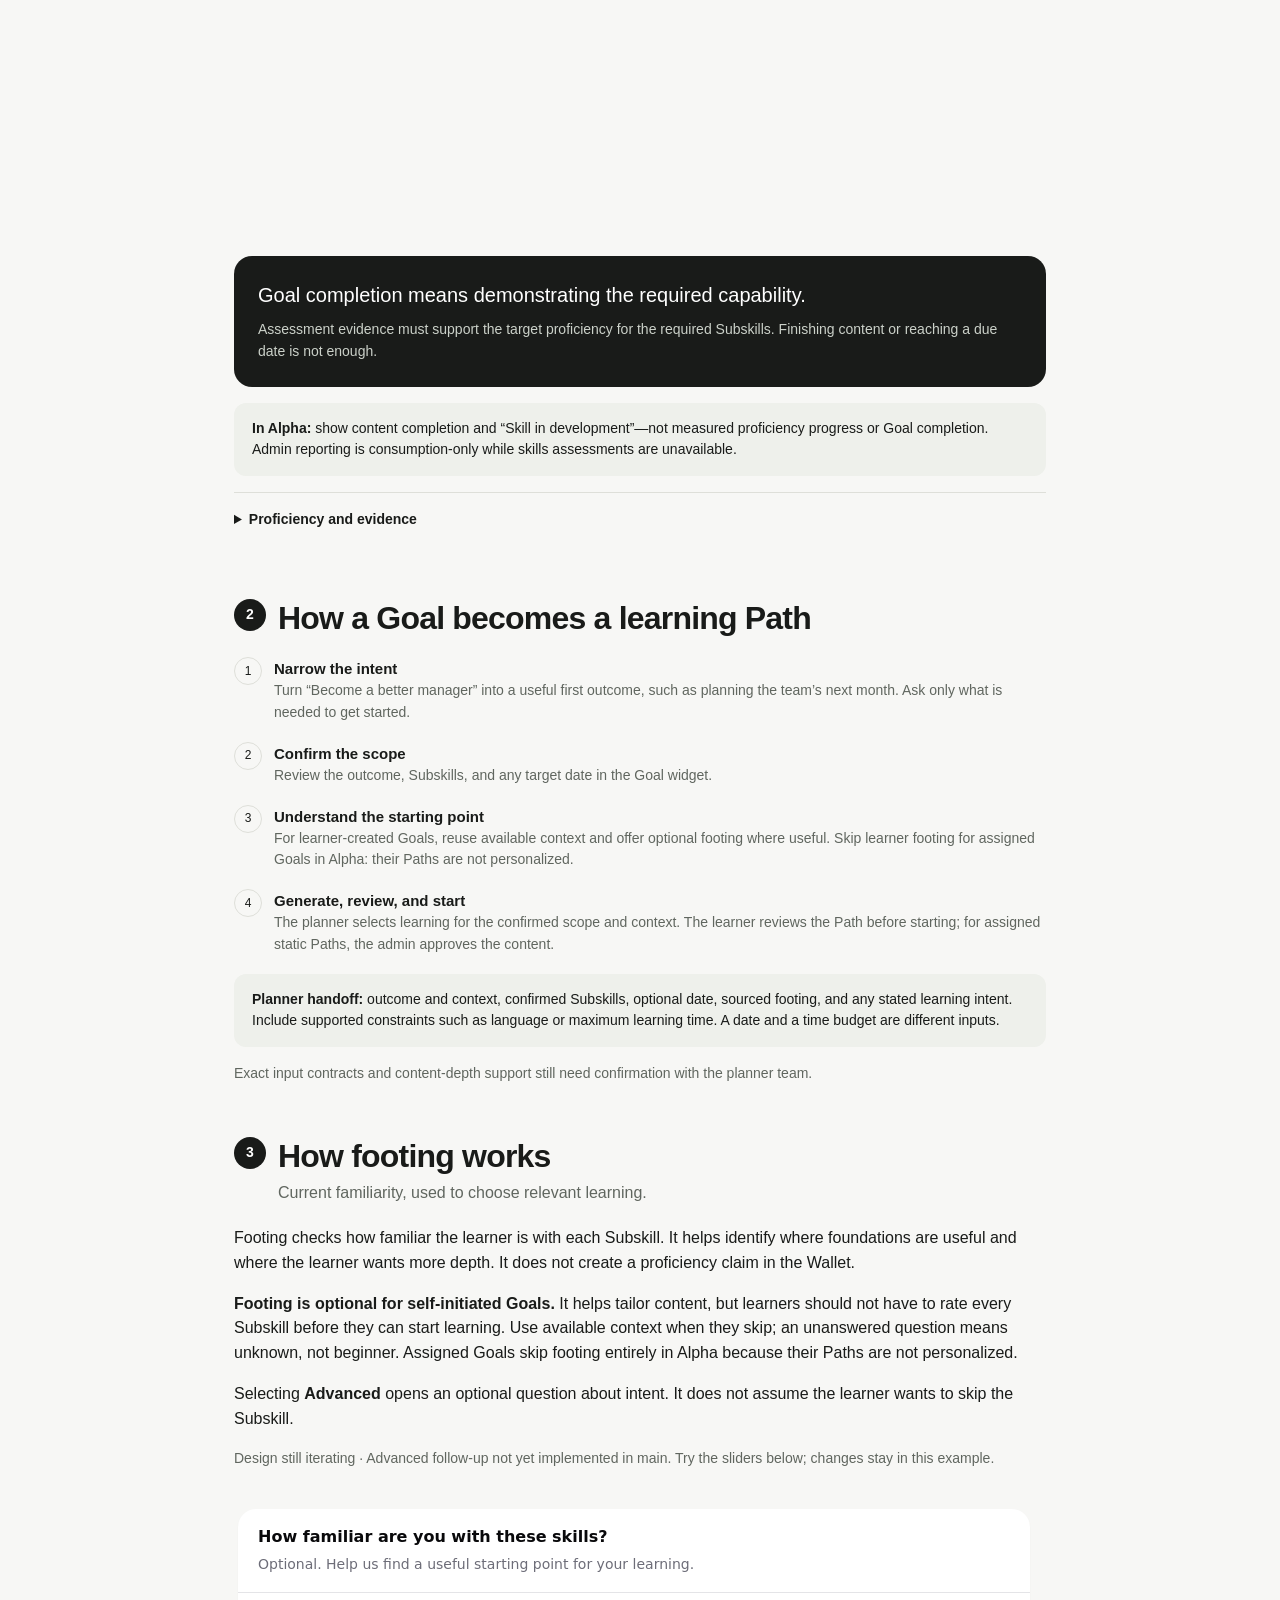
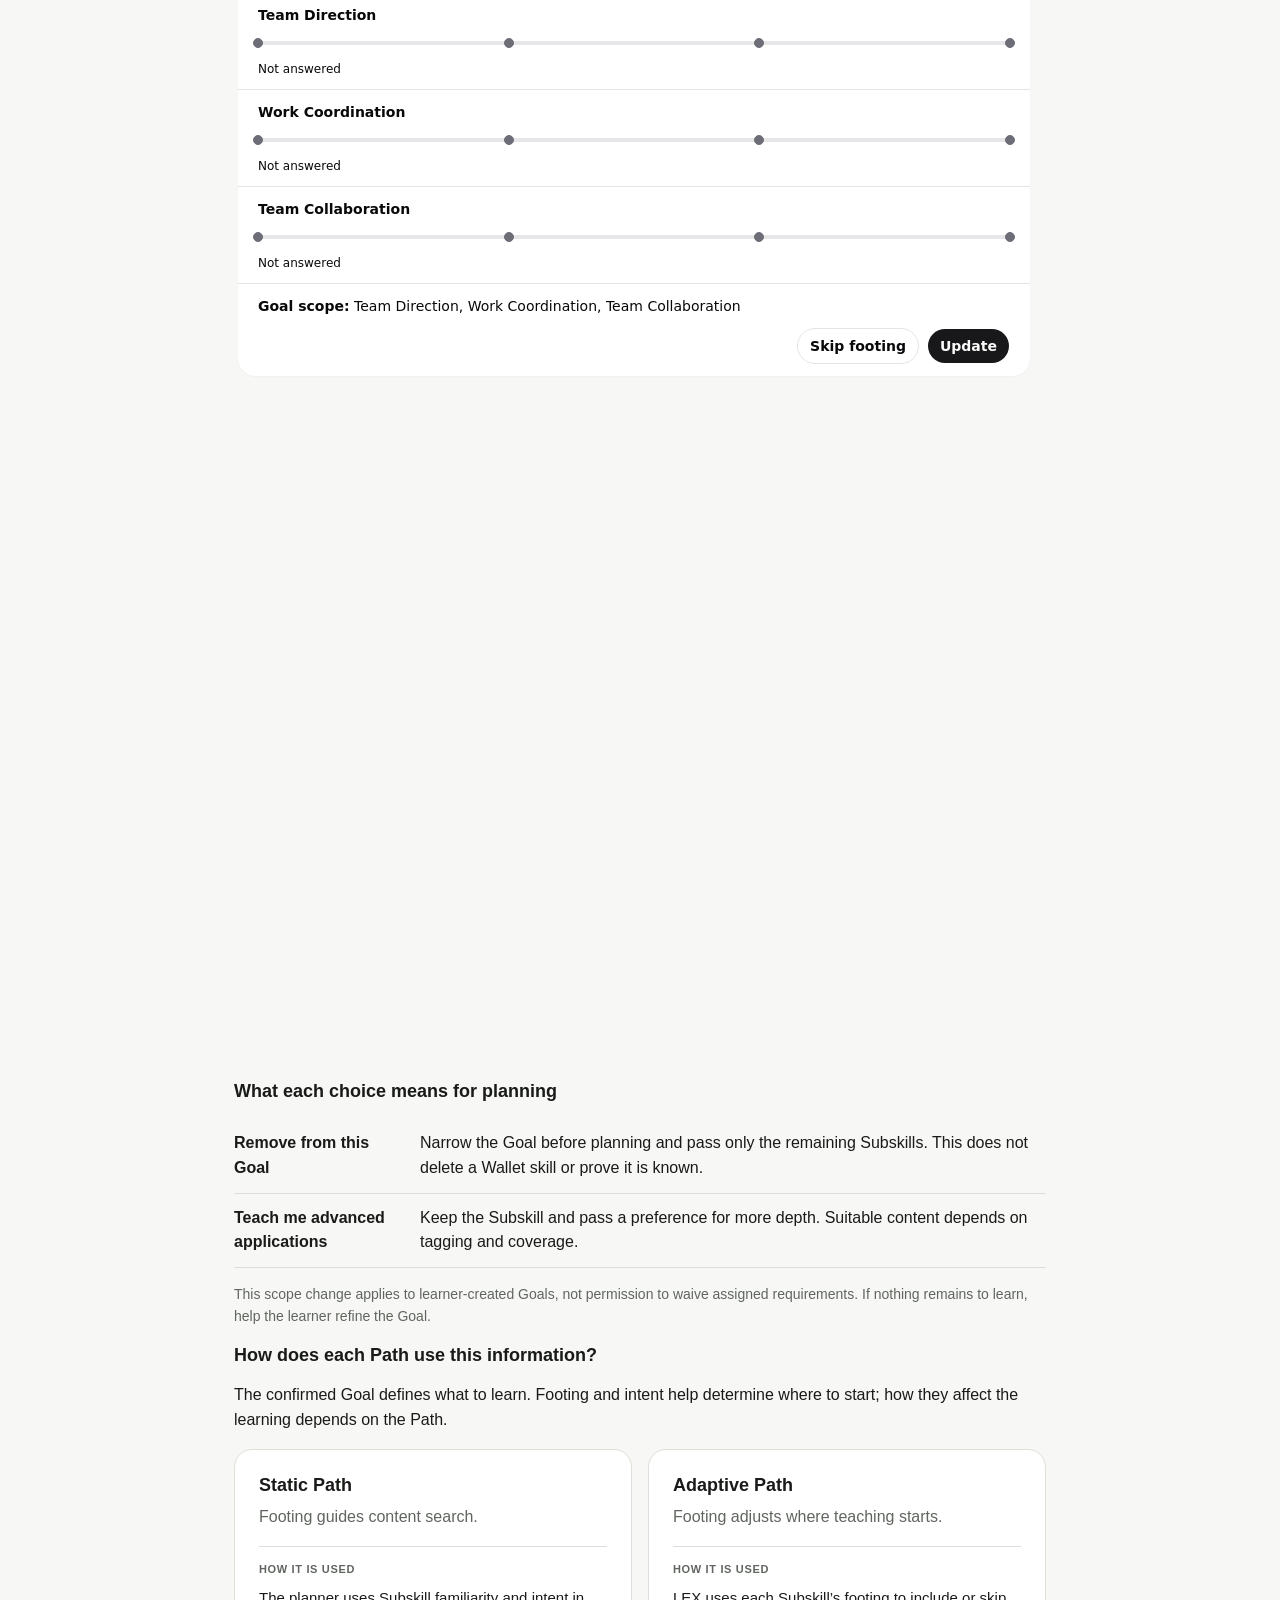
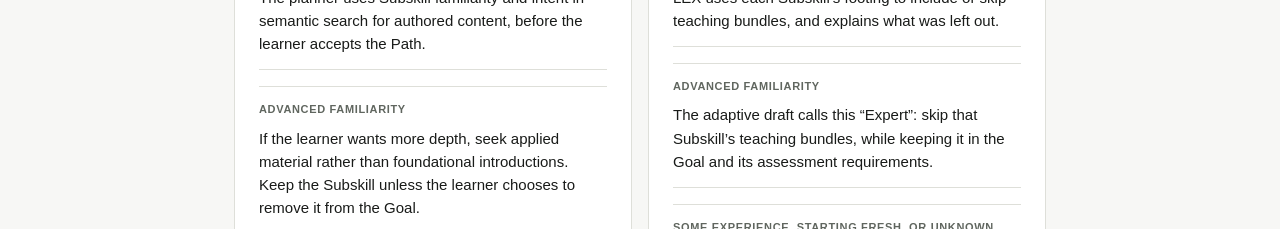
==== commit 56ab001a: "fix: open PR review link in a new tab" ====
--- a/index.html
+++ b/index.html
@@ -130,7 +130,7 @@
   <div class="small muted">Goals &amp; Pathing · October 12, 2026</div>
   <h1>Goals in Helix</h1>
   <p class="lede">From what you want to be able to do, to learning—and evidence that you can do it.</p>
-  <p class="small muted spaced">Goal-setting PRD amendment · <a href="https://github.com/webedx-spark/agentic-platform/pull/8852">PR with changes</a> · Leave comments and reviews on the PR.</p>
+  <p class="small muted spaced">Goal-setting PRD amendment · <a href="https://github.com/webedx-spark/agentic-platform/pull/8852" target="_blank" rel="noopener noreferrer">PR with changes</a> · Leave comments and reviews on the PR.</p>
   <nav aria-label="Artifact sections"><a href="#goal">The Goal</a><a href="#planning">Planning</a><a href="#footing">Footing</a><a href="#beta">Beta</a></nav>
 </header>
 
